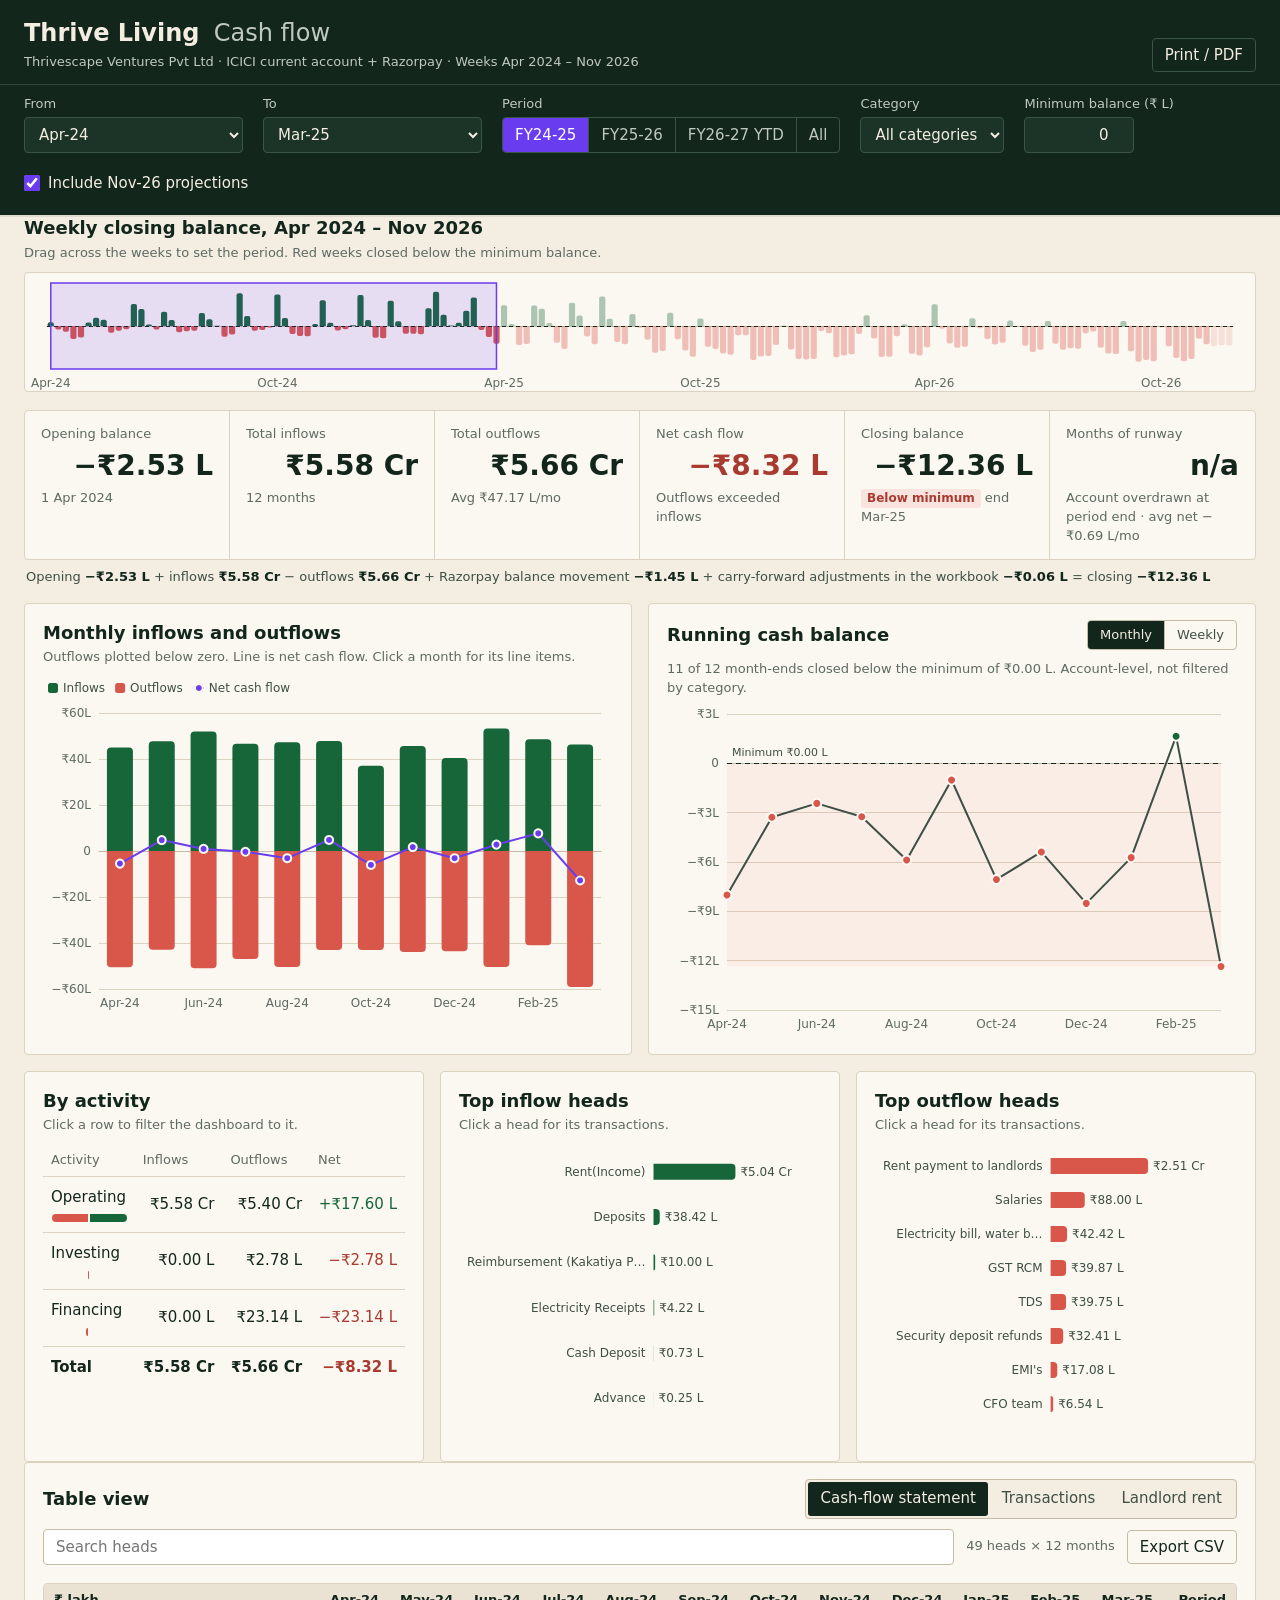
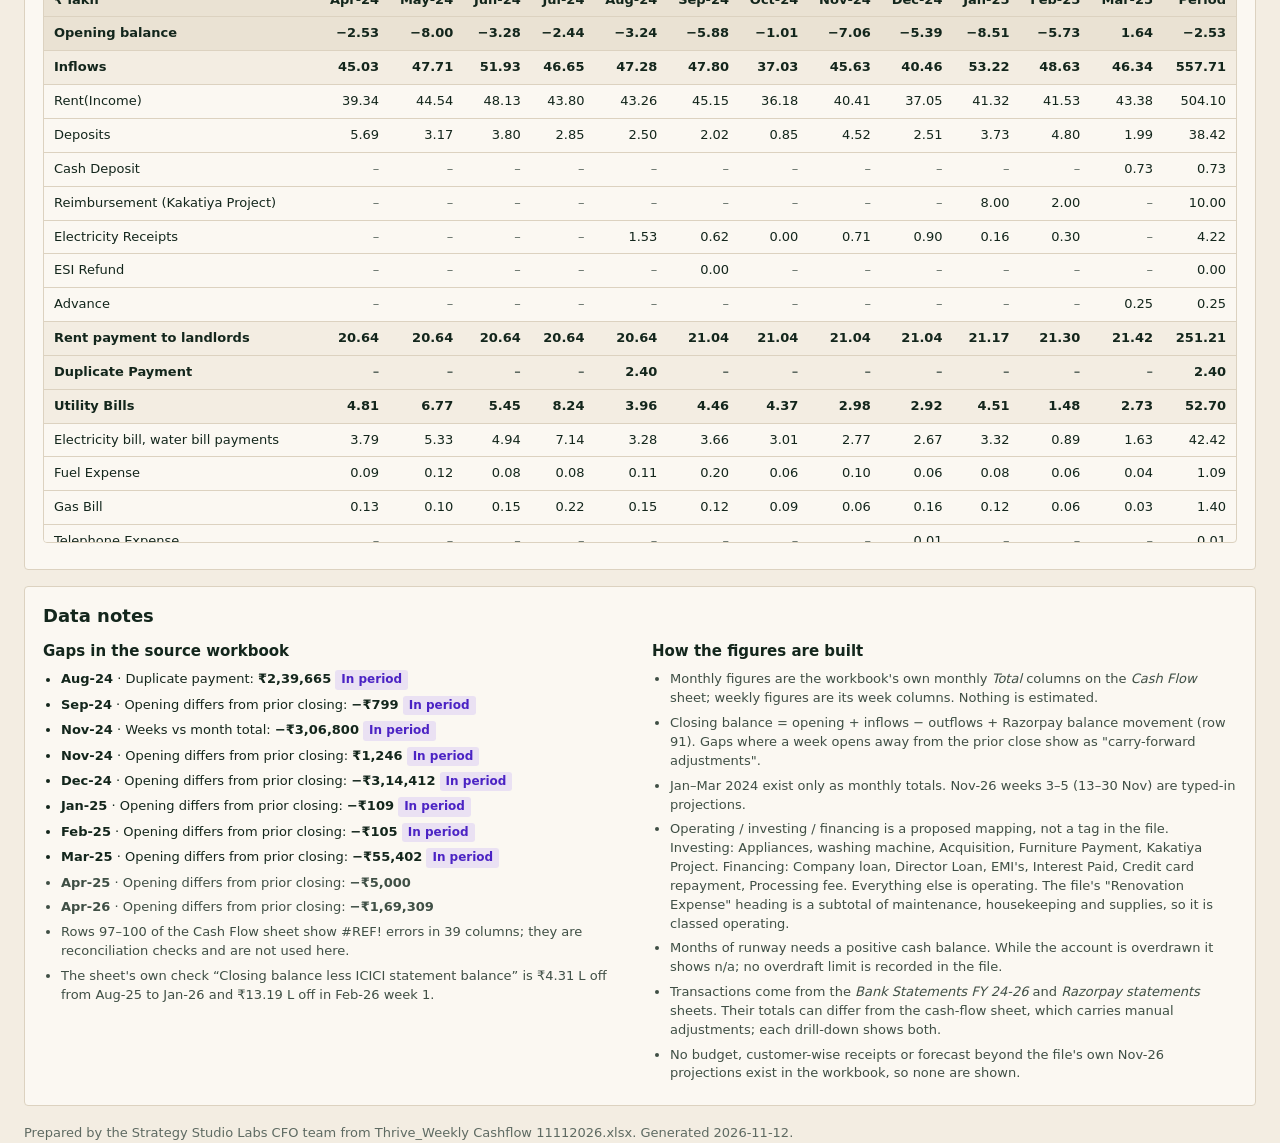
==== index.html @ 5f6825a1 "Thrive Living cash-flow dashboard Co-Authored-By: Claude Opus 5.5 <noreply@anthropic.com>" ====
<!doctype html>
<html lang="en-IN">
<head>
<meta charset="utf-8">
<meta name="viewport" content="width=device-width, initial-scale=1">
<title>Thrive Cash Flow</title>
<meta name="description" content="Weekly and monthly cash flow for Thrive Living (Thrivescape Ventures Pvt Ltd), from the CFO team's cash-flow workbook.">
<meta name="robots" content="noindex,nofollow">
<link rel="icon" href="data:image/svg+xml,%3Csvg xmlns='http://www.w3.org/2000/svg' viewBox='0 0 32 32'%3E%3Crect width='32' height='32' rx='6' fill='%2313261C'/%3E%3Cpath d='M7 22V14M12 22V9M17 22V16M22 22V11' stroke='%23F3EDE2' stroke-width='3' stroke-linecap='round'/%3E%3Cpath d='M6 25h20' stroke='%236A3CF0' stroke-width='2'/%3E%3C/svg%3E">
<link rel="preload" href="fonts/public-sans-latin-400-normal.woff2" as="font" type="font/woff2" crossorigin>
<link rel="stylesheet" href="styles.css">
</head>
<body>
<header class="shell">
  <div class="shell-top wrap">
    <div class="brand">
      <h1>Thrive Living <span>Cash flow</span></h1>
      <p class="sub">Thrivescape Ventures Pvt Ltd · ICICI current account + Razorpay · <span id="srcLine"></span></p>
    </div>
    <div class="shell-actions no-print">
      <button type="button" class="btn ghost-dark" id="printBtn">Print / PDF</button>
    </div>
  </div>
  <form class="filters wrap" id="filters" aria-label="Filters" onsubmit="return false">
    <div class="f">
      <label for="fFrom">From</label>
      <select id="fFrom"></select>
    </div>
    <div class="f">
      <label for="fTo">To</label>
      <select id="fTo"></select>
    </div>
    <div class="f presets" role="group" aria-label="Quick periods">
      <span class="lbl">Period</span>
      <div class="seg" id="presets">
        <button type="button" data-p="2024-04,2025-03">FY24-25</button>
        <button type="button" data-p="2025-04,2026-03">FY25-26</button>
        <button type="button" data-p="2026-04,2026-11">FY26-27 YTD</button>
        <button type="button" data-p="all">All</button>
      </div>
    </div>
    <div class="f">
      <label for="fCat">Category</label>
      <select id="fCat">
        <option value="All">All categories</option>
        <option value="Operating">Operating</option>
        <option value="Investing">Investing</option>
        <option value="Financing">Financing</option>
      </select>
    </div>
    <div class="f">
      <label for="fMin">Minimum balance (₹ L)</label>
      <input id="fMin" type="number" step="1" value="0" inputmode="decimal">
    </div>
    <div class="f check">
      <input id="fProj" type="checkbox" checked>
      <label for="fProj">Include Nov-26 projections</label>
    </div>
  </form>
</header>

<main class="wrap">
  <p class="print-only print-scope" id="printScope"></p>

  <section class="loom" aria-labelledby="loomH">
    <div class="sec-head">
      <h2 id="loomH">Weekly closing balance, Apr 2024 – Nov 2026</h2>
      <p class="hint no-print">Drag across the weeks to set the period. Red weeks closed below the minimum balance.</p>
    </div>
    <div id="loomChart" class="chart loom-chart" role="img" aria-label="Weekly closing balance bars; drag to select a period"></div>
  </section>

  <section class="kpis" aria-label="Key figures" id="kpis"></section>
  <p class="bridge" id="bridge"></p>
  <p class="scope-note" id="scopeNote" hidden></p>

  <div class="grid two">
    <section class="panel" aria-labelledby="flowH">
      <div class="sec-head">
        <h2 id="flowH">Monthly inflows and outflows</h2>
        <p class="hint">Outflows plotted below zero. Line is net cash flow. Click a month for its line items.</p>
      </div>
      <div id="flowChart" class="chart"></div>
    </section>
    <section class="panel" aria-labelledby="balH">
      <div class="sec-head row">
        <h2 id="balH">Running cash balance</h2>
        <div class="seg small no-print" id="balGrain" role="group" aria-label="Balance granularity">
          <button type="button" data-g="m" class="on" aria-pressed="true">Monthly</button>
          <button type="button" data-g="w" aria-pressed="false">Weekly</button>
        </div>
      </div>
      <p class="hint" id="balHint"></p>
      <div id="balChart" class="chart"></div>
    </section>
  </div>

  <div class="grid three">
    <section class="panel" aria-labelledby="actH">
      <div class="sec-head">
        <h2 id="actH">By activity</h2>
        <p class="hint">Click a row to filter the dashboard to it.</p>
      </div>
      <div id="actTable"></div>
    </section>
    <section class="panel" aria-labelledby="topInH">
      <div class="sec-head">
        <h2 id="topInH">Top inflow heads</h2>
        <p class="hint">Click a head for its transactions.</p>
      </div>
      <div id="topIn" class="chart short"></div>
    </section>
    <section class="panel" aria-labelledby="topOutH">
      <div class="sec-head">
        <h2 id="topOutH">Top outflow heads</h2>
        <p class="hint">Click a head for its transactions.</p>
      </div>
      <div id="topOut" class="chart short"></div>
    </section>
  </div>

  <section class="panel" aria-labelledby="tblH" id="tables">
    <div class="sec-head row">
      <h2 id="tblH">Table view</h2>
      <div class="tabs no-print" role="tablist" aria-label="Table">
        <button type="button" role="tab" id="tabStmt" aria-selected="true" aria-controls="paneStmt">Cash-flow statement</button>
        <button type="button" role="tab" id="tabTx" aria-selected="false" aria-controls="paneTx">Transactions</button>
        <button type="button" role="tab" id="tabLl" aria-selected="false" aria-controls="paneLl">Landlord rent</button>
      </div>
    </div>
    <div class="tbl-tools no-print">
      <input type="search" id="tblSearch" placeholder="Search heads, descriptions, vendors, amounts" aria-label="Search table">
      <span class="count" id="tblCount"></span>
      <button type="button" class="btn" id="csvBtn">Export CSV</button>
    </div>
    <div class="chips no-print" id="txChips"></div>
    <div id="paneStmt" role="tabpanel" aria-labelledby="tabStmt" class="tbl-wrap"></div>
    <div id="paneTx" role="tabpanel" aria-labelledby="tabTx" class="tbl-wrap" hidden></div>
    <div id="paneLl" role="tabpanel" aria-labelledby="tabLl" class="tbl-wrap" hidden></div>
    <div class="pager no-print" id="pager"></div>
  </section>

  <section class="panel notes" aria-labelledby="notesH">
    <h2 id="notesH">Data notes</h2>
    <div class="notes-grid">
      <div>
        <h3>Gaps in the source workbook</h3>
        <ul id="issues"></ul>
      </div>
      <div>
        <h3>How the figures are built</h3>
        <ul>
          <li>Monthly figures are the workbook's own monthly <em>Total</em> columns on the <em>Cash Flow</em> sheet; weekly figures are its week columns. Nothing is estimated.</li>
          <li>Closing balance = opening + inflows − outflows + Razorpay balance movement (row 91). Gaps where a week opens away from the prior close show as "carry-forward adjustments".</li>
          <li>Jan–Mar 2024 exist only as monthly totals. Nov-26 weeks 3–5 (13–30 Nov) are typed-in projections.</li>
          <li>Operating / investing / financing is a proposed mapping, not a tag in the file. Investing: <span id="mapInv"></span>. Financing: <span id="mapFin"></span>. Everything else is operating. The file's "Renovation Expense" heading is a subtotal of maintenance, housekeeping and supplies, so it is classed operating.</li>
          <li>Months of runway needs a positive cash balance. While the account is overdrawn it shows n/a; no overdraft limit is recorded in the file.</li>
          <li>Transactions come from the <em>Bank Statements FY 24-26</em> and <em>Razorpay statements</em> sheets. Their totals can differ from the cash-flow sheet, which carries manual adjustments; each drill-down shows both.</li>
          <li>No budget, customer-wise receipts or forecast beyond the file's own Nov-26 projections exist in the workbook, so none are shown.</li>
        </ul>
      </div>
    </div>
  </section>
  <footer class="foot">Prepared by the Strategy Studio Labs CFO team from <span id="srcFile"></span>. Generated <span id="genDate"></span>.</footer>
</main>

<aside class="drawer" id="drawer" aria-labelledby="drawerTitle" hidden>
  <div class="drawer-head">
    <h2 id="drawerTitle"></h2>
    <button type="button" class="btn icon" id="drawerClose" aria-label="Close details">
      <svg viewBox="0 0 20 20" width="18" height="18" aria-hidden="true"><path d="M5 5l10 10M15 5L5 15" stroke="currentColor" stroke-width="1.8" stroke-linecap="round"/></svg>
    </button>
  </div>
  <div class="drawer-body" id="drawerBody"></div>
</aside>

<div class="tip" id="htmlTip" role="tooltip" hidden></div>

<script src="vendor/echarts-5.5.1.min.js"></script>
<script src="data.js"></script>
<script src="app.js"></script>
</body>
</html>
---- styles.css ----
@font-face{font-family:"Public Sans";font-style:normal;font-weight:400;font-display:swap;src:url(fonts/public-sans-latin-400-normal.woff2) format("woff2")}
@font-face{font-family:"Public Sans";font-style:normal;font-weight:500;font-display:swap;src:url(fonts/public-sans-latin-500-normal.woff2) format("woff2")}
@font-face{font-family:"Public Sans";font-style:normal;font-weight:600;font-display:swap;src:url(fonts/public-sans-latin-600-normal.woff2) format("woff2")}
@font-face{font-family:"Public Sans";font-style:normal;font-weight:700;font-display:swap;src:url(fonts/public-sans-latin-700-normal.woff2) format("woff2")}
:root{
  --sand:#F3EDE2;          /* page ground */
  --sand-2:#EAE2D3;        /* second neutral layer */
  --paper:#FBF8F2;         /* panel / chart surface */
  --rule:#DCD2C0;
  --rule-strong:#C7BBA5;
  --ink:#13261C;           /* forest ink: shell + type */
  --ink-2:#3F4F45;
  --ink-3:#5E6A62;
  --on-ink:#F3EDE2;
  --on-ink-2:#BFC9BF;
  --accent:#6A3CF0;        /* electric purple: selection, net line, focus */
  --accent-soft:rgba(106,60,240,.12);
  --gain:#17663A;
  --loss:#D9574A;
  --loss-ink:#A93A2F;      /* loss as text (contrast on paper) */
  --gain-soft:#E1EEE4;
  --loss-soft:#F8E3DF;
  --radius:4px;
  --shadow:0 1px 2px rgba(19,38,28,.06),0 8px 24px rgba(19,38,28,.08);
  --fs-0:.8125rem; --fs-1:.9375rem; --fs-2:1.125rem; --fs-3:1.5rem; --fs-4:1.75rem; --fs-5:2.125rem;
  color-scheme:light;
}
*{box-sizing:border-box}
html{font-size:16px;-webkit-text-size-adjust:100%;scroll-padding-top:calc(var(--shell-h,0px) + 12px)}
body{margin:0;background:var(--sand);color:var(--ink);font-family:"Public Sans",system-ui,-apple-system,"Segoe UI",sans-serif;font-size:var(--fs-1);line-height:1.45;font-variant-numeric:tabular-nums lining-nums}
::selection{background:var(--accent);color:#fff}
:focus-visible{outline:2px solid var(--accent);outline-offset:2px}
.wrap{max-width:1440px;margin:0 auto;padding:0 24px}
h1,h2,h3{margin:0;font-weight:600;text-wrap:balance}
h2{font-size:var(--fs-2)}
h3{font-size:var(--fs-1);margin-bottom:8px}
button,input,select{font:inherit;color:inherit}
.num,td.num,th.num{text-align:right;font-variant-numeric:tabular-nums}

/* shell */
.shell{background:var(--ink);color:var(--on-ink);position:sticky;top:0;z-index:20;box-shadow:0 2px 0 rgba(0,0,0,.08)}
.shell-top{display:flex;justify-content:space-between;align-items:flex-end;gap:16px;padding-top:16px;padding-bottom:12px}
.brand h1{font-size:var(--fs-3);font-weight:700}
.brand h1 span{font-weight:400;color:var(--on-ink-2);margin-left:6px}
.sub{margin:2px 0 0;color:var(--on-ink-2);font-size:var(--fs-0)}
.filters{display:flex;flex-wrap:wrap;gap:12px 20px;align-items:flex-end;padding-top:10px;padding-bottom:14px;border-top:1px solid rgba(243,237,226,.14)}
.f{display:flex;flex-direction:column;gap:4px}
.f label,.f .lbl{font-size:var(--fs-0);color:var(--on-ink-2)}
.f select,.f input[type=number]{background:#1C3427;border:1px solid #3A5446;border-radius:var(--radius);padding:7px 10px;color:var(--on-ink);min-width:132px;height:36px}
.f input[type=number]{width:110px;min-width:0;text-align:right}
.f select:hover,.f input:hover{border-color:#5B7566}
.f.check{flex-direction:row;align-items:center;gap:8px;height:36px}
.f.check label{color:var(--on-ink);font-size:var(--fs-1)}
.f.check input{accent-color:var(--accent);width:16px;height:16px;margin:0}
.seg{display:inline-flex;border:1px solid #3A5446;border-radius:var(--radius);overflow:hidden;height:36px}
.seg button{background:transparent;border:0;border-right:1px solid #3A5446;padding:0 12px;cursor:pointer;color:var(--on-ink-2);white-space:nowrap}
.seg button:last-child{border-right:0}
.seg button:hover{background:#1C3427;color:var(--on-ink)}
.seg button.on{background:var(--accent);color:#fff}
.seg.small{height:30px;border-color:var(--rule-strong)}
.seg.small button{color:var(--ink-2);border-color:var(--rule-strong);font-size:var(--fs-0)}
.seg.small button:hover{background:var(--sand-2);color:var(--ink)}
.seg.small button.on{background:var(--ink);color:var(--on-ink)}
.btn{background:var(--paper);border:1px solid var(--rule-strong);border-radius:var(--radius);padding:6px 12px;cursor:pointer;height:34px;color:var(--ink)}
.btn:hover{background:var(--sand-2)}
.btn:active{transform:translateY(1px)}
.btn.ghost-dark{background:transparent;color:var(--on-ink);border-color:#3A5446}
.btn.ghost-dark:hover{background:#1C3427}
.btn.icon{width:34px;padding:0;display:grid;place-items:center}

/* sections */
main{padding-top:24px;padding-bottom:40px}
.sec-head{display:flex;flex-direction:column;gap:2px;margin-bottom:10px}
.sec-head.row{flex-direction:row;justify-content:space-between;align-items:center;gap:12px;flex-wrap:wrap}
.hint{margin:0;color:var(--ink-3);font-size:var(--fs-0)}
.panel{background:var(--paper);border:1px solid var(--rule);border-radius:var(--radius);padding:16px 18px;min-width:0}
.grid{display:grid;gap:16px;margin-top:16px}
.grid.two{grid-template-columns:1fr 1fr}
.grid.three{grid-template-columns:1fr 1fr 1fr}
.chart{width:100%;height:340px}
.chart.short{height:300px}
.loom{margin-bottom:18px}
.loom-chart{height:120px;background:var(--paper);border:1px solid var(--rule);border-radius:var(--radius)}

/* KPI row */
.kpis{display:grid;grid-template-columns:repeat(6,1fr);border:1px solid var(--rule);border-radius:var(--radius);background:var(--paper)}
.kpi{padding:14px 16px;border-right:1px solid var(--rule);min-width:0}
.kpi:last-child{border-right:0}
.kpi .k{font-size:var(--fs-0);color:var(--ink-3)}
.kpi .v{font-size:var(--fs-4);font-weight:600;margin-top:2px;white-space:nowrap}
.kpi .d{font-size:var(--fs-0);color:var(--ink-3);margin-top:2px}
.kpi .v.gain{color:var(--gain)} .kpi .v.loss{color:var(--loss-ink)}
.tag{display:inline-flex;align-items:center;gap:4px;font-size:.75rem;font-weight:600;padding:1px 6px;border-radius:3px;vertical-align:middle}
.tag.loss{background:var(--loss-soft);color:var(--loss-ink)}
.tag.gain{background:var(--gain-soft);color:var(--gain)}
.tag.proj{background:var(--accent-soft);color:#4B23C4}
.bridge{margin:8px 2px 0;color:var(--ink-2);font-size:var(--fs-0)}
.bridge b{font-weight:600;color:var(--ink)}
.scope-note{margin:6px 2px 0;font-size:var(--fs-0);color:#4B23C4}

/* activity table */
.act{width:100%;border-collapse:collapse}
.act th{font-size:var(--fs-0);font-weight:500;color:var(--ink-3);text-align:left;padding:6px 8px;border-bottom:1px solid var(--rule)}
.act td{padding:10px 8px;border-bottom:1px solid var(--rule)}
.act td.num,.act th.num{white-space:nowrap}
.btn{white-space:nowrap}
.act tbody tr{cursor:pointer}
.act tbody tr:hover{background:var(--sand)}
.act tbody tr.sel{background:var(--accent-soft)}
.act tbody tr.sel td:first-child{font-weight:600;color:#3B1BA8}
.act tfoot td{font-weight:600;border-bottom:0}
.act .bar{display:grid;grid-template-columns:1fr 1fr;gap:2px;height:8px;margin-top:6px}
.act .bar i{display:block;height:8px}
.act .bar .o{justify-self:end;background:var(--loss);border-radius:4px 0 0 4px}
.act .bar .n{background:var(--gain);border-radius:0 4px 4px 0}

/* tables */
.tabs{display:flex;gap:2px;border:1px solid var(--rule-strong);border-radius:var(--radius);padding:2px;background:var(--sand)}
.tabs button{border:0;background:transparent;padding:6px 12px;border-radius:3px;cursor:pointer;color:var(--ink-2)}
.tabs button:hover{background:var(--sand-2)}
.tabs button[aria-selected=true]{background:var(--ink);color:var(--on-ink)}
.tbl-tools{display:flex;gap:12px;align-items:center;margin:4px 0 10px;flex-wrap:wrap}
.tbl-tools input[type=search]{flex:1;min-width:220px;height:36px;border:1px solid var(--rule-strong);border-radius:var(--radius);padding:0 12px;background:#fff}
.tbl-tools .count{color:var(--ink-3);font-size:var(--fs-0)}
.chips{display:flex;gap:8px;flex-wrap:wrap;margin-bottom:8px}
.chip{display:inline-flex;align-items:center;gap:6px;background:var(--accent-soft);color:#3B1BA8;border:0;border-radius:999px;padding:3px 6px 3px 10px;font-size:var(--fs-0);cursor:pointer}
.chip:hover{background:rgba(106,60,240,.2)}
.chip svg{flex:none}
.tbl-wrap{overflow:auto;max-height:560px;border:1px solid var(--rule);border-radius:var(--radius)}
table.data{border-collapse:separate;border-spacing:0;width:100%;font-size:var(--fs-0)}
table.data th,table.data td{padding:7px 10px;border-bottom:1px solid var(--rule);white-space:nowrap}
table.data thead th{position:sticky;top:0;background:var(--sand-2);font-weight:600;text-align:left;z-index:1}
table.data thead th.num{text-align:right}
table.data thead th button{all:unset;cursor:pointer;display:inline-flex;gap:4px;align-items:center}
table.data thead th button:focus-visible{outline:2px solid var(--accent)}
table.data th.sticky,table.data td.sticky{position:sticky;left:0;background:var(--paper);z-index:1}
table.data thead th.sticky{z-index:2;background:var(--sand-2)}
table.data tbody tr:hover td{background:#F6F1E7}
table.data tr.grp td{background:var(--sand);font-weight:600}
table.data tr.tot td{font-weight:700;background:var(--sand-2)}
table.data td.desc{white-space:normal;min-width:260px;max-width:440px}
table.data td.neg{color:var(--loss-ink)}
table.data td.pos{color:var(--gain)}
table.data td.zero{color:var(--ink-3)}
table.data td.muted{color:var(--ink-3)}
table.data tbody tr.clk{cursor:pointer}
.pager{display:flex;gap:8px;align-items:center;justify-content:flex-end;margin-top:10px;font-size:var(--fs-0);color:var(--ink-3)}
.empty{padding:28px;text-align:center;color:var(--ink-3)}

/* notes */
.notes{margin-top:16px}
.notes h2{margin-bottom:12px}
.notes-grid{display:grid;grid-template-columns:1fr 1fr;gap:24px}
.notes ul{margin:0;padding-left:18px;color:var(--ink-2);font-size:var(--fs-0)}
.notes li{margin-bottom:6px;max-width:75ch}
.notes li .amt{font-weight:600}
.foot{margin-top:18px;color:var(--ink-3);font-size:var(--fs-0)}

/* drawer */
.drawer{position:fixed;top:0;right:0;bottom:0;width:min(560px,100vw);background:var(--paper);border-left:1px solid var(--rule-strong);box-shadow:-12px 0 32px rgba(19,38,28,.16);z-index:40;display:flex;flex-direction:column;transform:translateX(0);transition:transform .22s cubic-bezier(.16,1,.3,1)}
.drawer[hidden]{display:flex;transform:translateX(105%);visibility:hidden}
.drawer-head{display:flex;justify-content:space-between;align-items:center;gap:12px;padding:16px 18px;border-bottom:1px solid var(--rule);background:var(--sand)}
.drawer-head h2{font-size:var(--fs-3)}
.drawer-body{overflow:auto;padding:16px 18px 32px}
.drawer-body h3{margin:18px 0 8px}
.dl{display:grid;grid-template-columns:repeat(3,1fr);gap:1px;background:var(--rule);border:1px solid var(--rule);border-radius:var(--radius);overflow:hidden}
.dl div{background:var(--paper);padding:10px 12px}
.dl .k{font-size:.75rem;color:var(--ink-3)}
.dl .v{font-size:var(--fs-2);font-weight:600}
.recon{font-size:var(--fs-0);color:var(--ink-2);margin:8px 0 0}
.drawer .tbl-wrap{max-height:none}
.link{background:none;border:0;padding:0;color:#4B23C4;text-decoration:underline;text-underline-offset:3px;cursor:pointer;font-size:var(--fs-0)}

.tip{position:fixed;pointer-events:none;background:var(--ink);color:var(--on-ink);padding:8px 10px;border-radius:var(--radius);font-size:var(--fs-0);z-index:60;box-shadow:var(--shadow)}
.print-only{display:none}

@media (max-width:1180px){
  .kpis{grid-template-columns:repeat(3,1fr)}
  .kpi:nth-child(3){border-right:0}
  .kpi:nth-child(-n+3){border-bottom:1px solid var(--rule)}
  .grid.three{grid-template-columns:1fr 1fr}
  .grid.three>.panel:first-child{grid-column:1/-1}
}
@media (max-width:820px){
  .wrap{padding:0 16px}
  .shell{position:static}
  .grid.two,.grid.three,.notes-grid{grid-template-columns:1fr}
  .grid.three>.panel:first-child{grid-column:auto}
  .kpis{grid-template-columns:1fr 1fr}
  .kpi{border-right:1px solid var(--rule)!important;border-bottom:1px solid var(--rule)}
  .kpi:nth-child(2n){border-right:0!important}
  .kpi .v{font-size:var(--fs-3)}
  .act td,.act th{padding-left:4px;padding-right:4px;font-size:var(--fs-0)}
  .chart{height:300px}
  .f select{min-width:0;width:100%}
  .f{flex:1 1 140px}
  .presets{flex-basis:100%}
  .seg{overflow-x:auto;max-width:100%}
}

@media print{
  @page{size:A4 landscape;margin:10mm}
  body{background:#fff;font-size:11pt}
  .shell{position:static;background:#fff;color:var(--ink);box-shadow:none;border-bottom:2px solid var(--ink)}
  .brand h1 span,.sub{color:var(--ink-3)}
  .filters,.no-print,.drawer,.tip,.pager,.chips{display:none!important}
  .print-only{display:block}
  .print-scope{margin:0 0 8px;font-weight:600}
  .panel,.kpis,.loom-chart{break-inside:avoid;border-color:#bbb}
  .grid.two{grid-template-columns:1fr 1fr}
  .grid.three{grid-template-columns:1fr 1fr 1fr}
  .tbl-wrap{max-height:none;overflow:visible}
  #paneTx,#paneLl{display:none!important}
  #paneStmt{display:block!important}
  #tables{break-before:page}
  .notes{break-before:page}
  .kpis{grid-template-columns:repeat(6,1fr)}
  .kpi{border-right:1px solid #ccc!important;border-bottom:0!important;padding:8px 10px}
  .kpi:last-child{border-right:0!important}
  .kpi .v{font-size:15pt}
  .grid.three>.panel:first-child{grid-column:auto}
  .sec-head .hint{display:none}
  .chart{height:260px}
  .loom-chart{height:110px}
  table.data .hint{font-size:inherit}
  table.data{font-size:7pt}
  table.data th,table.data td{padding:3px 4px}
  table.data td.sticky,table.data th.sticky{position:static}
  table.data thead th{position:static}
}
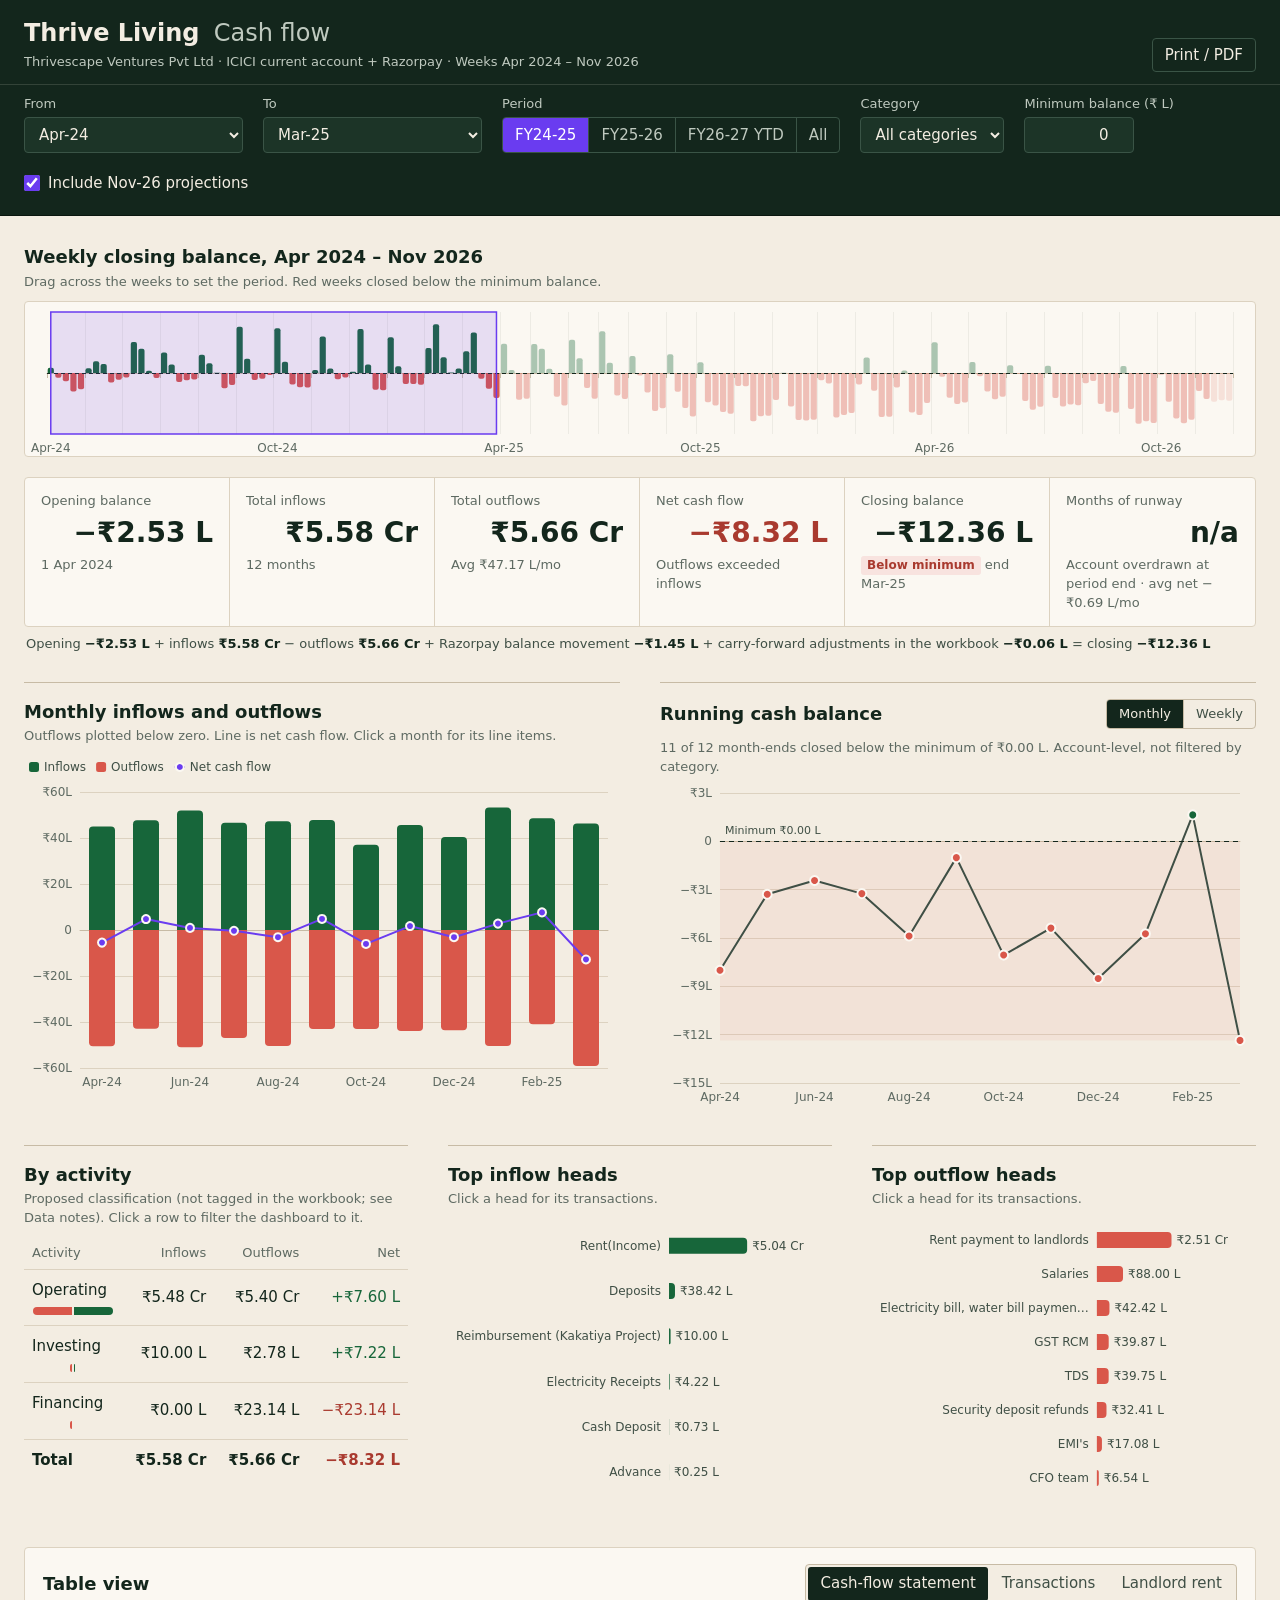
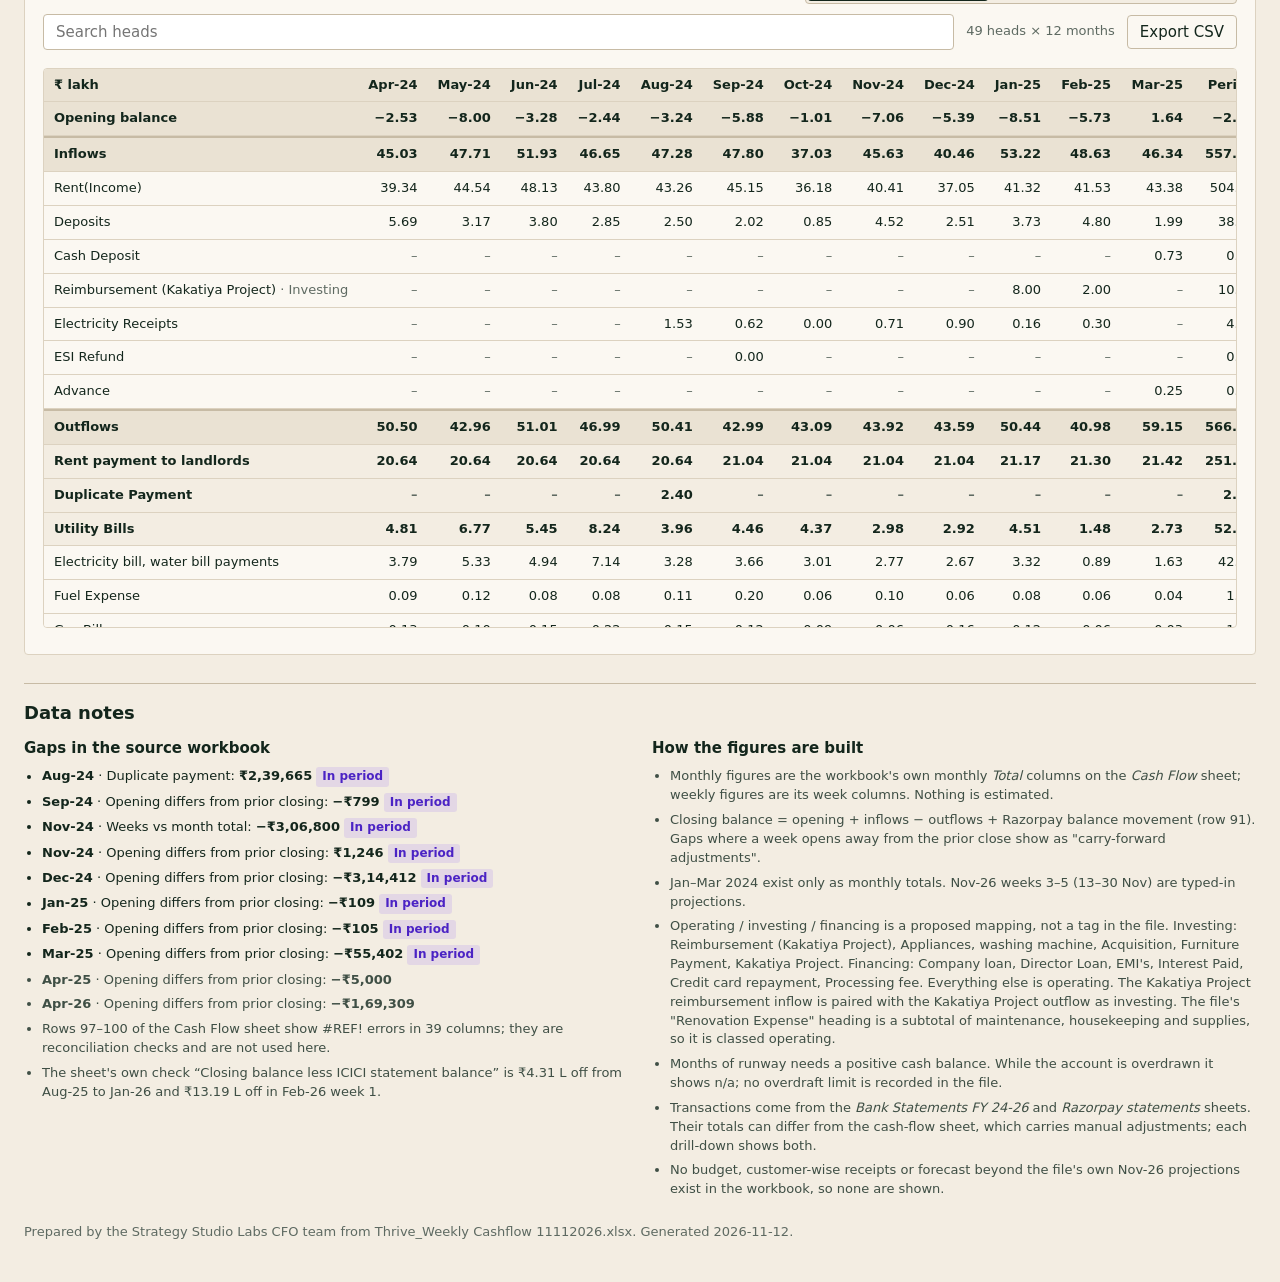
==== commit df3fc796: "Apply finish-review fixes: hairline sections, taller loom, outflow section, print sizing Co-Authored" ====
--- a/index.html
+++ b/index.html
@@ -99,7 +99,7 @@
     <section class="panel" aria-labelledby="actH">
       <div class="sec-head">
         <h2 id="actH">By activity</h2>
-        <p class="hint">Click a row to filter the dashboard to it.</p>
+        <p class="hint">Proposed classification (not tagged in the workbook; see Data notes). Click a row to filter the dashboard to it.</p>
       </div>
       <div id="actTable"></div>
     </section>
@@ -153,7 +153,7 @@
           <li>Monthly figures are the workbook's own monthly <em>Total</em> columns on the <em>Cash Flow</em> sheet; weekly figures are its week columns. Nothing is estimated.</li>
           <li>Closing balance = opening + inflows − outflows + Razorpay balance movement (row 91). Gaps where a week opens away from the prior close show as "carry-forward adjustments".</li>
           <li>Jan–Mar 2024 exist only as monthly totals. Nov-26 weeks 3–5 (13–30 Nov) are typed-in projections.</li>
-          <li>Operating / investing / financing is a proposed mapping, not a tag in the file. Investing: <span id="mapInv"></span>. Financing: <span id="mapFin"></span>. Everything else is operating. The file's "Renovation Expense" heading is a subtotal of maintenance, housekeeping and supplies, so it is classed operating.</li>
+          <li>Operating / investing / financing is a proposed mapping, not a tag in the file. Investing: <span id="mapInv"></span>. Financing: <span id="mapFin"></span>. Everything else is operating. The Kakatiya Project reimbursement inflow is paired with the Kakatiya Project outflow as investing. The file's "Renovation Expense" heading is a subtotal of maintenance, housekeeping and supplies, so it is classed operating.</li>
           <li>Months of runway needs a positive cash balance. While the account is overdrawn it shows n/a; no overdraft limit is recorded in the file.</li>
           <li>Transactions come from the <em>Bank Statements FY 24-26</em> and <em>Razorpay statements</em> sheets. Their totals can differ from the cash-flow sheet, which carries manual adjustments; each drill-down shows both.</li>
           <li>No budget, customer-wise receipts or forecast beyond the file's own Nov-26 projections exist in the workbook, so none are shown.</li>
--- a/styles.css
+++ b/styles.css
@@ -26,8 +26,8 @@
   color-scheme:light;
 }
 *{box-sizing:border-box}
-html{font-size:16px;-webkit-text-size-adjust:100%;scroll-padding-top:calc(var(--shell-h,0px) + 12px)}
-body{margin:0;background:var(--sand);color:var(--ink);font-family:"Public Sans",system-ui,-apple-system,"Segoe UI",sans-serif;font-size:var(--fs-1);line-height:1.45;font-variant-numeric:tabular-nums lining-nums}
+html{overflow-x:clip;font-size:16px;-webkit-text-size-adjust:100%;scroll-padding-top:calc(var(--shell-h,0px) + 12px)}
+body{margin:0;overflow-x:clip;scrollbar-color:#C7BBA5 transparent;background:var(--sand);color:var(--ink);font-family:"Public Sans",system-ui,-apple-system,"Segoe UI",sans-serif;font-size:var(--fs-1);line-height:1.45;font-variant-numeric:tabular-nums lining-nums}
 ::selection{background:var(--accent);color:#fff}
 :focus-visible{outline:2px solid var(--accent);outline-offset:2px}
 .wrap{max-width:1440px;margin:0 auto;padding:0 24px}
@@ -38,7 +38,7 @@
 .num,td.num,th.num{text-align:right;font-variant-numeric:tabular-nums}
 
 /* shell */
-.shell{background:var(--ink);color:var(--on-ink);position:sticky;top:0;z-index:20;box-shadow:0 2px 0 rgba(0,0,0,.08)}
+.shell{background:var(--ink);color:var(--on-ink);position:sticky;top:0;z-index:20;border-bottom:1px solid #0A160F}
 .shell-top{display:flex;justify-content:space-between;align-items:flex-end;gap:16px;padding-top:16px;padding-bottom:12px}
 .brand h1{font-size:var(--fs-3);font-weight:700}
 .brand h1 span{font-weight:400;color:var(--on-ink-2);margin-left:6px}
@@ -69,18 +69,19 @@
 .btn.icon{width:34px;padding:0;display:grid;place-items:center}
 
 /* sections */
-main{padding-top:24px;padding-bottom:40px}
+main.wrap{padding-top:28px;padding-bottom:40px}
 .sec-head{display:flex;flex-direction:column;gap:2px;margin-bottom:10px}
 .sec-head.row{flex-direction:row;justify-content:space-between;align-items:center;gap:12px;flex-wrap:wrap}
 .hint{margin:0;color:var(--ink-3);font-size:var(--fs-0)}
-.panel{background:var(--paper);border:1px solid var(--rule);border-radius:var(--radius);padding:16px 18px;min-width:0}
-.grid{display:grid;gap:16px;margin-top:16px}
+.panel{border-top:1px solid var(--rule-strong);padding:16px 0 0;min-width:0}
+#tables{background:var(--paper);border:1px solid var(--rule);border-radius:var(--radius);padding:16px 18px;margin-top:28px}
+.grid{display:grid;gap:20px 40px;margin-top:28px}
 .grid.two{grid-template-columns:1fr 1fr}
 .grid.three{grid-template-columns:1fr 1fr 1fr}
 .chart{width:100%;height:340px}
 .chart.short{height:300px}
-.loom{margin-bottom:18px}
-.loom-chart{height:120px;background:var(--paper);border:1px solid var(--rule);border-radius:var(--radius)}
+.loom{margin-bottom:20px}
+.loom-chart{height:156px;background:var(--paper);border:1px solid var(--rule);border-radius:var(--radius)}
 
 /* KPI row */
 .kpis{display:grid;grid-template-columns:repeat(6,1fr);border:1px solid var(--rule);border-radius:var(--radius);background:var(--paper)}
@@ -100,7 +101,9 @@
 
 /* activity table */
 .act{width:100%;border-collapse:collapse}
-.act th{font-size:var(--fs-0);font-weight:500;color:var(--ink-3);text-align:left;padding:6px 8px;border-bottom:1px solid var(--rule)}
+.act th{font-size:var(--fs-0);font-weight:500;color:var(--ink-3);text-align:left;}
+.act th.num{text-align:right}
+.act th{padding:6px 8px;border-bottom:1px solid var(--rule)}
 .act td{padding:10px 8px;border-bottom:1px solid var(--rule)}
 .act td.num,.act th.num{white-space:nowrap}
 .btn{white-space:nowrap}
@@ -126,7 +129,7 @@
 .chip{display:inline-flex;align-items:center;gap:6px;background:var(--accent-soft);color:#3B1BA8;border:0;border-radius:999px;padding:3px 6px 3px 10px;font-size:var(--fs-0);cursor:pointer}
 .chip:hover{background:rgba(106,60,240,.2)}
 .chip svg{flex:none}
-.tbl-wrap{overflow:auto;max-height:560px;border:1px solid var(--rule);border-radius:var(--radius)}
+.tbl-wrap{overflow:auto;scrollbar-color:#C7BBA5 var(--sand);max-height:560px;border:1px solid var(--rule);border-radius:var(--radius)}
 table.data{border-collapse:separate;border-spacing:0;width:100%;font-size:var(--fs-0)}
 table.data th,table.data td{padding:7px 10px;border-bottom:1px solid var(--rule);white-space:nowrap}
 table.data thead th{position:sticky;top:0;background:var(--sand-2);font-weight:600;text-align:left;z-index:1}
@@ -137,6 +140,7 @@
 table.data thead th.sticky{z-index:2;background:var(--sand-2)}
 table.data tbody tr:hover td{background:#F6F1E7}
 table.data tr.grp td{background:var(--sand);font-weight:600}
+table.data tr.sec td{background:var(--sand-2);font-weight:700;border-top:2px solid var(--rule-strong)}
 table.data tr.tot td{font-weight:700;background:var(--sand-2)}
 table.data td.desc{white-space:normal;min-width:260px;max-width:440px}
 table.data td.neg{color:var(--loss-ink)}
@@ -148,7 +152,7 @@
 .empty{padding:28px;text-align:center;color:var(--ink-3)}
 
 /* notes */
-.notes{margin-top:16px}
+.notes{margin-top:28px}
 .notes h2{margin-bottom:12px}
 .notes-grid{display:grid;grid-template-columns:1fr 1fr;gap:24px}
 .notes ul{margin:0;padding-left:18px;color:var(--ink-2);font-size:var(--fs-0)}
@@ -221,10 +225,12 @@
   .grid.three>.panel:first-child{grid-column:auto}
   .sec-head .hint{display:none}
   .chart{height:260px}
-  .loom-chart{height:110px}
+  .loom-chart{height:120px}
+  .panel{border-color:#bbb}
+  #tables{border:0;padding:0}
   table.data .hint{font-size:inherit}
-  table.data{font-size:7pt}
-  table.data th,table.data td{padding:3px 4px}
+  table.data{font-size:8.5pt}
+  table.data th,table.data td{padding:3px 5px}
   table.data td.sticky,table.data th.sticky{position:static}
   table.data thead th{position:static}
 }
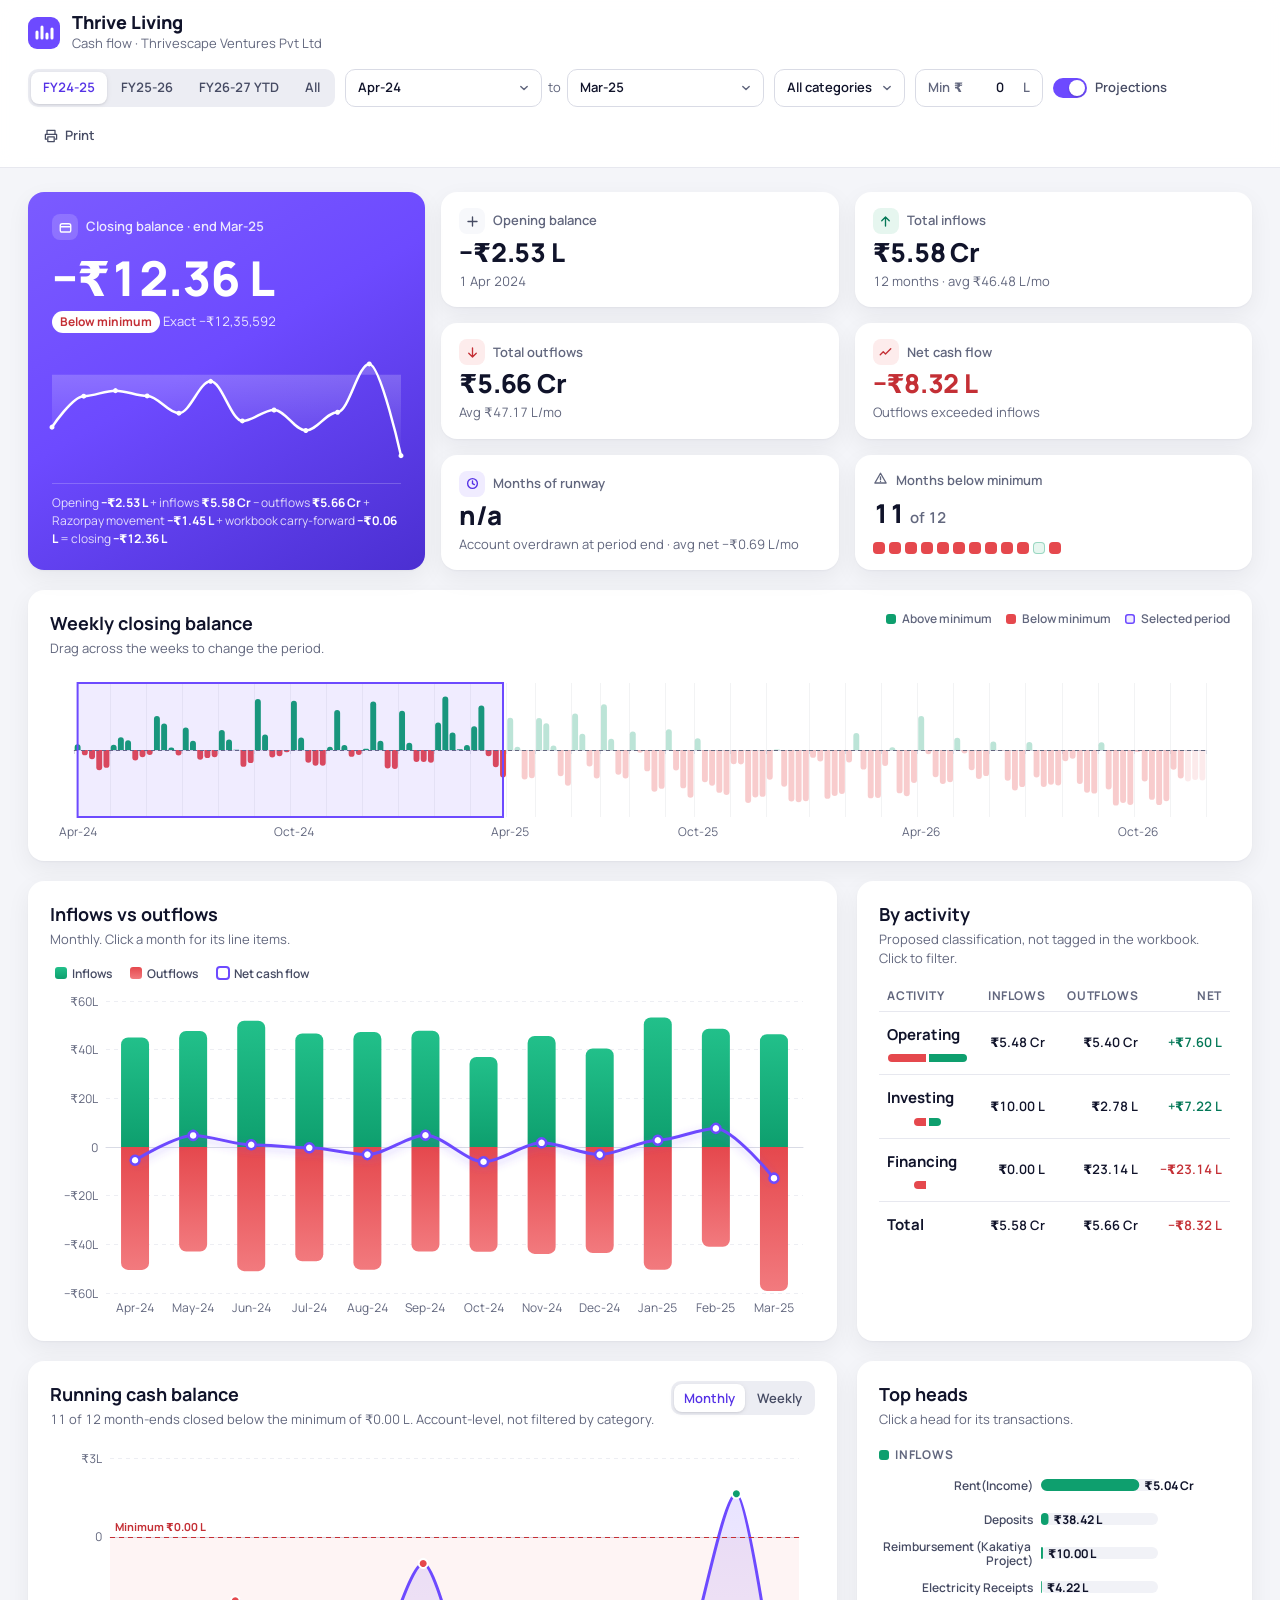
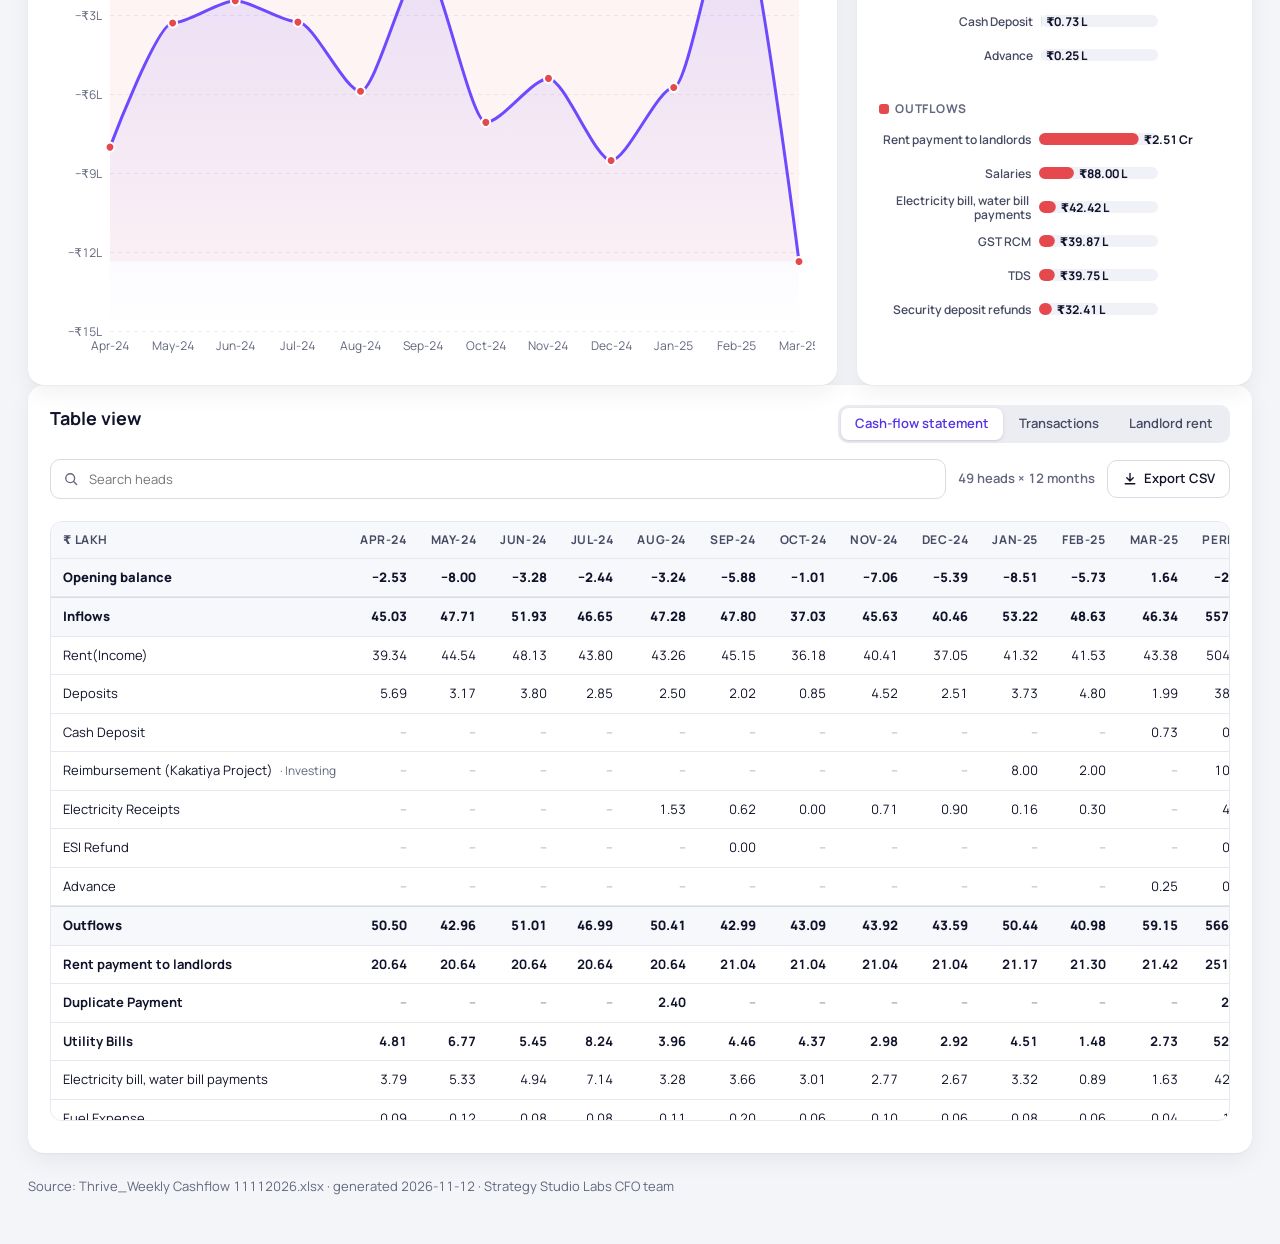
==== commit 017ad6dd: "Redesign: bright bento layout, upgraded charts, remove data notes - White canvas, sticky slim top ba" ====
--- a/index.html
+++ b/index.html
@@ -6,121 +6,119 @@
 <title>Thrive Cash Flow</title>
 <meta name="description" content="Weekly and monthly cash flow for Thrive Living (Thrivescape Ventures Pvt Ltd), from the CFO team's cash-flow workbook.">
 <meta name="robots" content="noindex,nofollow">
-<link rel="icon" href="data:image/svg+xml,%3Csvg xmlns='http://www.w3.org/2000/svg' viewBox='0 0 32 32'%3E%3Crect width='32' height='32' rx='6' fill='%2313261C'/%3E%3Cpath d='M7 22V14M12 22V9M17 22V16M22 22V11' stroke='%23F3EDE2' stroke-width='3' stroke-linecap='round'/%3E%3Cpath d='M6 25h20' stroke='%236A3CF0' stroke-width='2'/%3E%3C/svg%3E">
-<link rel="preload" href="fonts/public-sans-latin-400-normal.woff2" as="font" type="font/woff2" crossorigin>
+<link rel="icon" href="data:image/svg+xml,%3Csvg xmlns='http://www.w3.org/2000/svg' viewBox='0 0 32 32'%3E%3Crect width='32' height='32' rx='9' fill='%236D4AFF'/%3E%3Cpath d='M9 21V15M14 21V10M19 21V17M24 21V12' stroke='white' stroke-width='3' stroke-linecap='round'/%3E%3C/svg%3E">
+<link rel="preload" href="fonts/manrope-latin-600-normal.woff2" as="font" type="font/woff2" crossorigin>
 <link rel="stylesheet" href="styles.css">
 </head>
 <body>
-<header class="shell">
-  <div class="shell-top wrap">
+<header class="topbar">
+  <div class="wrap topbar-in">
     <div class="brand">
-      <h1>Thrive Living <span>Cash flow</span></h1>
-      <p class="sub">Thrivescape Ventures Pvt Ltd · ICICI current account + Razorpay · <span id="srcLine"></span></p>
+      <span class="mark" aria-hidden="true"><svg viewBox="0 0 32 32" width="32" height="32"><rect width="32" height="32" rx="9" fill="currentColor"/><path d="M9 21V15M14 21V10M19 21V17M24 21V12" stroke="#fff" stroke-width="3" stroke-linecap="round"/></svg></span>
+      <div>
+        <h1>Thrive Living</h1>
+        <p class="sub">Cash flow · Thrivescape Ventures Pvt Ltd</p>
+      </div>
     </div>
-    <div class="shell-actions no-print">
-      <button type="button" class="btn ghost-dark" id="printBtn">Print / PDF</button>
-    </div>
-  </div>
-  <form class="filters wrap" id="filters" aria-label="Filters" onsubmit="return false">
-    <div class="f">
-      <label for="fFrom">From</label>
-      <select id="fFrom"></select>
-    </div>
-    <div class="f">
-      <label for="fTo">To</label>
-      <select id="fTo"></select>
-    </div>
-    <div class="f presets" role="group" aria-label="Quick periods">
-      <span class="lbl">Period</span>
-      <div class="seg" id="presets">
+    <form class="filters" id="filters" aria-label="Filters" onsubmit="return false">
+      <div class="seg" id="presets" role="group" aria-label="Quick periods">
         <button type="button" data-p="2024-04,2025-03">FY24-25</button>
         <button type="button" data-p="2025-04,2026-03">FY25-26</button>
         <button type="button" data-p="2026-04,2026-11">FY26-27 YTD</button>
         <button type="button" data-p="all">All</button>
       </div>
-    </div>
-    <div class="f">
-      <label for="fCat">Category</label>
-      <select id="fCat">
+      <div class="range">
+        <label class="sr" for="fFrom">From month</label>
+        <select id="fFrom" class="ctl"></select>
+        <span class="to" aria-hidden="true">to</span>
+        <label class="sr" for="fTo">To month</label>
+        <select id="fTo" class="ctl"></select>
+      </div>
+      <label class="sr" for="fCat">Category</label>
+      <select id="fCat" class="ctl">
         <option value="All">All categories</option>
         <option value="Operating">Operating</option>
         <option value="Investing">Investing</option>
         <option value="Financing">Financing</option>
       </select>
-    </div>
-    <div class="f">
-      <label for="fMin">Minimum balance (₹ L)</label>
-      <input id="fMin" type="number" step="1" value="0" inputmode="decimal">
-    </div>
-    <div class="f check">
-      <input id="fProj" type="checkbox" checked>
-      <label for="fProj">Include Nov-26 projections</label>
-    </div>
-  </form>
+      <label class="minf ctl" for="fMin">Min <span>₹</span><input id="fMin" type="number" step="1" value="0" inputmode="decimal"><span>L</span></label>
+      <label class="switch" for="fProj"><input id="fProj" type="checkbox" checked><span class="track" aria-hidden="true"></span>Projections</label>
+      <button type="button" class="btn ghost no-print" id="printBtn" aria-label="Print or save as PDF">
+        <svg viewBox="0 0 20 20" width="16" height="16" aria-hidden="true"><path d="M5 8V3h10v5M5 14H3V8h14v6h-2M6 11h8v6H6z" fill="none" stroke="currentColor" stroke-width="1.6" stroke-linejoin="round"/></svg>
+        Print
+      </button>
+    </form>
+  </div>
 </header>
 
 <main class="wrap">
   <p class="print-only print-scope" id="printScope"></p>
 
-  <section class="loom" aria-labelledby="loomH">
-    <div class="sec-head">
-      <h2 id="loomH">Weekly closing balance, Apr 2024 – Nov 2026</h2>
-      <p class="hint no-print">Drag across the weeks to set the period. Red weeks closed below the minimum balance.</p>
+  <section class="bento" id="kpis" aria-label="Key figures"></section>
+  <p class="scope-note" id="scopeNote" hidden></p>
+
+  <section class="card loom" aria-labelledby="loomH">
+    <div class="card-head">
+      <div>
+        <h2 id="loomH">Weekly closing balance</h2>
+        <p class="hint no-print">Drag across the weeks to change the period.</p>
+      </div>
+      <div class="legend-inline" aria-hidden="true"><span><i class="lg gain"></i>Above minimum</span><span><i class="lg loss"></i>Below minimum</span><span><i class="lg sel"></i>Selected period</span></div>
     </div>
     <div id="loomChart" class="chart loom-chart" role="img" aria-label="Weekly closing balance bars; drag to select a period"></div>
   </section>
 
-  <section class="kpis" aria-label="Key figures" id="kpis"></section>
-  <p class="bridge" id="bridge"></p>
-  <p class="scope-note" id="scopeNote" hidden></p>
+  <div class="row">
+    <section class="card span-8" aria-labelledby="flowH">
+      <div class="card-head">
+        <div>
+          <h2 id="flowH">Inflows vs outflows</h2>
+          <p class="hint">Monthly. Click a month for its line items.</p>
+        </div>
+      </div>
+      <div id="flowChart" class="chart tall"></div>
+    </section>
+    <section class="card span-4" aria-labelledby="actH">
+      <div class="card-head">
+        <div>
+          <h2 id="actH">By activity</h2>
+          <p class="hint">Proposed classification, not tagged in the workbook. Click to filter.</p>
+        </div>
+      </div>
+      <div id="actTable"></div>
+    </section>
+  </div>
 
-  <div class="grid two">
-    <section class="panel" aria-labelledby="flowH">
-      <div class="sec-head">
-        <h2 id="flowH">Monthly inflows and outflows</h2>
-        <p class="hint">Outflows plotted below zero. Line is net cash flow. Click a month for its line items.</p>
-      </div>
-      <div id="flowChart" class="chart"></div>
-    </section>
-    <section class="panel" aria-labelledby="balH">
-      <div class="sec-head row">
-        <h2 id="balH">Running cash balance</h2>
+  <div class="row">
+    <section class="card span-8" aria-labelledby="balH">
+      <div class="card-head">
+        <div>
+          <h2 id="balH">Running cash balance</h2>
+          <p class="hint" id="balHint"></p>
+        </div>
         <div class="seg small no-print" id="balGrain" role="group" aria-label="Balance granularity">
           <button type="button" data-g="m" class="on" aria-pressed="true">Monthly</button>
           <button type="button" data-g="w" aria-pressed="false">Weekly</button>
         </div>
       </div>
-      <p class="hint" id="balHint"></p>
-      <div id="balChart" class="chart"></div>
+      <div id="balChart" class="chart tall"></div>
+    </section>
+    <section class="card span-4 heads" aria-labelledby="headsH">
+      <div class="card-head">
+        <div>
+          <h2 id="headsH">Top heads</h2>
+          <p class="hint">Click a head for its transactions.</p>
+        </div>
+      </div>
+      <h3 class="mini"><i class="lg gain"></i>Inflows</h3>
+      <div id="topIn" class="chart heads-chart"></div>
+      <h3 class="mini"><i class="lg loss"></i>Outflows</h3>
+      <div id="topOut" class="chart heads-chart"></div>
     </section>
   </div>
 
-  <div class="grid three">
-    <section class="panel" aria-labelledby="actH">
-      <div class="sec-head">
-        <h2 id="actH">By activity</h2>
-        <p class="hint">Proposed classification (not tagged in the workbook; see Data notes). Click a row to filter the dashboard to it.</p>
-      </div>
-      <div id="actTable"></div>
-    </section>
-    <section class="panel" aria-labelledby="topInH">
-      <div class="sec-head">
-        <h2 id="topInH">Top inflow heads</h2>
-        <p class="hint">Click a head for its transactions.</p>
-      </div>
-      <div id="topIn" class="chart short"></div>
-    </section>
-    <section class="panel" aria-labelledby="topOutH">
-      <div class="sec-head">
-        <h2 id="topOutH">Top outflow heads</h2>
-        <p class="hint">Click a head for its transactions.</p>
-      </div>
-      <div id="topOut" class="chart short"></div>
-    </section>
-  </div>
-
-  <section class="panel" aria-labelledby="tblH" id="tables">
-    <div class="sec-head row">
+  <section class="card" aria-labelledby="tblH" id="tables">
+    <div class="card-head">
       <h2 id="tblH">Table view</h2>
       <div class="tabs no-print" role="tablist" aria-label="Table">
         <button type="button" role="tab" id="tabStmt" aria-selected="true" aria-controls="paneStmt">Cash-flow statement</button>
@@ -129,9 +127,15 @@
       </div>
     </div>
     <div class="tbl-tools no-print">
-      <input type="search" id="tblSearch" placeholder="Search heads, descriptions, vendors, amounts" aria-label="Search table">
+      <div class="search">
+        <svg viewBox="0 0 20 20" width="16" height="16" aria-hidden="true"><circle cx="9" cy="9" r="5.5" fill="none" stroke="currentColor" stroke-width="1.7"/><path d="M13.2 13.2L17 17" stroke="currentColor" stroke-width="1.7" stroke-linecap="round"/></svg>
+        <input type="search" id="tblSearch" placeholder="Search heads" aria-label="Search table">
+      </div>
       <span class="count" id="tblCount"></span>
-      <button type="button" class="btn" id="csvBtn">Export CSV</button>
+      <button type="button" class="btn" id="csvBtn">
+        <svg viewBox="0 0 20 20" width="16" height="16" aria-hidden="true"><path d="M10 3v9M6 8.5l4 4 4-4M4 16h12" fill="none" stroke="currentColor" stroke-width="1.7" stroke-linecap="round" stroke-linejoin="round"/></svg>
+        Export CSV
+      </button>
     </div>
     <div class="chips no-print" id="txChips"></div>
     <div id="paneStmt" role="tabpanel" aria-labelledby="tabStmt" class="tbl-wrap"></div>
@@ -140,30 +144,10 @@
     <div class="pager no-print" id="pager"></div>
   </section>
 
-  <section class="panel notes" aria-labelledby="notesH">
-    <h2 id="notesH">Data notes</h2>
-    <div class="notes-grid">
-      <div>
-        <h3>Gaps in the source workbook</h3>
-        <ul id="issues"></ul>
-      </div>
-      <div>
-        <h3>How the figures are built</h3>
-        <ul>
-          <li>Monthly figures are the workbook's own monthly <em>Total</em> columns on the <em>Cash Flow</em> sheet; weekly figures are its week columns. Nothing is estimated.</li>
-          <li>Closing balance = opening + inflows − outflows + Razorpay balance movement (row 91). Gaps where a week opens away from the prior close show as "carry-forward adjustments".</li>
-          <li>Jan–Mar 2024 exist only as monthly totals. Nov-26 weeks 3–5 (13–30 Nov) are typed-in projections.</li>
-          <li>Operating / investing / financing is a proposed mapping, not a tag in the file. Investing: <span id="mapInv"></span>. Financing: <span id="mapFin"></span>. Everything else is operating. The Kakatiya Project reimbursement inflow is paired with the Kakatiya Project outflow as investing. The file's "Renovation Expense" heading is a subtotal of maintenance, housekeeping and supplies, so it is classed operating.</li>
-          <li>Months of runway needs a positive cash balance. While the account is overdrawn it shows n/a; no overdraft limit is recorded in the file.</li>
-          <li>Transactions come from the <em>Bank Statements FY 24-26</em> and <em>Razorpay statements</em> sheets. Their totals can differ from the cash-flow sheet, which carries manual adjustments; each drill-down shows both.</li>
-          <li>No budget, customer-wise receipts or forecast beyond the file's own Nov-26 projections exist in the workbook, so none are shown.</li>
-        </ul>
-      </div>
-    </div>
-  </section>
-  <footer class="foot">Prepared by the Strategy Studio Labs CFO team from <span id="srcFile"></span>. Generated <span id="genDate"></span>.</footer>
+  <footer class="foot">Source: <span id="srcFile"></span> · generated <span id="genDate"></span> · Strategy Studio Labs CFO team</footer>
 </main>
 
+<div class="scrim" id="scrim" hidden></div>
 <aside class="drawer" id="drawer" aria-labelledby="drawerTitle" hidden>
   <div class="drawer-head">
     <h2 id="drawerTitle"></h2>
@@ -174,8 +158,6 @@
   <div class="drawer-body" id="drawerBody"></div>
 </aside>
 
-<div class="tip" id="htmlTip" role="tooltip" hidden></div>
-
 <script src="vendor/echarts-5.5.1.min.js"></script>
 <script src="data.js"></script>
 <script src="app.js"></script>
--- a/styles.css
+++ b/styles.css
@@ -1,236 +1,263 @@
-@font-face{font-family:"Public Sans";font-style:normal;font-weight:400;font-display:swap;src:url(fonts/public-sans-latin-400-normal.woff2) format("woff2")}
-@font-face{font-family:"Public Sans";font-style:normal;font-weight:500;font-display:swap;src:url(fonts/public-sans-latin-500-normal.woff2) format("woff2")}
-@font-face{font-family:"Public Sans";font-style:normal;font-weight:600;font-display:swap;src:url(fonts/public-sans-latin-600-normal.woff2) format("woff2")}
-@font-face{font-family:"Public Sans";font-style:normal;font-weight:700;font-display:swap;src:url(fonts/public-sans-latin-700-normal.woff2) format("woff2")}
+@font-face{font-family:"Manrope";font-style:normal;font-weight:400;font-display:swap;src:url(fonts/manrope-latin-400-normal.woff2) format("woff2")}
+@font-face{font-family:"Manrope";font-style:normal;font-weight:500;font-display:swap;src:url(fonts/manrope-latin-500-normal.woff2) format("woff2")}
+@font-face{font-family:"Manrope";font-style:normal;font-weight:600;font-display:swap;src:url(fonts/manrope-latin-600-normal.woff2) format("woff2")}
+@font-face{font-family:"Manrope";font-style:normal;font-weight:700;font-display:swap;src:url(fonts/manrope-latin-700-normal.woff2) format("woff2")}
+@font-face{font-family:"Manrope";font-style:normal;font-weight:800;font-display:swap;src:url(fonts/manrope-latin-800-normal.woff2) format("woff2")}
+
 :root{
-  --sand:#F3EDE2;          /* page ground */
-  --sand-2:#EAE2D3;        /* second neutral layer */
-  --paper:#FBF8F2;         /* panel / chart surface */
-  --rule:#DCD2C0;
-  --rule-strong:#C7BBA5;
-  --ink:#13261C;           /* forest ink: shell + type */
-  --ink-2:#3F4F45;
-  --ink-3:#5E6A62;
-  --on-ink:#F3EDE2;
-  --on-ink-2:#BFC9BF;
-  --accent:#6A3CF0;        /* electric purple: selection, net line, focus */
-  --accent-soft:rgba(106,60,240,.12);
-  --gain:#17663A;
-  --loss:#D9574A;
-  --loss-ink:#A93A2F;      /* loss as text (contrast on paper) */
-  --gain-soft:#E1EEE4;
-  --loss-soft:#F8E3DF;
-  --radius:4px;
-  --shadow:0 1px 2px rgba(19,38,28,.06),0 8px 24px rgba(19,38,28,.08);
-  --fs-0:.8125rem; --fs-1:.9375rem; --fs-2:1.125rem; --fs-3:1.5rem; --fs-4:1.75rem; --fs-5:2.125rem;
+  --bg:#F4F5F9;
+  --card:#FFFFFF;
+  --sunk:#F7F8FB;
+  --line:#E7E8EF;
+  --line-2:#D9DBE5;
+  --ink:#10132A;
+  --ink-2:#464B63;
+  --ink-3:#62677E;
+  --accent:#6D4AFF;
+  --accent-deep:#4B2FD1;
+  --accent-ink:#5532E6;
+  --accent-soft:#F0ECFF;
+  --gain:#0E9F6E;
+  --gain-ink:#047857;
+  --gain-soft:#E6F6EF;
+  --loss:#E5484D;
+  --loss-ink:#C42F35;
+  --loss-soft:#FDECEC;
+  --r-card:16px;
+  --r-ctl:10px;
+  --shadow:0 1px 2px rgba(16,19,42,.04),0 8px 24px rgba(16,19,42,.06);
+  --shadow-lift:0 2px 4px rgba(16,19,42,.06),0 16px 40px rgba(16,19,42,.14);
+  --fs-xs:.75rem; --fs-s:.8125rem; --fs-m:.9375rem; --fs-l:1.125rem; --fs-xl:1.625rem; --fs-hero:3rem;
+  --ease:cubic-bezier(.16,1,.3,1);
   color-scheme:light;
 }
 *{box-sizing:border-box}
-html{overflow-x:clip;font-size:16px;-webkit-text-size-adjust:100%;scroll-padding-top:calc(var(--shell-h,0px) + 12px)}
-body{margin:0;overflow-x:clip;scrollbar-color:#C7BBA5 transparent;background:var(--sand);color:var(--ink);font-family:"Public Sans",system-ui,-apple-system,"Segoe UI",sans-serif;font-size:var(--fs-1);line-height:1.45;font-variant-numeric:tabular-nums lining-nums}
+html{overflow-x:clip;font-size:16px;-webkit-text-size-adjust:100%;scroll-padding-top:calc(var(--top-h,0px) + 16px)}
+body{margin:0;overflow-x:clip;background:var(--bg);color:var(--ink);font-family:"Manrope",system-ui,-apple-system,"Segoe UI",sans-serif;font-size:var(--fs-m);line-height:1.5;font-variant-numeric:tabular-nums lining-nums;font-feature-settings:"tnum" 1,"lnum" 1;scrollbar-color:var(--line-2) transparent}
 ::selection{background:var(--accent);color:#fff}
-:focus-visible{outline:2px solid var(--accent);outline-offset:2px}
-.wrap{max-width:1440px;margin:0 auto;padding:0 24px}
-h1,h2,h3{margin:0;font-weight:600;text-wrap:balance}
-h2{font-size:var(--fs-2)}
-h3{font-size:var(--fs-1);margin-bottom:8px}
+:focus-visible{outline:2px solid var(--accent);outline-offset:2px;border-radius:6px}
+.wrap{max-width:1440px;margin:0 auto;padding-left:28px;padding-right:28px}
+h1,h2,h3{margin:0;font-weight:700;text-wrap:balance}
+h2{font-size:var(--fs-l)}
 button,input,select{font:inherit;color:inherit}
-.num,td.num,th.num{text-align:right;font-variant-numeric:tabular-nums}
-
-/* shell */
-.shell{background:var(--ink);color:var(--on-ink);position:sticky;top:0;z-index:20;border-bottom:1px solid #0A160F}
-.shell-top{display:flex;justify-content:space-between;align-items:flex-end;gap:16px;padding-top:16px;padding-bottom:12px}
-.brand h1{font-size:var(--fs-3);font-weight:700}
-.brand h1 span{font-weight:400;color:var(--on-ink-2);margin-left:6px}
-.sub{margin:2px 0 0;color:var(--on-ink-2);font-size:var(--fs-0)}
-.filters{display:flex;flex-wrap:wrap;gap:12px 20px;align-items:flex-end;padding-top:10px;padding-bottom:14px;border-top:1px solid rgba(243,237,226,.14)}
-.f{display:flex;flex-direction:column;gap:4px}
-.f label,.f .lbl{font-size:var(--fs-0);color:var(--on-ink-2)}
-.f select,.f input[type=number]{background:#1C3427;border:1px solid #3A5446;border-radius:var(--radius);padding:7px 10px;color:var(--on-ink);min-width:132px;height:36px}
-.f input[type=number]{width:110px;min-width:0;text-align:right}
-.f select:hover,.f input:hover{border-color:#5B7566}
-.f.check{flex-direction:row;align-items:center;gap:8px;height:36px}
-.f.check label{color:var(--on-ink);font-size:var(--fs-1)}
-.f.check input{accent-color:var(--accent);width:16px;height:16px;margin:0}
-.seg{display:inline-flex;border:1px solid #3A5446;border-radius:var(--radius);overflow:hidden;height:36px}
-.seg button{background:transparent;border:0;border-right:1px solid #3A5446;padding:0 12px;cursor:pointer;color:var(--on-ink-2);white-space:nowrap}
-.seg button:last-child{border-right:0}
-.seg button:hover{background:#1C3427;color:var(--on-ink)}
-.seg button.on{background:var(--accent);color:#fff}
-.seg.small{height:30px;border-color:var(--rule-strong)}
-.seg.small button{color:var(--ink-2);border-color:var(--rule-strong);font-size:var(--fs-0)}
-.seg.small button:hover{background:var(--sand-2);color:var(--ink)}
-.seg.small button.on{background:var(--ink);color:var(--on-ink)}
-.btn{background:var(--paper);border:1px solid var(--rule-strong);border-radius:var(--radius);padding:6px 12px;cursor:pointer;height:34px;color:var(--ink)}
-.btn:hover{background:var(--sand-2)}
+.num{text-align:right;font-variant-numeric:tabular-nums}
+.sr{position:absolute;width:1px;height:1px;overflow:hidden;clip:rect(0 0 0 0);white-space:nowrap}
+
+/* top bar */
+.topbar{position:sticky;top:0;z-index:30;background:rgba(255,255,255,.92);backdrop-filter:saturate(1.4) blur(10px);border-bottom:1px solid var(--line)}
+.topbar-in{display:flex;align-items:center;justify-content:space-between;gap:16px 24px;padding-top:12px;padding-bottom:12px;flex-wrap:wrap}
+.brand{display:flex;align-items:center;gap:12px}
+.mark{color:var(--accent);display:grid}
+.brand h1{font-size:var(--fs-l);font-weight:800;line-height:1.2}
+.sub{margin:0;color:var(--ink-3);font-size:var(--fs-s)}
+.filters{display:flex;align-items:center;gap:10px;flex-wrap:wrap}
+.ctl{height:38px;border:1px solid var(--line-2);border-radius:var(--r-ctl);background:var(--card);padding:0 12px;font-size:var(--fs-s);font-weight:600;color:var(--ink)}
+select.ctl{appearance:none;padding-right:32px;background-image:url("data:image/svg+xml,%3Csvg xmlns='http://www.w3.org/2000/svg' viewBox='0 0 20 20'%3E%3Cpath d='M6 8l4 4 4-4' fill='none' stroke='%2362677E' stroke-width='1.8' stroke-linecap='round' stroke-linejoin='round'/%3E%3C/svg%3E");background-repeat:no-repeat;background-position:right 9px center;background-size:16px;cursor:pointer}
+.ctl:hover{border-color:#BFC2D2}
+.range{display:flex;align-items:center;gap:6px}
+.range .to{color:var(--ink-3);font-size:var(--fs-s)}
+.minf{display:inline-flex;align-items:center;gap:4px;color:var(--ink-3);cursor:text}
+.minf input{width:52px;border:0;outline:0;background:transparent;text-align:right;font-weight:600;color:var(--ink);padding:0}
+.minf:focus-within{outline:2px solid var(--accent);outline-offset:1px}
+.seg{display:inline-flex;background:#ECEDF3;border-radius:var(--r-ctl);padding:3px;gap:2px}
+.seg button{border:0;background:transparent;border-radius:8px;height:32px;padding:0 12px;cursor:pointer;font-size:var(--fs-s);font-weight:600;color:var(--ink-2);white-space:nowrap;transition:background .15s,color .15s,box-shadow .15s}
+.seg button:hover{color:var(--ink)}
+.seg button.on{background:var(--card);color:var(--accent-ink);box-shadow:0 1px 2px rgba(16,19,42,.1),0 1px 6px rgba(16,19,42,.06)}
+.seg.small button{height:28px;padding:0 10px}
+.switch{display:inline-flex;align-items:center;gap:8px;font-size:var(--fs-s);font-weight:600;color:var(--ink-2);cursor:pointer;user-select:none}
+.switch input{position:absolute;opacity:0;width:1px;height:1px}
+.switch .track{width:34px;height:20px;border-radius:999px;background:#D3D5E0;position:relative;transition:background .2s var(--ease)}
+.switch .track::after{content:"";position:absolute;top:2px;left:2px;width:16px;height:16px;border-radius:50%;background:#fff;box-shadow:0 1px 2px rgba(16,19,42,.25);transition:transform .2s var(--ease)}
+.switch input:checked+.track{background:var(--accent)}
+.switch input:checked+.track::after{transform:translateX(14px)}
+.switch input:focus-visible+.track{outline:2px solid var(--accent);outline-offset:2px}
+.btn{display:inline-flex;align-items:center;gap:6px;height:38px;padding:0 14px;border-radius:var(--r-ctl);border:1px solid var(--line-2);background:var(--card);font-size:var(--fs-s);font-weight:600;cursor:pointer;white-space:nowrap;color:var(--ink)}
+.btn:hover{background:var(--sunk);border-color:#BFC2D2}
 .btn:active{transform:translateY(1px)}
-.btn.ghost-dark{background:transparent;color:var(--on-ink);border-color:#3A5446}
-.btn.ghost-dark:hover{background:#1C3427}
-.btn.icon{width:34px;padding:0;display:grid;place-items:center}
-
-/* sections */
-main.wrap{padding-top:28px;padding-bottom:40px}
-.sec-head{display:flex;flex-direction:column;gap:2px;margin-bottom:10px}
-.sec-head.row{flex-direction:row;justify-content:space-between;align-items:center;gap:12px;flex-wrap:wrap}
-.hint{margin:0;color:var(--ink-3);font-size:var(--fs-0)}
-.panel{border-top:1px solid var(--rule-strong);padding:16px 0 0;min-width:0}
-#tables{background:var(--paper);border:1px solid var(--rule);border-radius:var(--radius);padding:16px 18px;margin-top:28px}
-.grid{display:grid;gap:20px 40px;margin-top:28px}
-.grid.two{grid-template-columns:1fr 1fr}
-.grid.three{grid-template-columns:1fr 1fr 1fr}
-.chart{width:100%;height:340px}
-.chart.short{height:300px}
-.loom{margin-bottom:20px}
-.loom-chart{height:156px;background:var(--paper);border:1px solid var(--rule);border-radius:var(--radius)}
-
-/* KPI row */
-.kpis{display:grid;grid-template-columns:repeat(6,1fr);border:1px solid var(--rule);border-radius:var(--radius);background:var(--paper)}
-.kpi{padding:14px 16px;border-right:1px solid var(--rule);min-width:0}
-.kpi:last-child{border-right:0}
-.kpi .k{font-size:var(--fs-0);color:var(--ink-3)}
-.kpi .v{font-size:var(--fs-4);font-weight:600;margin-top:2px;white-space:nowrap}
-.kpi .d{font-size:var(--fs-0);color:var(--ink-3);margin-top:2px}
-.kpi .v.gain{color:var(--gain)} .kpi .v.loss{color:var(--loss-ink)}
-.tag{display:inline-flex;align-items:center;gap:4px;font-size:.75rem;font-weight:600;padding:1px 6px;border-radius:3px;vertical-align:middle}
+.btn:disabled{opacity:.45;cursor:not-allowed}
+.btn.ghost{border-color:transparent;background:transparent;color:var(--ink-2)}
+.btn.ghost:hover{background:#ECEDF3}
+.btn.icon{width:38px;padding:0;justify-content:center}
+
+/* layout */
+main.wrap{padding-top:24px;padding-bottom:48px}
+.card{background:var(--card);border-radius:var(--r-card);box-shadow:var(--shadow);padding:20px 22px;min-width:0;display:flex;flex-direction:column}
+.row .card .chart.tall{flex:1;min-height:360px}
+.card-head{display:flex;justify-content:space-between;align-items:flex-start;gap:12px;flex-wrap:wrap;margin-bottom:12px}
+.hint{margin:2px 0 0;color:var(--ink-3);font-size:var(--fs-s)}
+.row{display:grid;grid-template-columns:repeat(12,1fr);gap:20px;margin-top:20px}
+.span-8{grid-column:span 8}.span-4{grid-column:span 4}
+.chart{width:100%;height:320px}
+.chart.tall{height:360px}
+.loom{margin-top:20px}
+.loom-chart{height:170px}
+.legend-inline{display:flex;gap:14px;font-size:var(--fs-xs);color:var(--ink-3);font-weight:600;flex-wrap:wrap}
+.legend-inline span{display:inline-flex;align-items:center;gap:6px}
+.lg{display:inline-block;width:10px;height:10px;border-radius:3px;vertical-align:-1px}
+.lg.gain{background:var(--gain)}.lg.loss{background:var(--loss)}.lg.sel{background:var(--accent-soft);box-shadow:inset 0 0 0 1.5px var(--accent)}
+.heads .mini{font-size:var(--fs-xs);font-weight:700;color:var(--ink-3);text-transform:uppercase;letter-spacing:.06em;display:flex;align-items:center;gap:6px;margin:4px 0 0}
+.heads-chart{height:232px}
+
+/* bento KPIs */
+.bento{display:grid;grid-template-columns:repeat(6,1fr);grid-template-rows:repeat(3,auto);gap:16px;
+  grid-template-areas:"close close open open in in" "close close out out net net" "close close run run below below"}
+.kpi,.tile{background:var(--card);border-radius:var(--r-card);box-shadow:var(--shadow);padding:16px 18px;min-width:0;display:flex;flex-direction:column;justify-content:space-between;gap:4px}
+.kpi .k,.tile .k{font-size:var(--fs-s);font-weight:600;color:var(--ink-3);display:flex;align-items:center;gap:8px}
+.kpi .k .ic{width:26px;height:26px;border-radius:8px;display:grid;place-items:center;background:var(--sunk);color:var(--ink-2);flex:none}
+.kpi .k .ic.in{background:var(--gain-soft);color:var(--gain-ink)}
+.kpi .k .ic.out{background:var(--loss-soft);color:var(--loss-ink)}
+.kpi .k .ic.acc{background:var(--accent-soft);color:var(--accent-ink)}
+.kpi .v{font-size:var(--fs-xl);font-weight:800;letter-spacing:-.01em;white-space:nowrap;line-height:1.15;text-align:left}
+.kpi .v.gain{color:var(--gain-ink)}.kpi .v.loss{color:var(--loss-ink)}
+.kpi .d{font-size:var(--fs-s);color:var(--ink-3)}
+.k-open{grid-area:open}.k-in{grid-area:in}.k-out{grid-area:out}.k-net{grid-area:net}.k-run{grid-area:run}.k-below{grid-area:below}
+.k-close{grid-area:close;background:linear-gradient(150deg,#7B5BFF 0%,var(--accent) 45%,var(--accent-deep) 100%);color:#fff;padding:22px 24px;position:relative;overflow:hidden;justify-content:flex-start;gap:6px}
+.k-close .k{color:rgba(255,255,255,.86)}
+.k-close .k .ic{background:rgba(255,255,255,.16);color:#fff}
+.k-close .v{font-size:var(--fs-hero);letter-spacing:-.02em;color:#fff;margin-top:4px}
+.k-close .d{color:rgba(255,255,255,.86)}
+.k-close .spark{height:120px;margin:8px -8px 0;flex:1;min-height:100px}
+.k-close .bridge{font-size:var(--fs-xs);color:rgba(255,255,255,.82);line-height:1.5;margin:0;border-top:1px solid rgba(255,255,255,.2);padding-top:10px}
+.k-close .bridge b{color:#fff;font-weight:700}
+.tag{display:inline-flex;align-items:center;gap:4px;font-size:var(--fs-xs);font-weight:700;padding:2px 8px;border-radius:999px;vertical-align:middle;white-space:nowrap}
 .tag.loss{background:var(--loss-soft);color:var(--loss-ink)}
-.tag.gain{background:var(--gain-soft);color:var(--gain)}
-.tag.proj{background:var(--accent-soft);color:#4B23C4}
-.bridge{margin:8px 2px 0;color:var(--ink-2);font-size:var(--fs-0)}
-.bridge b{font-weight:600;color:var(--ink)}
-.scope-note{margin:6px 2px 0;font-size:var(--fs-0);color:#4B23C4}
-
-/* activity table */
+.tag.gain{background:var(--gain-soft);color:var(--gain-ink)}
+.tag.proj{background:#ECEDF3;color:var(--ink-2)}
+.k-close .tag.loss{background:#fff;color:var(--loss-ink)}
+.k-close .tag.proj{background:rgba(255,255,255,.18);color:#fff}
+.dots{display:flex;flex-wrap:wrap;gap:4px;margin-top:6px}
+.dots i{width:12px;height:12px;border-radius:4px;background:var(--gain-soft);box-shadow:inset 0 0 0 1px rgba(14,159,110,.35)}
+.dots i.b{background:var(--loss);box-shadow:none}
+.below-v{font-size:var(--fs-xl);font-weight:800;line-height:1.15}
+.below-v small{font-size:var(--fs-m);font-weight:600;color:var(--ink-3)}
+.scope-note{margin:12px 2px 0;font-size:var(--fs-s);font-weight:600;color:var(--accent-ink)}
+
+/* activity */
 .act{width:100%;border-collapse:collapse}
-.act th{font-size:var(--fs-0);font-weight:500;color:var(--ink-3);text-align:left;}
+.act th{font-size:var(--fs-xs);font-weight:700;color:var(--ink-3);text-align:left;padding:6px 8px;border-bottom:1px solid var(--line);text-transform:uppercase;letter-spacing:.05em}
 .act th.num{text-align:right}
-.act th{padding:6px 8px;border-bottom:1px solid var(--rule)}
-.act td{padding:10px 8px;border-bottom:1px solid var(--rule)}
-.act td.num,.act th.num{white-space:nowrap}
-.btn{white-space:nowrap}
-.act tbody tr{cursor:pointer}
-.act tbody tr:hover{background:var(--sand)}
+.act td{padding:12px 8px;border-bottom:1px solid var(--line);font-size:var(--fs-s)}
+.act td.num{white-space:nowrap;font-weight:600}
+.act td:first-child{font-weight:700;font-size:var(--fs-m)}
+.act tbody tr{cursor:pointer;transition:background .15s}
+.act tbody tr:hover{background:var(--sunk)}
 .act tbody tr.sel{background:var(--accent-soft)}
-.act tbody tr.sel td:first-child{font-weight:600;color:#3B1BA8}
-.act tfoot td{font-weight:600;border-bottom:0}
-.act .bar{display:grid;grid-template-columns:1fr 1fr;gap:2px;height:8px;margin-top:6px}
+.act tbody tr.sel td:first-child{color:var(--accent-ink)}
+.act tfoot td{font-weight:800;border-bottom:0}
+.act .bar{display:grid;grid-template-columns:1fr 1fr;gap:3px;height:8px;margin-top:8px;max-width:180px}
 .act .bar i{display:block;height:8px}
 .act .bar .o{justify-self:end;background:var(--loss);border-radius:4px 0 0 4px}
 .act .bar .n{background:var(--gain);border-radius:0 4px 4px 0}
 
 /* tables */
-.tabs{display:flex;gap:2px;border:1px solid var(--rule-strong);border-radius:var(--radius);padding:2px;background:var(--sand)}
-.tabs button{border:0;background:transparent;padding:6px 12px;border-radius:3px;cursor:pointer;color:var(--ink-2)}
-.tabs button:hover{background:var(--sand-2)}
-.tabs button[aria-selected=true]{background:var(--ink);color:var(--on-ink)}
-.tbl-tools{display:flex;gap:12px;align-items:center;margin:4px 0 10px;flex-wrap:wrap}
-.tbl-tools input[type=search]{flex:1;min-width:220px;height:36px;border:1px solid var(--rule-strong);border-radius:var(--radius);padding:0 12px;background:#fff}
-.tbl-tools .count{color:var(--ink-3);font-size:var(--fs-0)}
-.chips{display:flex;gap:8px;flex-wrap:wrap;margin-bottom:8px}
-.chip{display:inline-flex;align-items:center;gap:6px;background:var(--accent-soft);color:#3B1BA8;border:0;border-radius:999px;padding:3px 6px 3px 10px;font-size:var(--fs-0);cursor:pointer}
-.chip:hover{background:rgba(106,60,240,.2)}
-.chip svg{flex:none}
-.tbl-wrap{overflow:auto;scrollbar-color:#C7BBA5 var(--sand);max-height:560px;border:1px solid var(--rule);border-radius:var(--radius)}
-table.data{border-collapse:separate;border-spacing:0;width:100%;font-size:var(--fs-0)}
-table.data th,table.data td{padding:7px 10px;border-bottom:1px solid var(--rule);white-space:nowrap}
-table.data thead th{position:sticky;top:0;background:var(--sand-2);font-weight:600;text-align:left;z-index:1}
+.tabs{display:inline-flex;background:#ECEDF3;border-radius:var(--r-ctl);padding:3px;gap:2px}
+.tabs button{border:0;background:transparent;height:32px;padding:0 14px;border-radius:8px;cursor:pointer;font-size:var(--fs-s);font-weight:600;color:var(--ink-2)}
+.tabs button:hover{color:var(--ink)}
+.tabs button[aria-selected=true]{background:var(--card);color:var(--accent-ink);box-shadow:0 1px 2px rgba(16,19,42,.1),0 1px 6px rgba(16,19,42,.06)}
+.tbl-tools{display:flex;gap:12px;align-items:center;margin:4px 0 12px;flex-wrap:wrap}
+.search{flex:1;min-width:220px;display:flex;align-items:center;gap:8px;height:40px;border:1px solid var(--line-2);border-radius:var(--r-ctl);padding:0 12px;color:var(--ink-3);background:var(--card)}
+.search:focus-within{outline:2px solid var(--accent);outline-offset:1px}
+.search input{flex:1;border:0;outline:0;background:transparent;font-size:var(--fs-s);color:var(--ink);height:100%}
+.tbl-tools .count{color:var(--ink-3);font-size:var(--fs-s);font-weight:600}
+.chips{display:flex;gap:8px;flex-wrap:wrap;margin-bottom:10px}
+.chip{display:inline-flex;align-items:center;gap:6px;background:var(--accent-soft);color:var(--accent-ink);border:0;border-radius:999px;padding:5px 8px 5px 12px;font-size:var(--fs-s);font-weight:600;cursor:pointer}
+.chip:hover{background:#E4DCFF}
+.tbl-wrap{overflow:auto;max-height:600px;border:1px solid var(--line);border-radius:12px;scrollbar-color:var(--line-2) var(--sunk)}
+table.data{border-collapse:separate;border-spacing:0;width:100%;font-size:var(--fs-s)}
+table.data th,table.data td{padding:9px 12px;border-bottom:1px solid var(--line);white-space:nowrap}
+table.data thead th{position:sticky;top:0;background:var(--sunk);font-weight:700;color:var(--ink-2);text-align:left;z-index:1;font-size:var(--fs-xs);text-transform:uppercase;letter-spacing:.05em}
 table.data thead th.num{text-align:right}
 table.data thead th button{all:unset;cursor:pointer;display:inline-flex;gap:4px;align-items:center}
+table.data thead th button:hover{color:var(--accent-ink)}
 table.data thead th button:focus-visible{outline:2px solid var(--accent)}
-table.data th.sticky,table.data td.sticky{position:sticky;left:0;background:var(--paper);z-index:1}
-table.data thead th.sticky{z-index:2;background:var(--sand-2)}
-table.data tbody tr:hover td{background:#F6F1E7}
-table.data tr.grp td{background:var(--sand);font-weight:600}
-table.data tr.sec td{background:var(--sand-2);font-weight:700;border-top:2px solid var(--rule-strong)}
-table.data tr.tot td{font-weight:700;background:var(--sand-2)}
+table.data th.sticky,table.data td.sticky{position:sticky;left:0;background:var(--card);z-index:1}
+table.data thead th.sticky{z-index:2;background:var(--sunk)}
+table.data tbody tr:hover td{background:#F8F7FF}
+table.data tr.sec td{background:var(--sunk);font-weight:800;border-top:1px solid var(--line-2)}
+table.data tr.grp td{font-weight:700}
+table.data tr.tot td{font-weight:800;background:var(--sunk)}
 table.data td.desc{white-space:normal;min-width:260px;max-width:440px}
 table.data td.neg{color:var(--loss-ink)}
-table.data td.pos{color:var(--gain)}
-table.data td.zero{color:var(--ink-3)}
+table.data td.pos{color:var(--gain-ink)}
+table.data td.zero{color:#A3A7B8}
 table.data td.muted{color:var(--ink-3)}
 table.data tbody tr.clk{cursor:pointer}
-.pager{display:flex;gap:8px;align-items:center;justify-content:flex-end;margin-top:10px;font-size:var(--fs-0);color:var(--ink-3)}
-.empty{padding:28px;text-align:center;color:var(--ink-3)}
-
-/* notes */
-.notes{margin-top:28px}
-.notes h2{margin-bottom:12px}
-.notes-grid{display:grid;grid-template-columns:1fr 1fr;gap:24px}
-.notes ul{margin:0;padding-left:18px;color:var(--ink-2);font-size:var(--fs-0)}
-.notes li{margin-bottom:6px;max-width:75ch}
-.notes li .amt{font-weight:600}
-.foot{margin-top:18px;color:var(--ink-3);font-size:var(--fs-0)}
+table.data div.hint{display:block;margin:2px 0 0;font-size:var(--fs-xs)}
+table.data span.hint{display:inline;margin-left:4px;font-size:var(--fs-xs)}
+.pager{display:flex;gap:10px;align-items:center;justify-content:flex-end;margin-top:12px;font-size:var(--fs-s);color:var(--ink-3);font-weight:600}
+.empty{padding:32px;text-align:center;color:var(--ink-3)}
+.foot{margin-top:24px;color:var(--ink-3);font-size:var(--fs-s)}
 
 /* drawer */
-.drawer{position:fixed;top:0;right:0;bottom:0;width:min(560px,100vw);background:var(--paper);border-left:1px solid var(--rule-strong);box-shadow:-12px 0 32px rgba(19,38,28,.16);z-index:40;display:flex;flex-direction:column;transform:translateX(0);transition:transform .22s cubic-bezier(.16,1,.3,1)}
-.drawer[hidden]{display:flex;transform:translateX(105%);visibility:hidden}
-.drawer-head{display:flex;justify-content:space-between;align-items:center;gap:12px;padding:16px 18px;border-bottom:1px solid var(--rule);background:var(--sand)}
-.drawer-head h2{font-size:var(--fs-3)}
-.drawer-body{overflow:auto;padding:16px 18px 32px}
-.drawer-body h3{margin:18px 0 8px}
-.dl{display:grid;grid-template-columns:repeat(3,1fr);gap:1px;background:var(--rule);border:1px solid var(--rule);border-radius:var(--radius);overflow:hidden}
-.dl div{background:var(--paper);padding:10px 12px}
-.dl .k{font-size:.75rem;color:var(--ink-3)}
-.dl .v{font-size:var(--fs-2);font-weight:600}
-.recon{font-size:var(--fs-0);color:var(--ink-2);margin:8px 0 0}
+.scrim{position:fixed;inset:0;background:rgba(16,19,42,.28);z-index:40;opacity:1;transition:opacity .2s var(--ease)}
+.scrim[hidden]{display:block;opacity:0;pointer-events:none}
+.drawer{position:fixed;top:12px;right:12px;bottom:12px;width:min(580px,calc(100vw - 24px));background:var(--card);border-radius:20px;box-shadow:var(--shadow-lift);z-index:50;display:flex;flex-direction:column;transform:translateX(0);transition:transform .28s var(--ease),visibility 0s}
+.drawer[hidden]{display:flex;transform:translateX(calc(100% + 24px));visibility:hidden;transition:transform .28s var(--ease),visibility 0s .28s}
+.drawer-head{display:flex;justify-content:space-between;align-items:center;gap:12px;padding:18px 20px;border-bottom:1px solid var(--line)}
+.drawer-head h2{font-size:var(--fs-xl);font-weight:800}
+.drawer-body{overflow:auto;padding:18px 20px 32px}
+.drawer-body h3{margin:22px 0 10px;font-size:var(--fs-m)}
+.dl{display:grid;grid-template-columns:repeat(3,1fr);gap:10px}
+.dl div{background:var(--sunk);border-radius:12px;padding:10px 12px}
+.dl .k{font-size:var(--fs-xs);color:var(--ink-3);font-weight:600}
+.dl .v{font-size:var(--fs-l);font-weight:800;text-align:left}
+.recon{font-size:var(--fs-s);color:var(--ink-2);margin:10px 0 0}
 .drawer .tbl-wrap{max-height:none}
-.link{background:none;border:0;padding:0;color:#4B23C4;text-decoration:underline;text-underline-offset:3px;cursor:pointer;font-size:var(--fs-0)}
-
-.tip{position:fixed;pointer-events:none;background:var(--ink);color:var(--on-ink);padding:8px 10px;border-radius:var(--radius);font-size:var(--fs-0);z-index:60;box-shadow:var(--shadow)}
+.link{background:none;border:0;padding:0;color:var(--accent-ink);font-weight:700;text-decoration:underline;text-underline-offset:3px;cursor:pointer;font-size:var(--fs-s)}
 .print-only{display:none}
 
 @media (max-width:1180px){
-  .kpis{grid-template-columns:repeat(3,1fr)}
-  .kpi:nth-child(3){border-right:0}
-  .kpi:nth-child(-n+3){border-bottom:1px solid var(--rule)}
-  .grid.three{grid-template-columns:1fr 1fr}
-  .grid.three>.panel:first-child{grid-column:1/-1}
-}
-@media (max-width:820px){
-  .wrap{padding:0 16px}
-  .shell{position:static}
-  .grid.two,.grid.three,.notes-grid{grid-template-columns:1fr}
-  .grid.three>.panel:first-child{grid-column:auto}
-  .kpis{grid-template-columns:1fr 1fr}
-  .kpi{border-right:1px solid var(--rule)!important;border-bottom:1px solid var(--rule)}
-  .kpi:nth-child(2n){border-right:0!important}
-  .kpi .v{font-size:var(--fs-3)}
-  .act td,.act th{padding-left:4px;padding-right:4px;font-size:var(--fs-0)}
-  .chart{height:300px}
-  .f select{min-width:0;width:100%}
-  .f{flex:1 1 140px}
-  .presets{flex-basis:100%}
-  .seg{overflow-x:auto;max-width:100%}
-}
+  .bento{grid-template-columns:repeat(4,1fr);grid-template-areas:"close close close close" "open open in in" "out out net net" "run run below below"}
+  .span-8,.span-4{grid-column:1/-1}
+}
+@media (max-width:760px){
+  .wrap{padding-left:16px;padding-right:16px}
+  .topbar{position:static}
+  .filters{width:100%}
+  .seg{max-width:100%;overflow-x:auto}
+  .range{flex:1 1 100%;min-width:0}
+  .filters>*{min-width:0}
+  .range .ctl{flex:1;min-width:0}
+  #fCat{flex:1 1 150px}
+  .bento{grid-template-columns:1fr 1fr;grid-template-areas:"close close" "open in" "out net" "run run" "below below";gap:12px}
+  .k-close .v{font-size:2.25rem}
+  .kpi .v{font-size:1.25rem}
+  .kpi{padding:14px}
+  .card{padding:16px}
+  .chart.tall{height:300px}
+  .legend-inline{display:none}
+  .dl{grid-template-columns:1fr 1fr}
+  .act td,.act th{padding-left:4px;padding-right:4px}
+}
+@media (prefers-reduced-motion:reduce){*{transition:none!important}}
 
 @media print{
   @page{size:A4 landscape;margin:10mm}
-  body{background:#fff;font-size:11pt}
-  .shell{position:static;background:#fff;color:var(--ink);box-shadow:none;border-bottom:2px solid var(--ink)}
-  .brand h1 span,.sub{color:var(--ink-3)}
-  .filters,.no-print,.drawer,.tip,.pager,.chips{display:none!important}
+  body{background:#fff;font-size:10pt}
+  .topbar{position:static;background:#fff;backdrop-filter:none;border-bottom:2px solid var(--ink)}
+  .filters,.no-print,.drawer,.scrim,.pager,.chips{display:none!important}
   .print-only{display:block}
-  .print-scope{margin:0 0 8px;font-weight:600}
-  .panel,.kpis,.loom-chart{break-inside:avoid;border-color:#bbb}
-  .grid.two{grid-template-columns:1fr 1fr}
-  .grid.three{grid-template-columns:1fr 1fr 1fr}
-  .tbl-wrap{max-height:none;overflow:visible}
+  .print-scope{margin:0 0 10px;font-weight:700}
+  .card,.kpi,.tile{box-shadow:none;border:1px solid #D0D2DC;break-inside:avoid}
+  .k-close{background:#fff;color:var(--ink);border:2px solid var(--accent)}
+  .k-close .k,.k-close .d,.k-close .bridge,.k-close .v,.k-close .bridge b{color:var(--ink)}
+  .k-close .k .ic{background:var(--accent-soft);color:var(--accent-ink)}
+  .k-close .bridge{border-top-color:#D0D2DC}
+  .k-close .tag.loss{background:var(--loss-soft)}
+  .k-close .tag.proj{background:#ECEDF3;color:var(--ink-2)}
+  .bento{grid-template-columns:repeat(6,1fr);grid-template-areas:"close close open open in in" "close close out out net net" "close close run run below below"}
+  .span-8{grid-column:span 8}.span-4{grid-column:span 4}
+  .chart.tall{height:270px}
+  .loom-chart{height:130px}
+  .heads-chart{height:190px}
+  .card-head .hint{display:none}
+  .act td,.act th{padding-left:4px;padding-right:4px;font-size:8.5pt}
+  .card{padding:14px 16px}
+  .tbl-wrap{max-height:none;overflow:visible;border:0}
   #paneTx,#paneLl{display:none!important}
   #paneStmt{display:block!important}
   #tables{break-before:page}
-  .notes{break-before:page}
-  .kpis{grid-template-columns:repeat(6,1fr)}
-  .kpi{border-right:1px solid #ccc!important;border-bottom:0!important;padding:8px 10px}
-  .kpi:last-child{border-right:0!important}
-  .kpi .v{font-size:15pt}
-  .grid.three>.panel:first-child{grid-column:auto}
-  .sec-head .hint{display:none}
-  .chart{height:260px}
-  .loom-chart{height:120px}
-  .panel{border-color:#bbb}
-  #tables{border:0;padding:0}
-  table.data .hint{font-size:inherit}
   table.data{font-size:8.5pt}
   table.data th,table.data td{padding:3px 5px}
-  table.data td.sticky,table.data th.sticky{position:static}
-  table.data thead th{position:static}
-}
+  table.data td.sticky,table.data th.sticky,table.data thead th{position:static}
+}
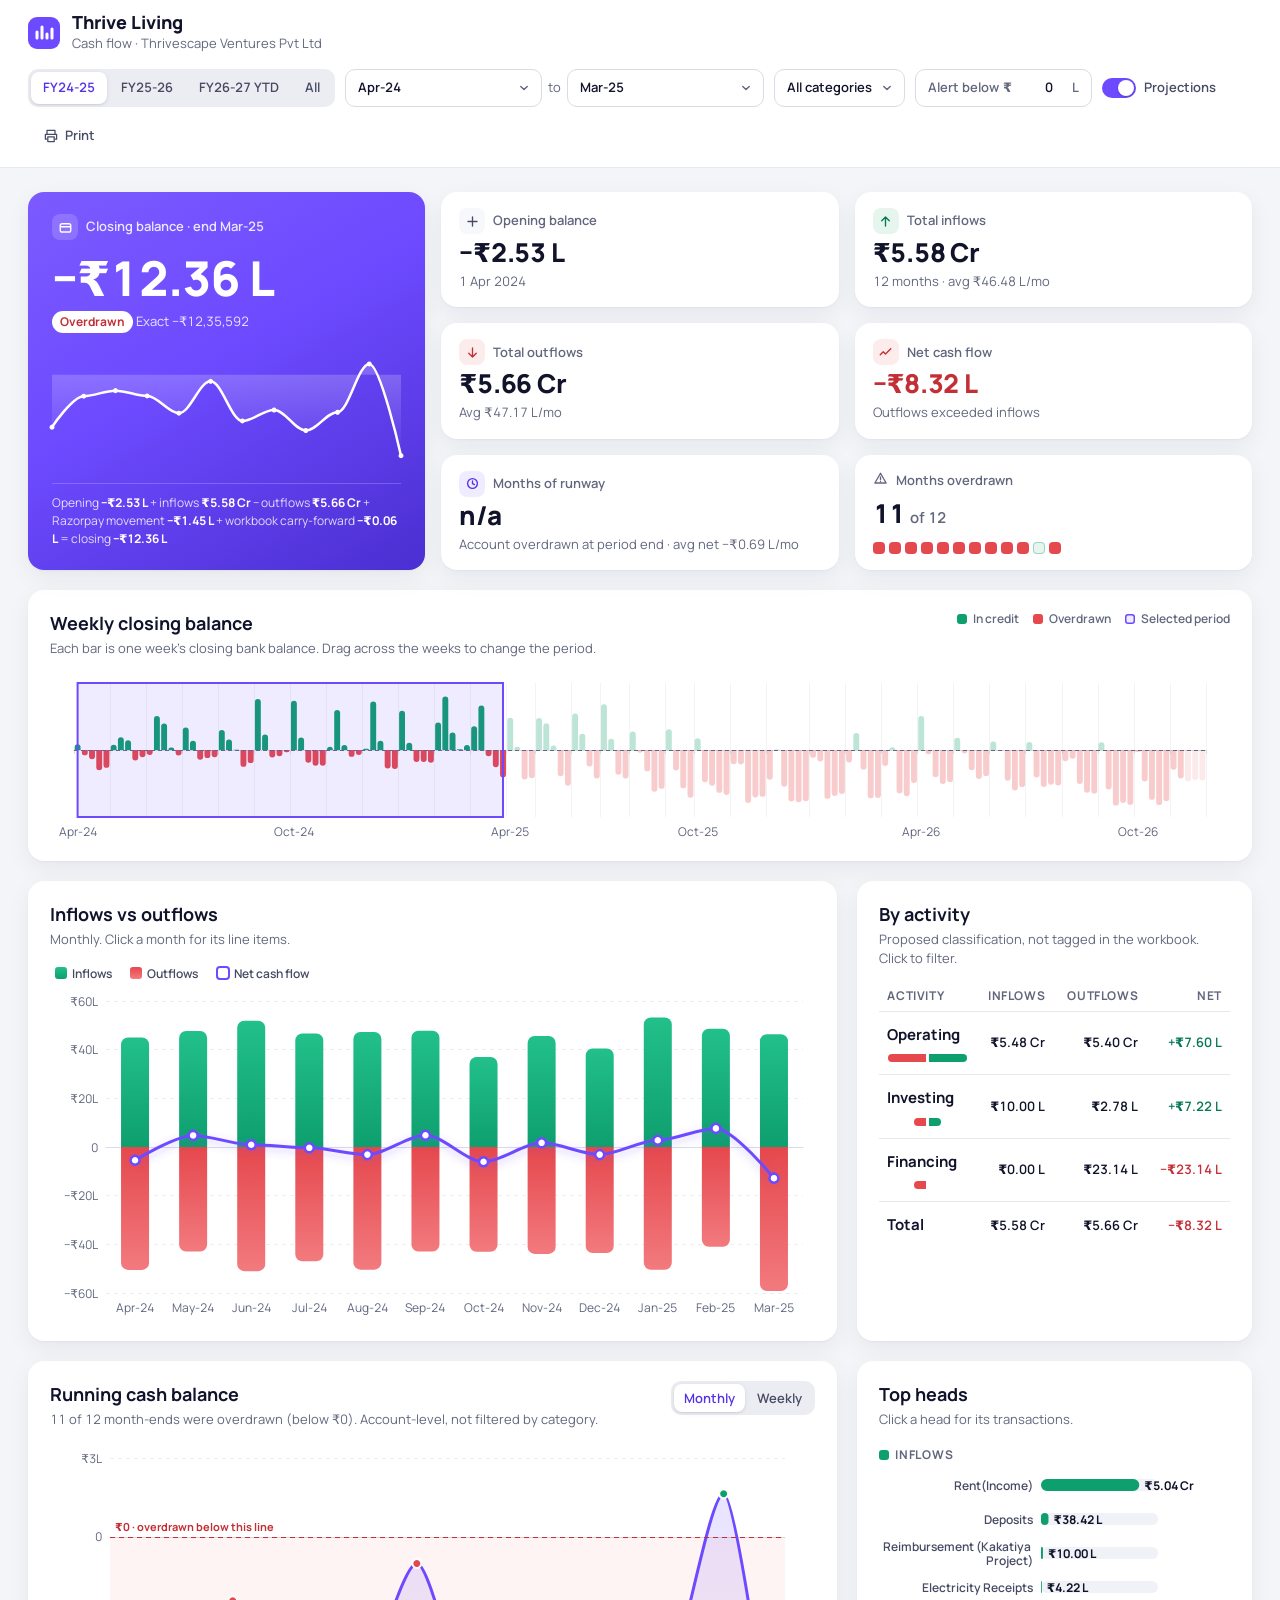
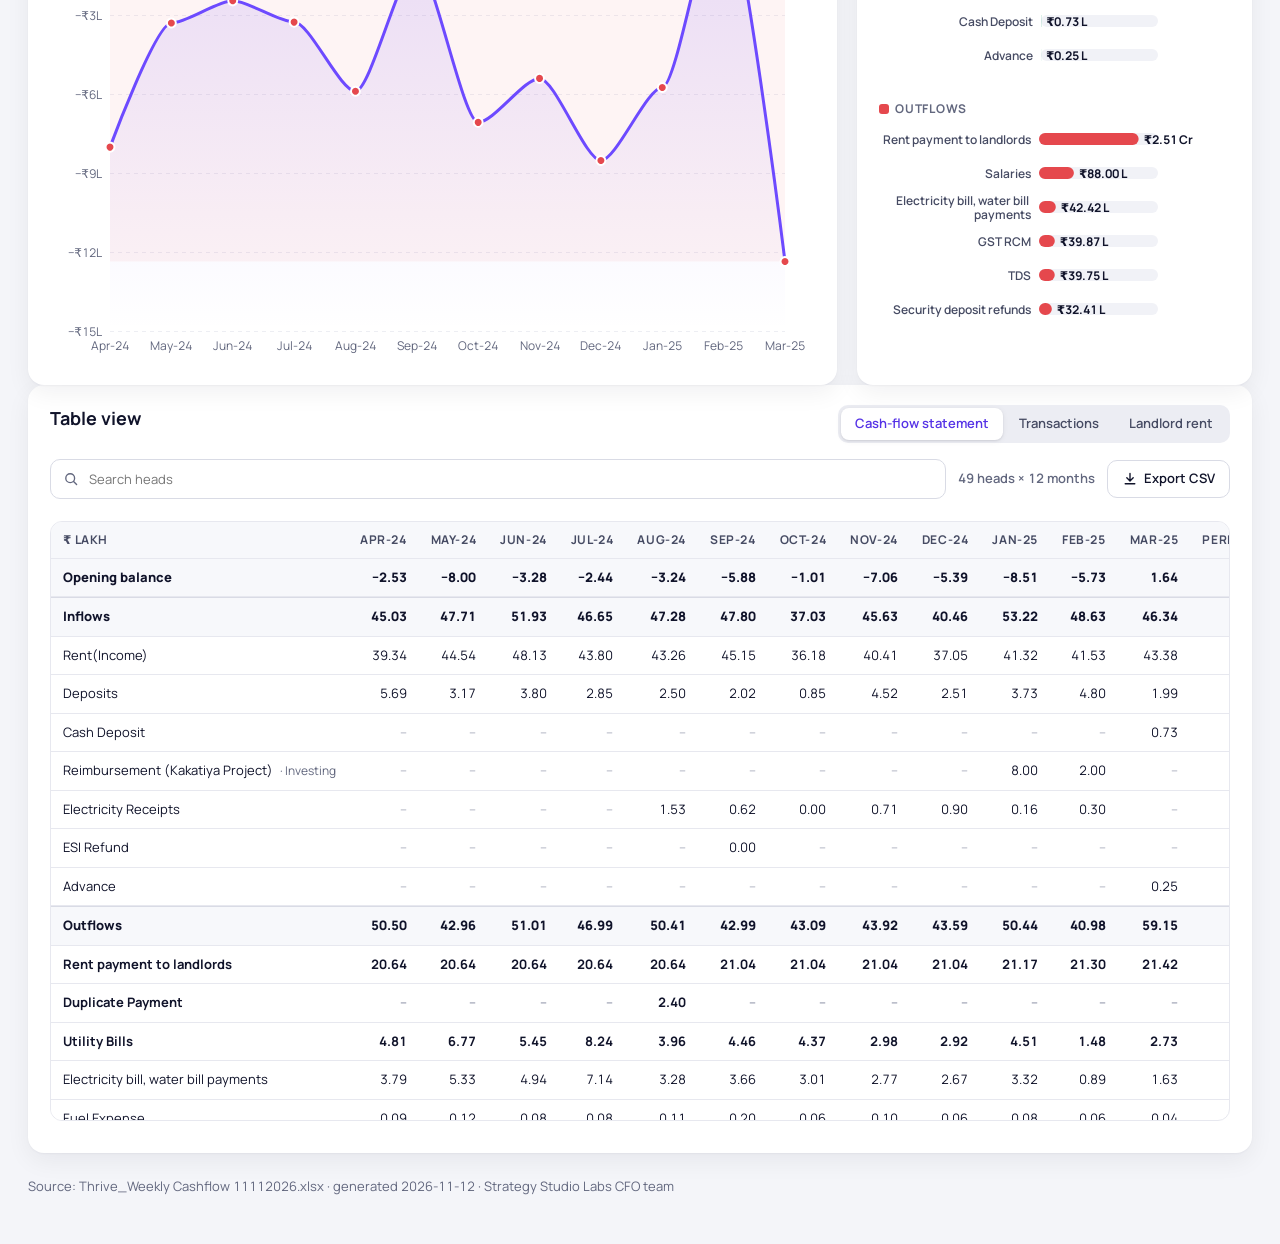
==== commit 55820ecc: "Clarify labels: Period total column; overdrawn/alert-level wording instead of minimum Co-Authored-By" ====
--- a/index.html
+++ b/index.html
@@ -41,7 +41,7 @@
         <option value="Investing">Investing</option>
         <option value="Financing">Financing</option>
       </select>
-      <label class="minf ctl" for="fMin">Min <span>₹</span><input id="fMin" type="number" step="1" value="0" inputmode="decimal"><span>L</span></label>
+      <label class="minf ctl" for="fMin" title="Flag months whose closing balance falls below this amount. At ₹0 it marks months the bank account was overdrawn.">Alert below <span>₹</span><input id="fMin" type="number" step="1" value="0" inputmode="decimal" aria-describedby="minHelp"><span>L</span></label><span id="minHelp" class="sr">Flags months whose closing balance falls below this amount, in lakh. Zero means overdrawn.</span>
       <label class="switch" for="fProj"><input id="fProj" type="checkbox" checked><span class="track" aria-hidden="true"></span>Projections</label>
       <button type="button" class="btn ghost no-print" id="printBtn" aria-label="Print or save as PDF">
         <svg viewBox="0 0 20 20" width="16" height="16" aria-hidden="true"><path d="M5 8V3h10v5M5 14H3V8h14v6h-2M6 11h8v6H6z" fill="none" stroke="currentColor" stroke-width="1.6" stroke-linejoin="round"/></svg>
@@ -61,9 +61,9 @@
     <div class="card-head">
       <div>
         <h2 id="loomH">Weekly closing balance</h2>
-        <p class="hint no-print">Drag across the weeks to change the period.</p>
+        <p class="hint no-print">Each bar is one week's closing bank balance. Drag across the weeks to change the period.</p>
       </div>
-      <div class="legend-inline" aria-hidden="true"><span><i class="lg gain"></i>Above minimum</span><span><i class="lg loss"></i>Below minimum</span><span><i class="lg sel"></i>Selected period</span></div>
+      <div class="legend-inline" id="loomLegend" aria-hidden="true"></div>
     </div>
     <div id="loomChart" class="chart loom-chart" role="img" aria-label="Weekly closing balance bars; drag to select a period"></div>
   </section>
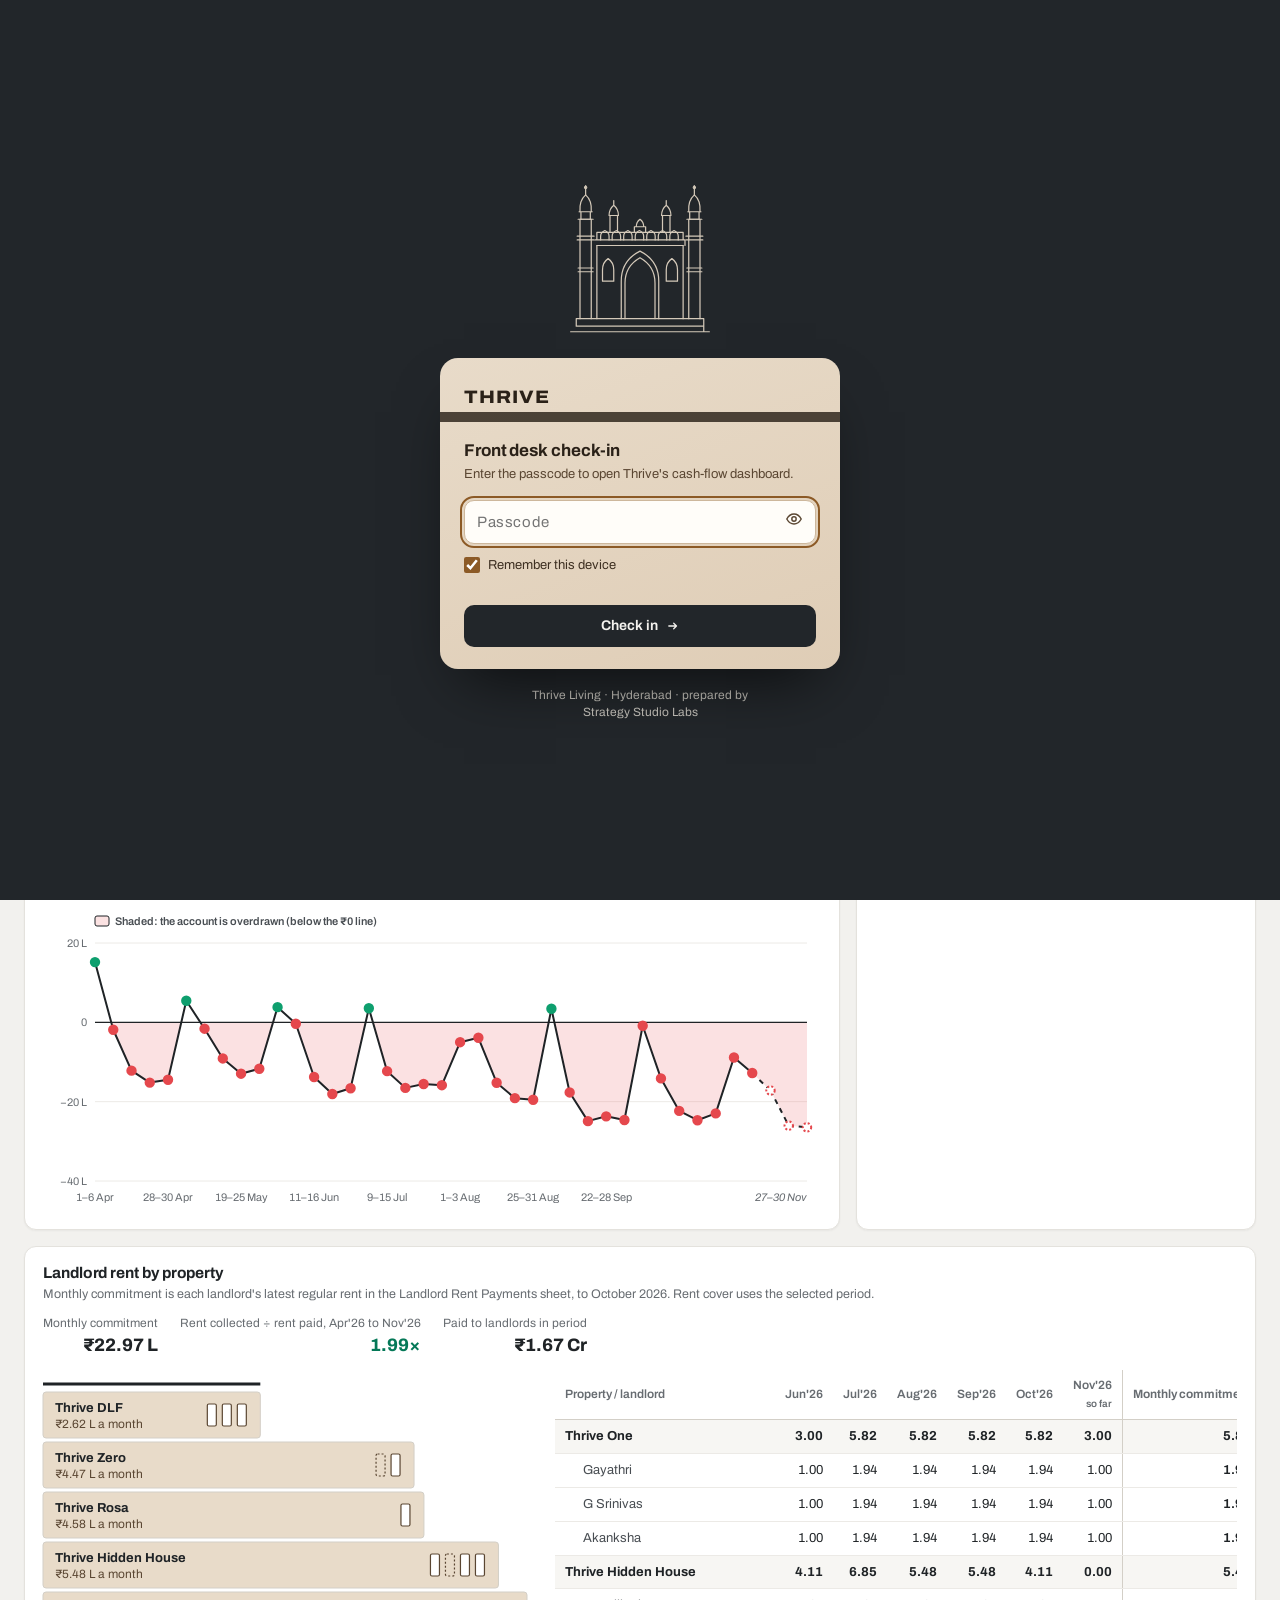
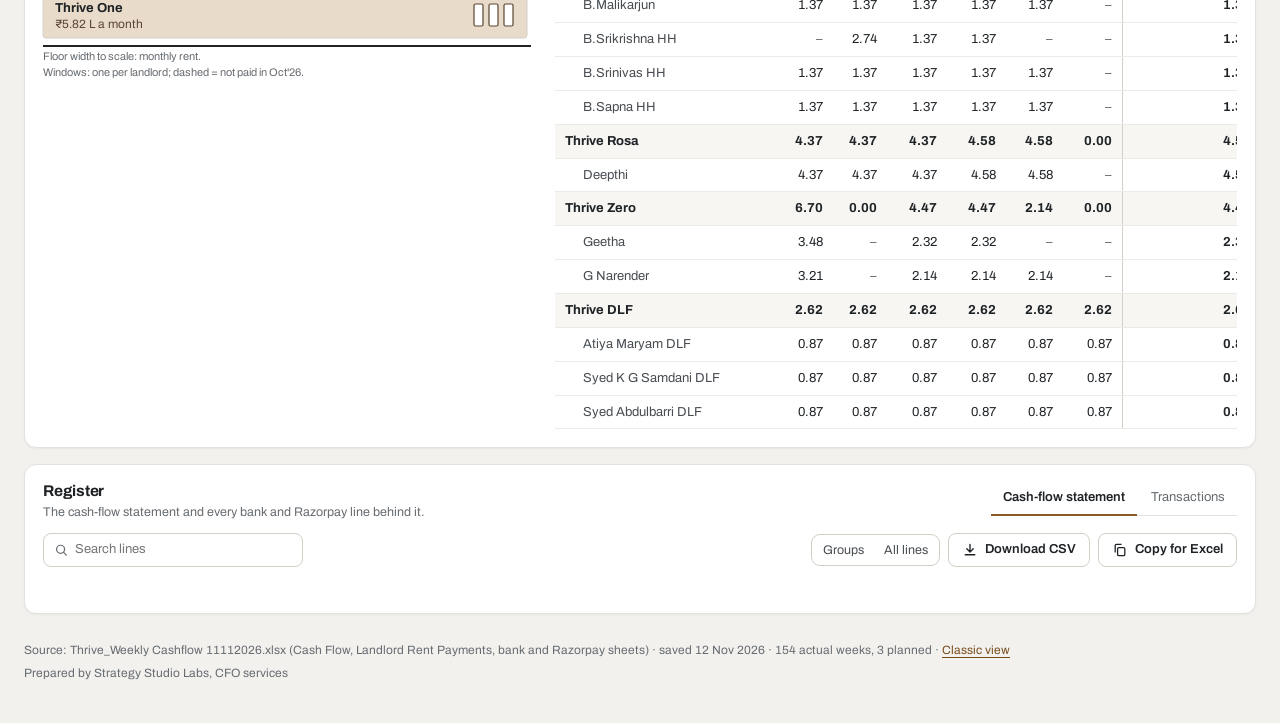
==== commit 990473dd: "Front Desk redesign: new dashboard, Ask AI, What-if, passcode, weekly refresh - New index.html (Fron" ====
--- a/index.html
+++ b/index.html
@@ -3,163 +3,188 @@
 <head>
 <meta charset="utf-8">
 <meta name="viewport" content="width=device-width, initial-scale=1">
-<title>Thrive Cash Flow</title>
-<meta name="description" content="Weekly and monthly cash flow for Thrive Living (Thrivescape Ventures Pvt Ltd), from the CFO team's cash-flow workbook.">
+<title>Thrive Front Desk</title>
+<meta name="description" content="Weekly cash flow for Thrive Living (Thrivescape Ventures Pvt Ltd), Hyderabad, from the CFO team's weekly cash-flow workbook.">
 <meta name="robots" content="noindex,nofollow">
-<link rel="icon" href="data:image/svg+xml,%3Csvg xmlns='http://www.w3.org/2000/svg' viewBox='0 0 32 32'%3E%3Crect width='32' height='32' rx='9' fill='%236D4AFF'/%3E%3Cpath d='M9 21V15M14 21V10M19 21V17M24 21V12' stroke='white' stroke-width='3' stroke-linecap='round'/%3E%3C/svg%3E">
-<link rel="preload" href="fonts/manrope-latin-600-normal.woff2" as="font" type="font/woff2" crossorigin>
-<link rel="stylesheet" href="styles.css">
+<meta name="color-scheme" content="light dark">
+<link rel="icon" href="data:image/svg+xml,%3Csvg xmlns='http://www.w3.org/2000/svg' viewBox='0 0 32 32'%3E%3Crect width='32' height='32' rx='7' fill='%2322262A'/%3E%3Ccircle cx='11' cy='16' r='3.2' fill='none' stroke='%23E7D9C6' stroke-width='2'/%3E%3Cpath d='M14 16h11M21 16v4M24 16v3' stroke='%23E7D9C6' stroke-width='2' stroke-linecap='round'/%3E%3C/svg%3E">
+<link rel="preconnect" href="https://fonts.googleapis.com">
+<link rel="preconnect" href="https://fonts.gstatic.com" crossorigin>
+<link href="https://fonts.googleapis.com/css2?family=Archivo:wdth,wght@62..125,400..800&display=swap" rel="stylesheet">
+<link rel="stylesheet" href="assets/app.css">
+<script>try{var t=localStorage.getItem("thrive.theme");if(t)document.documentElement.dataset.theme=t;}catch(e){}</script>
 </head>
 <body>
-<header class="topbar">
-  <div class="wrap topbar-in">
-    <div class="brand">
-      <span class="mark" aria-hidden="true"><svg viewBox="0 0 32 32" width="32" height="32"><rect width="32" height="32" rx="9" fill="currentColor"/><path d="M9 21V15M14 21V10M19 21V17M24 21V12" stroke="#fff" stroke-width="3" stroke-linecap="round"/></svg></span>
-      <div>
-        <h1>Thrive Living</h1>
-        <p class="sub">Cash flow · Thrivescape Ventures Pvt Ltd</p>
-      </div>
+<div id="gate" class="gate" hidden></div>
+
+<header class="top">
+  <div class="wrap top-in">
+    <a class="brand" href="#" aria-label="Thrive Living cash flow, front desk">
+      <span class="word">THRIVE</span>
+      <span class="who">Cash flow · Thrivescape Ventures, Hyderabad</span>
+    </a>
+    <nav class="views" aria-label="Views">
+      <button type="button" data-view="desk" aria-current="page">Front desk</button>
+      <button type="button" data-view="whatif">What if</button>
+      <button type="button" data-view="ask">Ask AI</button>
+    </nav>
+    <div class="top-act">
+      <button type="button" class="ibtn" id="printBtn" aria-label="Print this page" title="Print"><svg viewBox="0 0 20 20" width="18" height="18" aria-hidden="true"><path d="M6 8V3h8v5M6 14H4a1 1 0 0 1-1-1V9a1 1 0 0 1 1-1h12a1 1 0 0 1 1 1v4a1 1 0 0 1-1 1h-2M6 11h8v6H6z" fill="none" stroke="currentColor" stroke-width="1.6" stroke-linejoin="round"/></svg></button>
+      <button type="button" class="ibtn" id="themeBtn" aria-label="Switch to dark theme"><svg viewBox="0 0 20 20" width="18" height="18" aria-hidden="true"><path d="M16.5 12.5A7 7 0 0 1 7.5 3.5a7 7 0 1 0 9 9z" fill="none" stroke="currentColor" stroke-width="1.7" stroke-linejoin="round"/></svg></button>
+      <button type="button" class="ibtn" id="lockBtn" aria-label="Lock the dashboard on this device"><svg viewBox="0 0 20 20" width="18" height="18" aria-hidden="true"><rect x="4" y="9" width="12" height="8" rx="2" fill="none" stroke="currentColor" stroke-width="1.7"/><path d="M7 9V6.5a3 3 0 0 1 6 0V9" fill="none" stroke="currentColor" stroke-width="1.7"/></svg></button>
     </div>
-    <form class="filters" id="filters" aria-label="Filters" onsubmit="return false">
-      <div class="seg" id="presets" role="group" aria-label="Quick periods">
-        <button type="button" data-p="2024-04,2025-03">FY24-25</button>
-        <button type="button" data-p="2025-04,2026-03">FY25-26</button>
-        <button type="button" data-p="2026-04,2026-11">FY26-27 YTD</button>
-        <button type="button" data-p="all">All</button>
-      </div>
-      <div class="range">
-        <label class="sr" for="fFrom">From month</label>
-        <select id="fFrom" class="ctl"></select>
-        <span class="to" aria-hidden="true">to</span>
-        <label class="sr" for="fTo">To month</label>
-        <select id="fTo" class="ctl"></select>
-      </div>
-      <label class="sr" for="fCat">Category</label>
-      <select id="fCat" class="ctl">
-        <option value="All">All categories</option>
-        <option value="Operating">Operating</option>
-        <option value="Investing">Investing</option>
-        <option value="Financing">Financing</option>
-      </select>
-      <label class="minf ctl" for="fMin" title="Flag months whose closing balance falls below this amount. At ₹0 it marks months the bank account was overdrawn.">Alert below <span>₹</span><input id="fMin" type="number" step="1" value="0" inputmode="decimal" aria-describedby="minHelp"><span>L</span></label><span id="minHelp" class="sr">Flags months whose closing balance falls below this amount, in lakh. Zero means overdrawn.</span>
-      <label class="switch" for="fProj"><input id="fProj" type="checkbox" checked><span class="track" aria-hidden="true"></span>Projections</label>
-      <button type="button" class="btn ghost no-print" id="printBtn" aria-label="Print or save as PDF">
-        <svg viewBox="0 0 20 20" width="16" height="16" aria-hidden="true"><path d="M5 8V3h10v5M5 14H3V8h14v6h-2M6 11h8v6H6z" fill="none" stroke="currentColor" stroke-width="1.6" stroke-linejoin="round"/></svg>
-        Print
-      </button>
-    </form>
   </div>
 </header>
 
-<main class="wrap">
+<form class="filters no-print" id="filters" aria-label="Period and filters" onsubmit="return false">
+  <div class="wrap filters-in">
+    <div class="seg" id="presets" role="group" aria-label="Quick periods"></div>
+    <div class="range">
+      <label class="sr" for="fFrom">From month</label><select id="fFrom" class="ctl"></select>
+      <span aria-hidden="true">to</span>
+      <label class="sr" for="fTo">To month</label><select id="fTo" class="ctl"></select>
+    </div>
+    <label class="sr" for="fCat">Category</label>
+    <select id="fCat" class="ctl"></select>
+    <label class="ctl alert" for="fMin" title="Flag weeks whose closing balance falls below this amount. At ₹0 it flags weeks the bank account was overdrawn.">Alert below ₹<input id="fMin" type="number" step="1" inputmode="decimal" aria-describedby="minHelp">L</label>
+    <span id="minHelp" class="sr">Flags weeks whose closing balance falls below this amount, in lakh. Zero means overdrawn.</span>
+    <label class="switch" for="fProj"><input id="fProj" type="checkbox" checked><span class="track" aria-hidden="true"></span>Planned weeks</label>
+  </div>
+</form>
+
+<main class="wrap" id="main">
   <p class="print-only print-scope" id="printScope"></p>
 
-  <section class="bento" id="kpis" aria-label="Key figures"></section>
-  <p class="scope-note" id="scopeNote" hidden></p>
+  <!-- ============ FRONT DESK ============ -->
+  <section id="v-desk" class="view" aria-labelledby="deskH">
+    <section class="desk">
+      <div class="desk-meta"><span id="greet"></span><span id="asOf"></span></div>
+      <h1 id="deskH" class="verdict" aria-live="polite"><span id="verdict"></span> <button type="button" class="link no-print" id="goWhatif">Try a what-if</button></h1>
+      <div class="tags" id="tags" aria-label="Key figures for the selected period"></div>
+      <div class="balances" id="balances" aria-label="Balances at the last actual week"></div>
+    </section>
 
-  <section class="card loom" aria-labelledby="loomH">
-    <div class="card-head">
-      <div>
-        <h2 id="loomH">Weekly closing balance</h2>
-        <p class="hint no-print">Each bar is one week's closing bank balance. Drag across the weeks to change the period.</p>
-      </div>
-      <div class="legend-inline" id="loomLegend" aria-hidden="true"></div>
+    <div class="grid">
+      <section class="card c7" aria-labelledby="rackH">
+        <div class="card-h"><div><h2 id="rackH">Key rack</h2><p class="hint">Latest weeks, each tag is a week's closing bank balance. Click a tag for its line items.</p></div><div class="legend" id="rackLegend"></div></div>
+        <div class="rack" id="rack"></div>
+        <div class="wkpair" id="rackWeeks"></div>
+      </section>
+      <section class="card c5" aria-labelledby="watchH">
+        <div class="card-h"><div><h2 id="watchH">Needs attention</h2><p class="hint">From the latest position, not the selected period.</p></div></div>
+        <ul class="watch" id="watch"></ul>
+      </section>
+
+      <section class="card c8" aria-labelledby="cfH" id="s-cashflow">
+        <div class="card-h">
+          <div><h2 id="cfH">Cash flow</h2><p class="hint" id="cfHint">Money in above the line, money out below, net as the line. Click a bar for its line items.</p></div>
+          <div class="seg small" id="grain" role="group" aria-label="Weekly or monthly">
+            <button type="button" data-g="w">Weekly</button><button type="button" data-g="m">Monthly</button>
+          </div>
+        </div>
+        <div class="legend"><span><i class="sw in"></i>Money in</span><span><i class="sw out"></i>Money out</span><span><i class="sw net"></i>Net</span><span><i class="sw hatch"></i>Planned</span></div>
+        <div class="chart fill" id="cfChart"></div>
+      </section>
+      <section class="card c4" aria-labelledby="payH" id="s-payments">
+        <div class="card-h"><div><h2 id="payH">Upcoming payments</h2><p class="hint" id="paySub"></p></div></div>
+        <table class="data pay" id="pay"></table>
+        <button type="button" class="link" id="payMore" hidden></button>
+      </section>
+
+      <section class="card c8" aria-labelledby="balH" id="s-balance">
+        <div class="card-h"><div><h2 id="balH">Closing bank balance</h2><p class="hint" id="balHint"></p></div>
+          <div class="seg small" id="balGrain" role="group" aria-label="Weekly or monthly balance">
+            <button type="button" data-g="w">Weekly</button><button type="button" data-g="m">Monthly</button>
+          </div></div>
+        <div class="chart fill" id="balChart"></div>
+      </section>
+      <section class="card c4" aria-labelledby="spendH" id="s-spend">
+        <div class="card-h"><div><h2 id="spendH">Spend by category</h2><p class="hint" id="spendSub"></p></div></div>
+        <div id="spend" class="spend"></div>
+      </section>
+
+      <section class="card c12" aria-labelledby="llH" id="s-landlords">
+        <div class="card-h"><div><h2 id="llH">Landlord rent by property</h2><p class="hint" id="llSub"></p></div>
+          <div class="figs" id="llFigs"></div></div>
+        <div class="ll">
+          <div class="chart" id="building"></div>
+          <div class="tbl-wrap"><table class="data" id="llTable"></table></div>
+        </div>
+      </section>
+
+      <section class="card c12" aria-labelledby="regH" id="s-register">
+        <div class="card-h">
+          <div><h2 id="regH">Register</h2><p class="hint" id="regSub">The cash-flow statement and every bank and Razorpay line behind it.</p></div>
+          <div class="tabs no-print" role="tablist" aria-label="Register">
+            <button type="button" role="tab" id="tabStmt" aria-selected="true" aria-controls="paneStmt">Cash-flow statement</button>
+            <button type="button" role="tab" id="tabTx" aria-selected="false" aria-controls="paneTx">Transactions</button>
+          </div>
+        </div>
+        <div class="tools no-print">
+          <div class="search"><svg viewBox="0 0 20 20" width="16" height="16" aria-hidden="true"><circle cx="9" cy="9" r="5.5" fill="none" stroke="currentColor" stroke-width="1.7"/><path d="M13.2 13.2L17 17" stroke="currentColor" stroke-width="1.7" stroke-linecap="round"/></svg>
+            <input type="search" id="regSearch" placeholder="Search lines" aria-label="Search the register"></div>
+          <span class="count" id="regCount"></span>
+          <div class="seg small" id="expand" role="group" aria-label="Statement rows"><button type="button" data-e="0">Groups</button><button type="button" data-e="1">All lines</button></div>
+          <button type="button" class="btn" id="csvBtn"><svg viewBox="0 0 20 20" width="16" height="16" aria-hidden="true"><path d="M10 3v9M6 8.5l4 4 4-4M4 16h12" fill="none" stroke="currentColor" stroke-width="1.7" stroke-linecap="round" stroke-linejoin="round"/></svg>Download CSV</button>
+          <button type="button" class="btn" id="copyBtn"><svg viewBox="0 0 20 20" width="16" height="16" aria-hidden="true"><rect x="7" y="7" width="9" height="10" rx="1.5" fill="none" stroke="currentColor" stroke-width="1.6"/><path d="M4 13V4.5A1.5 1.5 0 0 1 5.5 3H12" fill="none" stroke="currentColor" stroke-width="1.6"/></svg>Copy for Excel</button>
+        </div>
+        <div class="chips" id="txChips"></div>
+        <div id="paneStmt" role="tabpanel" aria-labelledby="tabStmt" class="tbl-wrap"></div>
+        <div id="paneTx" role="tabpanel" aria-labelledby="tabTx" class="tbl-wrap" hidden></div>
+        <div class="pager no-print" id="pager"></div>
+      </section>
     </div>
-    <div id="loomChart" class="chart loom-chart" role="img" aria-label="Weekly closing balance bars; drag to select a period"></div>
   </section>
 
-  <div class="row">
-    <section class="card span-8" aria-labelledby="flowH">
-      <div class="card-head">
-        <div>
-          <h2 id="flowH">Inflows vs outflows</h2>
-          <p class="hint">Monthly. Click a month for its line items.</p>
-        </div>
-      </div>
-      <div id="flowChart" class="chart tall"></div>
-    </section>
-    <section class="card span-4" aria-labelledby="actH">
-      <div class="card-head">
-        <div>
-          <h2 id="actH">By activity</h2>
-          <p class="hint">Proposed classification, not tagged in the workbook. Click to filter.</p>
-        </div>
-      </div>
-      <div id="actTable"></div>
-    </section>
-  </div>
-
-  <div class="row">
-    <section class="card span-8" aria-labelledby="balH">
-      <div class="card-head">
-        <div>
-          <h2 id="balH">Running cash balance</h2>
-          <p class="hint" id="balHint"></p>
-        </div>
-        <div class="seg small no-print" id="balGrain" role="group" aria-label="Balance granularity">
-          <button type="button" data-g="m" class="on" aria-pressed="true">Monthly</button>
-          <button type="button" data-g="w" aria-pressed="false">Weekly</button>
-        </div>
-      </div>
-      <div id="balChart" class="chart tall"></div>
-    </section>
-    <section class="card span-4 heads" aria-labelledby="headsH">
-      <div class="card-head">
-        <div>
-          <h2 id="headsH">Top heads</h2>
-          <p class="hint">Click a head for its transactions.</p>
-        </div>
-      </div>
-      <h3 class="mini"><i class="lg gain"></i>Inflows</h3>
-      <div id="topIn" class="chart heads-chart"></div>
-      <h3 class="mini"><i class="lg loss"></i>Outflows</h3>
-      <div id="topOut" class="chart heads-chart"></div>
-    </section>
-  </div>
-
-  <section class="card" aria-labelledby="tblH" id="tables">
-    <div class="card-head">
-      <h2 id="tblH">Table view</h2>
-      <div class="tabs no-print" role="tablist" aria-label="Table">
-        <button type="button" role="tab" id="tabStmt" aria-selected="true" aria-controls="paneStmt">Cash-flow statement</button>
-        <button type="button" role="tab" id="tabTx" aria-selected="false" aria-controls="paneTx">Transactions</button>
-        <button type="button" role="tab" id="tabLl" aria-selected="false" aria-controls="paneLl">Landlord rent</button>
-      </div>
+  <!-- ============ WHAT IF ============ -->
+  <section id="v-whatif" class="view" hidden aria-labelledby="wiH">
+    <div class="wi-head">
+      <h1 id="wiH" class="verdict" aria-live="polite"><span id="wiVerdict"></span></h1>
+      <p class="hint" id="wiSub"></p>
     </div>
-    <div class="tbl-tools no-print">
-      <div class="search">
-        <svg viewBox="0 0 20 20" width="16" height="16" aria-hidden="true"><circle cx="9" cy="9" r="5.5" fill="none" stroke="currentColor" stroke-width="1.7"/><path d="M13.2 13.2L17 17" stroke="currentColor" stroke-width="1.7" stroke-linecap="round"/></svg>
-        <input type="search" id="tblSearch" placeholder="Search heads" aria-label="Search table">
-      </div>
-      <span class="count" id="tblCount"></span>
-      <button type="button" class="btn" id="csvBtn">
-        <svg viewBox="0 0 20 20" width="16" height="16" aria-hidden="true"><path d="M10 3v9M6 8.5l4 4 4-4M4 16h12" fill="none" stroke="currentColor" stroke-width="1.7" stroke-linecap="round" stroke-linejoin="round"/></svg>
-        Export CSV
-      </button>
+    <div class="grid">
+      <form class="card c4 wi-ctl" id="wiForm" aria-label="What-if changes" onsubmit="return false"></form>
+      <section class="card c8" aria-labelledby="wiChartH">
+        <div class="card-h"><div><h2 id="wiChartH">Closing balance, plan vs what-if</h2><p class="hint">Planned weeks only. The thin dashed line is the plan; the solid line is your what-if.</p></div><span id="wiBadge"></span></div>
+        <div class="chart" id="wiChart"></div>
+        <div class="tbl-wrap"><table class="data" id="wiTable"></table></div>
+      </section>
     </div>
-    <div class="chips no-print" id="txChips"></div>
-    <div id="paneStmt" role="tabpanel" aria-labelledby="tabStmt" class="tbl-wrap"></div>
-    <div id="paneTx" role="tabpanel" aria-labelledby="tabTx" class="tbl-wrap" hidden></div>
-    <div id="paneLl" role="tabpanel" aria-labelledby="tabLl" class="tbl-wrap" hidden></div>
-    <div class="pager no-print" id="pager"></div>
   </section>
 
-  <footer class="foot">Source: <span id="srcFile"></span> · generated <span id="genDate"></span> · Strategy Studio Labs CFO team</footer>
+  <!-- ============ ASK AI ============ -->
+  <section id="v-ask" class="view" hidden aria-labelledby="askH">
+    <div class="ask">
+      <div class="ask-head">
+        <h1 id="askH" class="verdict">Ask AI</h1>
+        <p class="hint">Answers come straight from this week's cash-flow file, worked out in your browser. Nothing is sent anywhere. For open-ended questions, use Ask Claude (needs a Claude account).</p>
+        <a class="btn" id="askClaude" target="_blank" rel="noopener" hidden>Ask Claude<svg viewBox="0 0 20 20" width="14" height="14" aria-hidden="true"><path d="M7 13l6-6M8 6h5v5" fill="none" stroke="currentColor" stroke-width="1.8" stroke-linecap="round"/></svg></a>
+      </div>
+      <div class="ask-log" id="askLog" aria-live="polite"></div>
+      <div class="ask-sugg" id="askSugg"></div>
+      <form class="ask-form" id="askForm" onsubmit="return false">
+        <label class="sr" for="askIn">Your question</label>
+        <input id="askIn" type="text" autocomplete="off" placeholder="e.g. What was the closing balance in October?">
+        <button type="submit" class="btn primary">Ask</button>
+      </form>
+    </div>
+  </section>
+
+  <footer class="foot" id="foot"></footer>
 </main>
 
 <div class="scrim" id="scrim" hidden></div>
-<aside class="drawer" id="drawer" aria-labelledby="drawerTitle" hidden>
-  <div class="drawer-head">
-    <h2 id="drawerTitle"></h2>
-    <button type="button" class="btn icon" id="drawerClose" aria-label="Close details">
-      <svg viewBox="0 0 20 20" width="18" height="18" aria-hidden="true"><path d="M5 5l10 10M15 5L5 15" stroke="currentColor" stroke-width="1.8" stroke-linecap="round"/></svg>
-    </button>
-  </div>
-  <div class="drawer-body" id="drawerBody"></div>
+<aside class="drawer" id="drawer" role="dialog" aria-modal="true" aria-labelledby="drawerTitle" hidden>
+  <div class="drawer-h"><div><h2 id="drawerTitle"></h2><p class="hint" id="drawerSub"></p></div>
+    <button type="button" class="ibtn" id="drawerClose" aria-label="Close details"><svg viewBox="0 0 20 20" width="18" height="18" aria-hidden="true"><path d="M5 5l10 10M15 5L5 15" stroke="currentColor" stroke-width="1.8" stroke-linecap="round"/></svg></button></div>
+  <div class="drawer-b" id="drawerBody"></div>
 </aside>
+<div class="toast" id="toast" role="status" hidden></div>
 
-<script src="vendor/echarts-5.5.1.min.js"></script>
 <script src="data.js"></script>
-<script src="app.js"></script>
+<script src="assets/model.js"></script>
+<script src="assets/charts.js"></script>
+<script src="assets/ask.js"></script>
+<script src="assets/app.js"></script>
 </body>
 </html>
--- a/assets/app.css
+++ b/assets/app.css
@@ -0,0 +1,364 @@
+/* Thrive Front Desk — cash-flow dashboard. World: a co-living reception desk (key tags, the key rack,
+   the register). Charcoal from Thrive's own wordmark, an oak desk band, brass for live states.
+   Green and red only ever mean money in / gain and money out / loss / overdrawn. */
+:root {
+  --ground: #F2F1EE; --card: #FFFFFF; --sunk: #F7F6F3; --line: #E4E2DD; --line-2: #D3CFC7; --rule: #ECEAE6;
+  --ink: #1F2326; --ink-2: #484D52; --ink-3: #676C71;
+  --desk: #E8DBC9; --desk-2: #DFCDB6; --desk-ink: #5A4632; --desk-line: #CDB79C;
+  --accent: #8C5A26; --accent-soft: #F4E9DB; --accent-ink: #7A4C1C;
+  --gain: #0E9F6E; --gain-ink: #047857; --gain-soft: #E3F4EC;
+  --loss: #E5484D; --loss-ink: #C42F35; --loss-soft: #FCE9E9;
+  --warn-ink: #9A5B0B; --warn-soft: #FBEEDB;
+  --head: #22262A; --head-ink: #F4F2EE; --head-ink-2: #C3C0B9;
+  --tag-shadow: 0 1px 0 rgba(60, 44, 28, .10), 0 8px 18px -10px rgba(60, 44, 28, .45);
+  --card-shadow: 0 1px 2px rgba(31, 35, 38, .05);
+  --r: 12px; --font: "Archivo", ui-sans-serif, system-ui, "Segoe UI", sans-serif;
+  color-scheme: light;
+}
+@media (prefers-color-scheme: dark) { :root:not([data-theme="light"]) {
+  --ground: #131517; --card: #1C1F22; --sunk: #181B1D; --line: #2C3034; --line-2: #3A3F44; --rule: #262A2D;
+  --ink: #ECEDEE; --ink-2: #BFC3C7; --ink-3: #969BA0;
+  --desk: #2A241E; --desk-2: #332B23; --desk-ink: #E2CCAE; --desk-line: #4A3D30;
+  --accent: #D9A367; --accent-soft: #33281C; --accent-ink: #E6B47C;
+  --gain: #2AAE7B; --gain-ink: #5BD3A2; --gain-soft: #17322A;
+  --loss: #DC3F46; --loss-ink: #FF8A8F; --loss-soft: #3A1E20;
+  --warn-ink: #F0B65F; --warn-soft: #382A16;
+  --head: #0D0F10; --head-ink: #F4F2EE; --head-ink-2: #A9A6A0;
+  --tag-shadow: 0 1px 0 rgba(0, 0, 0, .4), 0 10px 20px -12px rgba(0, 0, 0, .9);
+  --card-shadow: none; color-scheme: dark;
+} }
+:root[data-theme="dark"] {
+  --ground: #131517; --card: #1C1F22; --sunk: #181B1D; --line: #2C3034; --line-2: #3A3F44; --rule: #262A2D;
+  --ink: #ECEDEE; --ink-2: #BFC3C7; --ink-3: #969BA0;
+  --desk: #2A241E; --desk-2: #332B23; --desk-ink: #E2CCAE; --desk-line: #4A3D30;
+  --accent: #D9A367; --accent-soft: #33281C; --accent-ink: #E6B47C;
+  --gain: #2AAE7B; --gain-ink: #5BD3A2; --gain-soft: #17322A;
+  --loss: #DC3F46; --loss-ink: #FF8A8F; --loss-soft: #3A1E20;
+  --warn-ink: #F0B65F; --warn-soft: #382A16;
+  --head: #0D0F10; --head-ink: #F4F2EE; --head-ink-2: #A9A6A0;
+  --tag-shadow: 0 1px 0 rgba(0, 0, 0, .4), 0 10px 20px -12px rgba(0, 0, 0, .9);
+  --card-shadow: none; color-scheme: dark;
+}
+
+* { box-sizing: border-box; margin: 0; padding: 0; }
+[hidden] { display: none !important; }
+html { background: var(--ground); scroll-padding-top: var(--top-h, 120px); -webkit-text-size-adjust: 100%; }
+body { font-family: var(--font); font-size: 14px; line-height: 1.45; color: var(--ink); background: var(--ground); font-variant-numeric: tabular-nums; -webkit-font-smoothing: antialiased; overflow-x: clip; }
+::selection { background: var(--accent-soft); color: var(--ink); }
+:focus-visible { outline: 2px solid var(--accent); outline-offset: 2px; border-radius: 6px; }
+button, select, input { font: inherit; color: inherit; }
+button { cursor: pointer; background: none; border: 0; }
+a { color: var(--accent-ink); text-underline-offset: 3px; }
+* { scrollbar-width: thin; scrollbar-color: var(--line-2) transparent; }
+.sr { position: absolute; width: 1px; height: 1px; overflow: hidden; clip: rect(0 0 0 0); white-space: nowrap; }
+.wrap { max-width: 1320px; margin: 0 auto; padding: 0 24px; }
+.print-only { display: none; }
+h1, h2, h3 { font-weight: 700; letter-spacing: -.005em; line-height: 1.25; }
+h2 { font-size: 15.5px; }
+.hint { color: var(--ink-3); font-size: 12.5px; margin-top: 2px; }
+.n { font-variant-numeric: tabular-nums; }
+.pos { color: var(--gain-ink); } .neg { color: var(--loss-ink); }
+
+/* ---------- header ---------- */
+.top { background: var(--head); color: var(--head-ink); position: sticky; top: 0; z-index: 30; }
+.top-in { display: flex; align-items: center; gap: 28px; min-height: 56px; }
+.brand { display: flex; align-items: baseline; gap: 12px; color: inherit; text-decoration: none; }
+.word { font-weight: 800; font-stretch: 112%; font-size: 21px; letter-spacing: .06em; }
+.who { font-size: 12.5px; color: var(--head-ink-2); }
+.views { display: flex; gap: 2px; margin-left: 8px; }
+.views button { padding: 8px 12px; border-radius: 8px; color: var(--head-ink-2); font-weight: 500; font-size: 13.5px; }
+.views button:hover { color: var(--head-ink); background: rgba(255, 255, 255, .06); }
+.views button[aria-current="page"] { color: var(--head-ink); box-shadow: inset 0 -2px 0 var(--accent); border-radius: 8px 8px 0 0; }
+.top-act { margin-left: auto; display: flex; gap: 4px; }
+.ibtn { width: 36px; height: 36px; display: grid; place-items: center; border-radius: 8px; color: inherit; }
+.top .ibtn { color: var(--head-ink-2); } .top .ibtn:hover { color: var(--head-ink); background: rgba(255, 255, 255, .08); }
+
+/* ---------- filters ---------- */
+.filters { position: sticky; top: 56px; z-index: 25; background: color-mix(in srgb, var(--ground) 92%, transparent); backdrop-filter: blur(8px); border-bottom: 1px solid var(--line); }
+.filters-in { display: flex; flex-wrap: wrap; align-items: center; gap: 8px 10px; padding-top: 10px; padding-bottom: 10px; }
+.ctl { height: 34px; border: 1px solid var(--line-2); background: var(--card); border-radius: 8px; padding: 0 10px; font-size: 13px; }
+#fCat { max-width: 230px; }
+select.ctl { padding-right: 6px; }
+.range { display: flex; align-items: center; gap: 6px; color: var(--ink-3); font-size: 13px; }
+.alert { display: inline-flex; align-items: center; gap: 4px; color: var(--ink-2); }
+.alert input { width: 44px; border: 0; background: transparent; text-align: right; font-size: 13px; padding: 0 2px; }
+.alert input:focus { outline: none; } .alert:focus-within { outline: 2px solid var(--accent); outline-offset: 1px; }
+.seg { display: inline-flex; background: var(--card); border: 1px solid var(--line-2); border-radius: 9px; padding: 2px; gap: 2px; }
+.seg button { height: 28px; padding: 0 11px; border-radius: 7px; font-size: 13px; color: var(--ink-2); white-space: nowrap; }
+.seg button:hover { color: var(--ink); background: var(--sunk); }
+.seg button.on, .seg button[aria-pressed="true"] { background: var(--ink); color: var(--card); font-weight: 600; }
+.seg.small button { height: 26px; padding: 0 9px; font-size: 12.5px; }
+.switch { display: inline-flex; align-items: center; gap: 8px; font-size: 13px; color: var(--ink-2); cursor: pointer; user-select: none; }
+.switch input { position: absolute; opacity: 0; width: 1px; height: 1px; }
+.track { width: 32px; height: 18px; border-radius: 9px; background: var(--line-2); position: relative; transition: background .2s; }
+.track::after { content: ""; position: absolute; left: 2px; top: 2px; width: 14px; height: 14px; border-radius: 50%; background: var(--card); transition: transform .2s cubic-bezier(.2, .8, .2, 1); box-shadow: 0 1px 2px rgba(0, 0, 0, .25); }
+.switch input:checked + .track { background: var(--ink); } .switch input:checked + .track::after { transform: translateX(14px); }
+.switch input:focus-visible + .track { outline: 2px solid var(--accent); outline-offset: 2px; }
+.btn { display: inline-flex; align-items: center; gap: 7px; height: 34px; padding: 0 13px; border-radius: 8px; border: 1px solid var(--line-2); background: var(--card); font-size: 13px; font-weight: 600; color: var(--ink); text-decoration: none; white-space: nowrap; }
+.btn:hover { border-color: var(--ink-3); }
+.btn.primary { background: var(--ink); color: var(--card); border-color: var(--ink); }
+.btn.ghost { margin-left: auto; }
+.link { color: var(--accent-ink); font-weight: 600; text-decoration: underline; text-decoration-thickness: 1px; text-underline-offset: 3px; font-size: inherit; }
+.link:hover { text-decoration-thickness: 2px; }
+
+/* ---------- the desk band ---------- */
+.desk { margin: 18px -24px 0; padding: 20px 24px 22px; background: linear-gradient(180deg, var(--desk), var(--desk-2)); border-radius: 16px; color: var(--ink); }
+.desk-meta { display: flex; flex-wrap: wrap; gap: 4px 16px; font-size: 12.5px; color: var(--desk-ink); }
+.verdict { font-size: 18px; font-weight: 700; margin: 6px 0 16px; max-width: 70ch; text-wrap: balance; }
+.verdict .link { font-size: 14px; white-space: nowrap; margin-left: 6px; }
+.tags { display: grid; grid-template-columns: repeat(5, minmax(0, 1fr)); gap: 14px; }
+.tag { position: relative; background: var(--card); border-radius: 10px 10px 10px 30px; padding: 13px 14px 12px 38px; box-shadow: var(--tag-shadow); min-width: 0; }
+.tag::before { content: ""; position: absolute; left: 13px; top: 50%; width: 12px; height: 12px; margin-top: -6px; border-radius: 50%; background: var(--desk-2); box-shadow: inset 0 1px 2px rgba(0, 0, 0, .28); }
+.tag .lb { display: block; font-stretch: 78%; font-weight: 700; font-size: 11.5px; letter-spacing: .08em; text-transform: uppercase; color: var(--ink-3); white-space: nowrap; overflow: hidden; text-overflow: ellipsis; }
+.tag .v { display: block; font-size: 24px; font-weight: 750; letter-spacing: -.01em; margin: 3px 0 4px; white-space: nowrap; }
+.tag .s { display: block; font-size: 12px; color: var(--ink-3); margin-top: 6px; line-height: 1.35; }
+.stamp { display: inline-block; font-stretch: 75%; font-weight: 700; font-size: 10.5px; letter-spacing: .1em; text-transform: uppercase; border: 1.5px solid currentColor; border-radius: 3px; padding: 0 5px; line-height: 16px; transform: rotate(-2deg); white-space: nowrap; vertical-align: 1px; }
+.stamp.ac { color: var(--ink-2); } .stamp.od { color: var(--loss-ink); } .stamp.pl { color: var(--ink-3); border-style: dashed; } .stamp.mx { color: var(--warn-ink); }
+.balances { display: flex; flex-wrap: wrap; gap: 6px 22px; margin-top: 16px; font-size: 13px; color: var(--desk-ink); align-items: baseline; }
+.balances b { color: var(--ink); font-weight: 700; }
+
+/* ---------- grid & cards ---------- */
+.grid { display: grid; grid-template-columns: repeat(12, minmax(0, 1fr)); gap: 16px; margin: 16px 0 0; }
+.card { background: var(--card); border: 1px solid var(--line); border-radius: var(--r); padding: 16px 18px 18px; box-shadow: var(--card-shadow); min-width: 0; }
+.c4 { grid-column: span 4; } .c5 { grid-column: span 5; } .c7 { grid-column: span 7; } .c8 { grid-column: span 8; } .c12 { grid-column: span 12; }
+.card-h { display: flex; justify-content: space-between; align-items: flex-start; gap: 12px; margin-bottom: 12px; flex-wrap: wrap; }
+.legend { display: flex; flex-wrap: wrap; gap: 4px 14px; font-size: 12px; color: var(--ink-2); }
+.legend span { display: inline-flex; align-items: center; gap: 6px; }
+.sw { display: inline-block; width: 10px; height: 10px; border-radius: 3px; flex: none; }
+.sw.in { background: var(--gain); } .sw.out { background: var(--loss); }
+.sw.plan { background: transparent; border: 1.5px dashed var(--ink-3); }
+.sw.net { height: 2px; width: 14px; border-radius: 1px; background: var(--ink); }
+.sw.hatch { background: repeating-linear-gradient(45deg, var(--ink-3) 0 2px, transparent 2px 5px); border: 1px solid var(--ink-3); }
+.sw.ok { background: var(--card); border: 2px solid var(--gain); border-radius: 50%; } .sw.bad { background: var(--loss); border-radius: 50%; }
+.chart { width: 100%; min-height: 200px; }
+.card:has(> .chart.fill) { display: flex; flex-direction: column; }
+.chart.fill { flex: 1 1 auto; position: relative; min-height: 300px; }
+.chart.fill > svg { position: absolute; left: 0; top: 0; }
+@media (max-width: 760px) { .chart.fill { min-height: 0; } .chart.fill > svg { position: static; } }
+.chart svg { display: block; overflow: visible; font-family: var(--font); }
+.chart .ax { font-size: 11px; fill: var(--ink-3); } .chart .ax.pl { font-style: italic; } .chart .ax.strong { fill: var(--ink-2); font-weight: 600; }
+.chart .halo { paint-order: stroke; stroke: var(--card); stroke-width: 4px; stroke-linejoin: round; }
+.chart .hit { cursor: pointer; outline: none; }
+.chart .hit .band { transition: fill .15s; }
+.chart .hit:hover .band, .chart .hit:focus-visible .band { fill: var(--accent-soft); fill-opacity: .7; }
+.chart .hit:focus-visible { outline: none; }
+.chart .hit.sel .band { fill: var(--accent-soft); }
+.chart .fl-n { font-size: 13px; font-weight: 700; fill: var(--ink); } .chart .fl-v { font-size: 12px; fill: var(--desk-ink); }
+.chart .floor:hover rect:first-child, .chart .floor:focus-visible rect:first-child { stroke: var(--accent); stroke-width: 2; }
+
+/* key rack */
+.rack { display: flex; gap: 12px; overflow-x: auto; padding: 0 6px 6px; border-top: 5px solid var(--desk-line); scroll-snap-type: x proximity; }
+.peg { display: flex; flex-direction: column; align-items: center; flex: 1 0 74px; max-width: 96px; scroll-snap-align: start; }
+.peg::before { content: ""; width: 3px; height: 14px; background: var(--desk-line); }
+.kt { width: 100%; border-radius: 6px 6px 16px 16px; padding: 9px 6px 11px; text-align: center; font-size: 11.5px; position: relative; transition: transform .2s cubic-bezier(.2, .8, .2, 1); transform-origin: 50% -14px; }
+.kt::before { content: ""; display: block; width: 8px; height: 8px; border-radius: 50%; margin: 0 auto 6px; background: var(--ground); box-shadow: inset 0 1px 2px rgba(0, 0, 0, .3); }
+.kt b { display: block; font-size: 14px; font-weight: 750; margin-top: 2px; }
+.kt small { display: block; font-size: 10.5px; margin-top: 2px; opacity: .85; }
+.kt.ok { background: var(--gain-soft); color: var(--gain-ink); border: 1.5px solid var(--gain); }
+.kt.bad { background: var(--loss); color: #fff; }
+.kt.pl { background: var(--card); border: 1.5px dashed var(--ink-3); color: var(--ink-2); }
+.kt.pl.badp { border-color: var(--loss); color: var(--loss-ink); }
+.kt:hover, .kt:focus-visible { transform: rotate(-4deg); }
+.kt.here { box-shadow: 0 0 0 2px var(--card), 0 0 0 4px var(--accent); }
+
+.wkpair { display: grid; grid-template-columns: 1fr 1fr; gap: 12px; margin-top: 16px; }
+.rw { text-align: left; border: 1px solid var(--line); border-radius: 10px; padding: 12px 14px; background: var(--ground); display: grid; gap: 4px; align-content: start; }
+.rw:hover, .rw:focus-visible { border-color: var(--accent); }
+.rw-h { font-weight: 700; font-size: 13px; display: flex; gap: 6px; align-items: center; flex-wrap: wrap; }
+.rw-d { font-size: 12px; color: var(--ink-3); }
+.rw-f { display: flex; gap: 14px; flex-wrap: wrap; font-size: 12px; color: var(--ink-2); margin-top: 4px; }
+.rw-f b { color: var(--ink); font-weight: 700; } .rw-f b.neg { color: var(--loss-ink); }
+.rw ul { list-style: none; margin-top: 6px; border-top: 1px solid var(--rule); padding-top: 6px; display: grid; gap: 3px; font-size: 12px; color: var(--ink-2); }
+.rw li { display: flex; justify-content: space-between; gap: 10px; } .rw li b { font-weight: 600; color: var(--ink); white-space: nowrap; }
+@media (max-width: 760px) { .wkpair { grid-template-columns: 1fr; } }
+
+/* watch list */
+.watch { list-style: none; display: grid; gap: 2px; }
+.watch li { display: grid; grid-template-columns: 18px 1fr auto; gap: 10px; padding: 9px 0; border-bottom: 1px solid var(--rule); align-items: start; }
+.watch li:last-child { border-bottom: 0; }
+.watch .dot { width: 10px; height: 10px; border-radius: 50%; margin-top: 5px; }
+.watch .critical .dot { background: var(--loss); } .watch .warning .dot { background: var(--ink-2); } .watch .info .dot { border: 2px solid var(--ink-3); }
+.watch b { font-weight: 650; display: block; } .watch p { color: var(--ink-3); font-size: 12.5px; }
+.watch .link { font-size: 12.5px; white-space: nowrap; }
+
+/* tables */
+.tbl-wrap { overflow: auto; max-width: 100%; }
+@media (max-width: 760px) {
+  table.data th.sticky, table.data td.sticky { min-width: 128px !important; max-width: 150px !important; white-space: normal; }
+  /* a shadow at the right edge while more columns are off-screen */
+  .tbl-wrap { background: linear-gradient(to right, transparent, var(--card) 70%) right / 28px 100% no-repeat local, linear-gradient(to left, color-mix(in srgb, var(--ink) 14%, transparent), transparent) right / 12px 100% no-repeat scroll; }
+}
+table.data { border-collapse: collapse; width: 100%; font-size: 13px; }
+table.data th { font-weight: 600; font-size: 12px; color: var(--ink-3); text-align: left; padding: 7px 10px; border-bottom: 1px solid var(--line-2); white-space: nowrap; position: sticky; top: 0; background: var(--card); z-index: 1; }
+table.data td { padding: 7px 10px; border-bottom: 1px solid var(--rule); vertical-align: top; }
+table.data .num, table.data th.num { text-align: right; white-space: nowrap; }
+table.data tr.tot td { font-weight: 700; border-top: 1px solid var(--line-2); background: var(--sunk); }
+table.data tr.grp td:first-child { font-weight: 600; cursor: pointer; }
+table.data tr.grp td:first-child::before { content: ""; display: inline-block; width: 6px; height: 6px; border-right: 1.5px solid var(--ink-3); border-bottom: 1.5px solid var(--ink-3); transform: rotate(-45deg); margin-right: 9px; transition: transform .15s; vertical-align: 2px; }
+table.data tr.grp.open td:first-child::before { transform: rotate(45deg); }
+table.data tr.leaf td:first-child { padding-left: 28px; color: var(--ink-2); }
+table.data tr.hl td { background: var(--accent-soft); }
+table.data td.dim { color: var(--ink-3); }
+table.data th.sticky, table.data td.sticky { position: sticky; left: 0; background: var(--card); z-index: 2; min-width: 220px; max-width: 280px; }
+table.data tr.tot td.sticky { background: var(--sunk); } table.data tr.hl td.sticky { background: var(--accent-soft); }
+table.data th.pt, table.data td.pt { border-left: 1px solid var(--line-2); font-weight: 650; }
+table.data tbody tr:hover td { background: var(--sunk); }
+.pay td { padding: 8px 6px; } .pay td:first-child { padding-left: 0; } .pay td:last-child { padding-right: 0; }
+.pay b { font-weight: 600; display: block; } .pay small { color: var(--ink-3); font-size: 12px; }
+.pay tr.wk td { padding-top: 12px; font-size: 11.5px; font-stretch: 80%; font-weight: 700; letter-spacing: .08em; text-transform: uppercase; color: var(--ink-3); border-bottom-color: var(--line-2); }
+
+/* spend */
+.spend { display: grid; gap: 4px; }
+.sp { display: grid; grid-template-columns: 1fr auto; gap: 2px 10px; padding: 7px 8px; border-radius: 8px; text-align: left; width: 100%; }
+.sp:hover { background: var(--sunk); } .sp.on { background: var(--accent-soft); }
+.sp .nm { font-size: 13px; } .sp .am { font-weight: 650; text-align: right; }
+.sp .bar { grid-column: 1 / -1; height: 6px; border-radius: 3px; background: var(--rule); overflow: hidden; }
+.sp .bar i { display: block; height: 100%; background: var(--ink-2); border-radius: 3px; }
+.sp.on .bar i { background: var(--accent); }
+.sp .pc { grid-column: 1 / -1; font-size: 11.5px; color: var(--ink-3); }
+
+/* landlords */
+.ll { display: grid; grid-template-columns: minmax(280px, 5fr) 7fr; gap: 24px; align-items: start; }
+.figs { display: flex; gap: 22px; flex-wrap: wrap; }
+.fig { text-align: right; } .fig span { display: block; font-size: 12px; color: var(--ink-3); } .fig b { font-size: 18px; font-weight: 750; }
+
+/* register */
+.tabs { display: inline-flex; gap: 2px; border-bottom: 1px solid var(--line); }
+.tabs button { padding: 7px 12px; font-size: 13px; color: var(--ink-3); border-bottom: 2px solid transparent; margin-bottom: -1px; }
+.tabs button[aria-selected="true"] { color: var(--ink); border-bottom-color: var(--accent); font-weight: 600; }
+.tools { display: flex; flex-wrap: wrap; gap: 8px; align-items: center; margin-bottom: 10px; }
+.search { display: flex; align-items: center; gap: 6px; height: 34px; border: 1px solid var(--line-2); border-radius: 8px; padding: 0 10px; background: var(--card); color: var(--ink-3); flex: 0 1 260px; }
+.search input { border: 0; outline: 0; background: transparent; width: 100%; font-size: 13px; color: var(--ink); }
+.search:focus-within { outline: 2px solid var(--accent); outline-offset: 1px; }
+.count { font-size: 12.5px; color: var(--ink-3); margin-right: auto; }
+.chips { display: flex; gap: 6px; flex-wrap: wrap; margin-bottom: 8px; }
+.chip { display: inline-flex; align-items: center; gap: 6px; height: 26px; padding: 0 6px 0 10px; border-radius: 13px; background: var(--accent-soft); color: var(--accent-ink); font-size: 12.5px; font-weight: 600; }
+.chip button { width: 18px; height: 18px; border-radius: 50%; display: grid; place-items: center; }
+.chip button:hover { background: rgba(0, 0, 0, .08); }
+#paneStmt, #paneTx { max-height: 640px; }
+.pager { display: flex; gap: 8px; justify-content: flex-end; align-items: center; margin-top: 10px; font-size: 12.5px; color: var(--ink-3); }
+.src { font-stretch: 80%; font-weight: 700; font-size: 11px; letter-spacing: .06em; padding: 1px 5px; border-radius: 4px; background: var(--sunk); color: var(--ink-2); border: 1px solid var(--line); }
+
+/* tooltip */
+.tip { position: fixed; z-index: 80; pointer-events: none; background: var(--card); color: var(--ink); border: 1px solid var(--line-2); border-radius: 10px; padding: 10px 12px; font-size: 12.5px; box-shadow: 0 10px 28px -10px rgba(0, 0, 0, .35); max-width: 300px; }
+.tip table { border-collapse: collapse; margin-top: 6px; width: 100%; }
+.tip td { padding: 2px 0; } .tip td:last-child { text-align: right; padding-left: 14px; font-weight: 650; white-space: nowrap; }
+.tip td .sw { margin-right: 6px; } .tip small { display: block; margin-top: 6px; color: var(--ink-3); }
+
+/* drawer */
+.scrim { position: fixed; inset: 0; background: rgba(15, 17, 18, .38); z-index: 60; }
+.drawer { position: fixed; top: 12px; right: 12px; bottom: 12px; width: min(560px, calc(100vw - 24px)); background: var(--card); border-radius: 16px; z-index: 70; display: flex; flex-direction: column; box-shadow: 0 24px 60px -20px rgba(0, 0, 0, .5); animation: slide .28s cubic-bezier(.2, .8, .2, 1); }
+@keyframes slide { from { transform: translateX(24px); opacity: 0; } }
+.drawer-h { display: flex; justify-content: space-between; gap: 12px; padding: 18px 20px 12px; border-bottom: 1px solid var(--line); }
+.drawer-h h2 { font-size: 17px; }
+.drawer-b { overflow: auto; padding: 14px 20px 24px; }
+.drawer-b h3 { font-size: 13px; margin: 16px 0 6px; }
+.drawer-b .sumrow { display: flex; gap: 22px; flex-wrap: wrap; margin-bottom: 6px; }
+
+/* what if */
+.wi-head { margin: 22px 0 0; }
+.wi-ctl { display: grid; gap: 18px; align-content: start; }
+.wi-ctl fieldset { border: 0; display: grid; gap: 6px; }
+.wi-ctl legend, .wi-ctl label.t { font-weight: 650; font-size: 13.5px; }
+.wi-ctl .row { display: flex; align-items: center; gap: 10px; }
+.wi-ctl input[type="range"] { flex: 1; accent-color: var(--accent); }
+.wi-ctl output { min-width: 64px; text-align: right; font-weight: 650; }
+.wi-ctl .ctl { width: 100%; }
+.wi-ctl .pair { display: grid; grid-template-columns: 1fr 1fr; gap: 8px; }
+.wi-ctl small { color: var(--ink-3); font-size: 12px; }
+.badge { display: inline-flex; align-items: center; gap: 6px; font-size: 12.5px; font-weight: 650; padding: 4px 10px; border-radius: 14px; }
+.badge.same { background: var(--sunk); color: var(--ink); border: 1px solid var(--line-2); } .badge.diff { background: var(--accent-soft); color: var(--accent-ink); }
+
+/* ask */
+.ask { max-width: 860px; margin: 22px auto 0; display: grid; gap: 14px; }
+.ask-head { display: grid; gap: 6px; justify-items: start; } .ask-head .verdict { margin: 0; }
+.ask-log { display: grid; gap: 14px; }
+.msg { max-width: 92%; } .msg.me { justify-self: end; background: var(--ink); color: var(--card); padding: 9px 14px; border-radius: 14px 14px 4px 14px; }
+.msg.bot { background: var(--card); border: 1px solid var(--line); border-radius: 14px 14px 14px 4px; padding: 14px 16px; }
+.msg.bot p + p { margin-top: 8px; } .msg.bot .meta { font-size: 12px; color: var(--ink-3); margin-top: 10px; }
+.msg.bot table { margin-top: 10px; } .msg.bot .chart { min-height: 0; margin-top: 10px; }
+.ask-sugg { display: flex; flex-wrap: wrap; gap: 8px; }
+.ask-sugg button { border: 1px solid var(--line-2); background: var(--card); border-radius: 16px; padding: 6px 12px; font-size: 13px; color: var(--ink-2); text-align: left; }
+.ask-sugg button:hover { border-color: var(--accent); color: var(--ink); }
+.ask-form { display: flex; gap: 8px; position: sticky; bottom: 12px; background: var(--ground); padding: 6px 0; }
+.ask-form input { flex: 1; height: 42px; border: 1px solid var(--line-2); border-radius: 10px; padding: 0 14px; background: var(--card); font-size: 14px; }
+.ask-form .btn { height: 42px; }
+.minibars { display: grid; gap: 4px; margin-top: 10px; }
+.minibars div { display: grid; grid-template-columns: minmax(110px, 200px) 1fr auto; gap: 10px; align-items: center; font-size: 12.5px; }
+.minibars i { display: block; height: 8px; border-radius: 4px; background: var(--ink-2); }
+.minibars i.in { background: var(--gain); } .minibars i.out { background: var(--loss); }
+
+/* toast & footer */
+.toast { position: fixed; bottom: 20px; left: 50%; transform: translateX(-50%); background: var(--ink); color: var(--card); padding: 10px 16px; border-radius: 10px; font-size: 13px; z-index: 90; }
+.foot { margin: 28px 0 40px; font-size: 12px; color: var(--ink-3); display: flex; flex-wrap: wrap; gap: 6px 18px; justify-content: space-between; }
+.foot .charm { width: 34px; height: 34px; color: var(--ink-3); }
+
+/* ---------- passcode gate: the front-desk check-in ---------- */
+.gate { position: fixed; inset: 0; z-index: 100; background: var(--head); color: var(--head-ink); display: grid; place-items: center; padding: 24px; overflow: auto; }
+.gate-in { display: grid; justify-items: center; gap: 18px; width: min(400px, 100%); }
+.gate .charm { width: 150px; height: auto; color: var(--desk); opacity: .9; }
+.keycard { width: 100%; background: linear-gradient(160deg, var(--desk), var(--desk-2)); color: #2A2118; border-radius: 18px; padding: 26px 24px 22px; box-shadow: 0 30px 60px -24px rgba(0, 0, 0, .7); position: relative; }
+.keycard .stripe { position: absolute; left: 0; right: 0; top: 54px; height: 10px; background: rgba(42, 33, 24, .82); }
+.keycard .word { font-size: 18px; color: #2A2118; }
+.keycard h1 { font-size: 17px; margin-top: 30px; }
+.keycard p { font-size: 13px; color: #5A4632; margin-top: 4px; }
+.keycard .pc { display: flex; margin-top: 16px; background: #FFFDF9; border: 1px solid #CDB79C; border-radius: 10px; }
+.keycard .pc input { flex: 1; height: 42px; border: 0; background: transparent; padding: 0 12px; font-size: 15px; color: #1F2326; letter-spacing: .04em; min-width: 0; }
+.keycard .pc input:focus { outline: none; } .keycard .pc:focus-within { outline: 2px solid #8C5A26; outline-offset: 2px; }
+.keycard .pc button { width: 42px; color: #5A4632; }
+.keycard .rem { display: flex; align-items: center; gap: 8px; margin-top: 12px; font-size: 13px; color: #3E3022; }
+.keycard .rem input { accent-color: #8C5A26; width: 16px; height: 16px; }
+.keycard .err { color: #B42318; font-size: 13px; min-height: 18px; margin-top: 6px; }
+.keycard .go { margin-top: 6px; width: 100%; height: 42px; justify-content: center; background: #22262A; color: #F4F2EE; border: 0; border-radius: 10px; font-weight: 650; display: inline-flex; align-items: center; gap: 8px; }
+.gate .note { font-size: 12px; color: var(--head-ink-2); text-align: center; max-width: 34ch; }
+.gate.shake .keycard { animation: shake .32s; }
+@keyframes shake { 25% { transform: translateX(-6px); } 50% { transform: translateX(5px); } 75% { transform: translateX(-3px); } }
+
+/* ---------- responsive ---------- */
+@media (max-width: 1180px) {
+  .tags { grid-template-columns: repeat(3, minmax(0, 1fr)); }
+  .c7, .c5, .c8, .c4 { grid-column: span 12; }
+  .ll { grid-template-columns: 1fr; }
+}
+@media (max-width: 760px) {
+  .wrap { padding: 0 16px; }
+  .top-in { flex-wrap: wrap; gap: 4px 12px; padding-top: 8px; }
+  .who { display: none; }
+  .views { order: 3; width: 100%; margin: 0 -8px; overflow-x: auto; }
+  .filters { position: static; }
+  .filters-in > * { flex: 1 1 auto; }
+  .range { flex: 1 1 100%; } .range select { flex: 1; }
+  #fCat { flex: 1 1 160px; }
+  .btn.ghost { margin-left: 0; }
+  .seg { overflow-x: auto; max-width: 100%; }
+  .desk { margin: 12px -16px 0; border-radius: 0; padding: 16px; }
+  .verdict { font-size: 16.5px; }
+  .tags { grid-template-columns: repeat(2, minmax(0, 1fr)); gap: 10px; }
+  .tag { padding: 11px 10px 10px 30px; border-radius: 10px 10px 10px 24px; }
+  .tag::before { left: 10px; width: 10px; height: 10px; margin-top: -5px; }
+  .tag .v { font-size: 19px; }
+  .tag:last-child:nth-child(odd) { grid-column: span 2; }
+  .card { padding: 14px 14px 16px; }
+  .grid { gap: 12px; }
+  .figs { gap: 14px; } .fig { text-align: left; }
+  .drawer { top: auto; left: 0; right: 0; bottom: 0; width: 100%; max-height: 88vh; border-radius: 16px 16px 0 0; }
+}
+@media (prefers-reduced-motion: reduce) { *, *::before, *::after { animation: none !important; transition: none !important; } }
+
+/* ---------- print ---------- */
+@media print {
+  @page { size: A4 landscape; margin: 10mm; }
+  :root { --ground: #fff; --card: #fff; }
+  body { font-size: 11px; background: #fff; }
+  .top, .filters, .no-print, #v-whatif, #v-ask, .drawer, .scrim, .toast, .gate, .verdict .link { display: none !important; }
+  .print-only { display: block; } .print-scope { font-size: 12px; margin: 0 0 8px; font-weight: 600; }
+  .wrap { max-width: none; padding: 0; }
+  .desk { margin: 0; border-radius: 8px; background: #fff; border: 1.5px solid #CDB79C; -webkit-print-color-adjust: exact; print-color-adjust: exact; }
+  .tag { box-shadow: none; border: 1px solid #CDB79C; }
+  .card { break-inside: avoid; box-shadow: none; }
+  .c7, .c5, .c8, .c4 { grid-column: span 6; }
+  #paneStmt, #paneTx { max-height: none; overflow: visible; }
+  table.data { font-size: 8.5px; } table.data th { position: static; }
+  table.data th.sticky, table.data td.sticky { position: static; min-width: 0; }
+  * { -webkit-print-color-adjust: exact; print-color-adjust: exact; }
+}
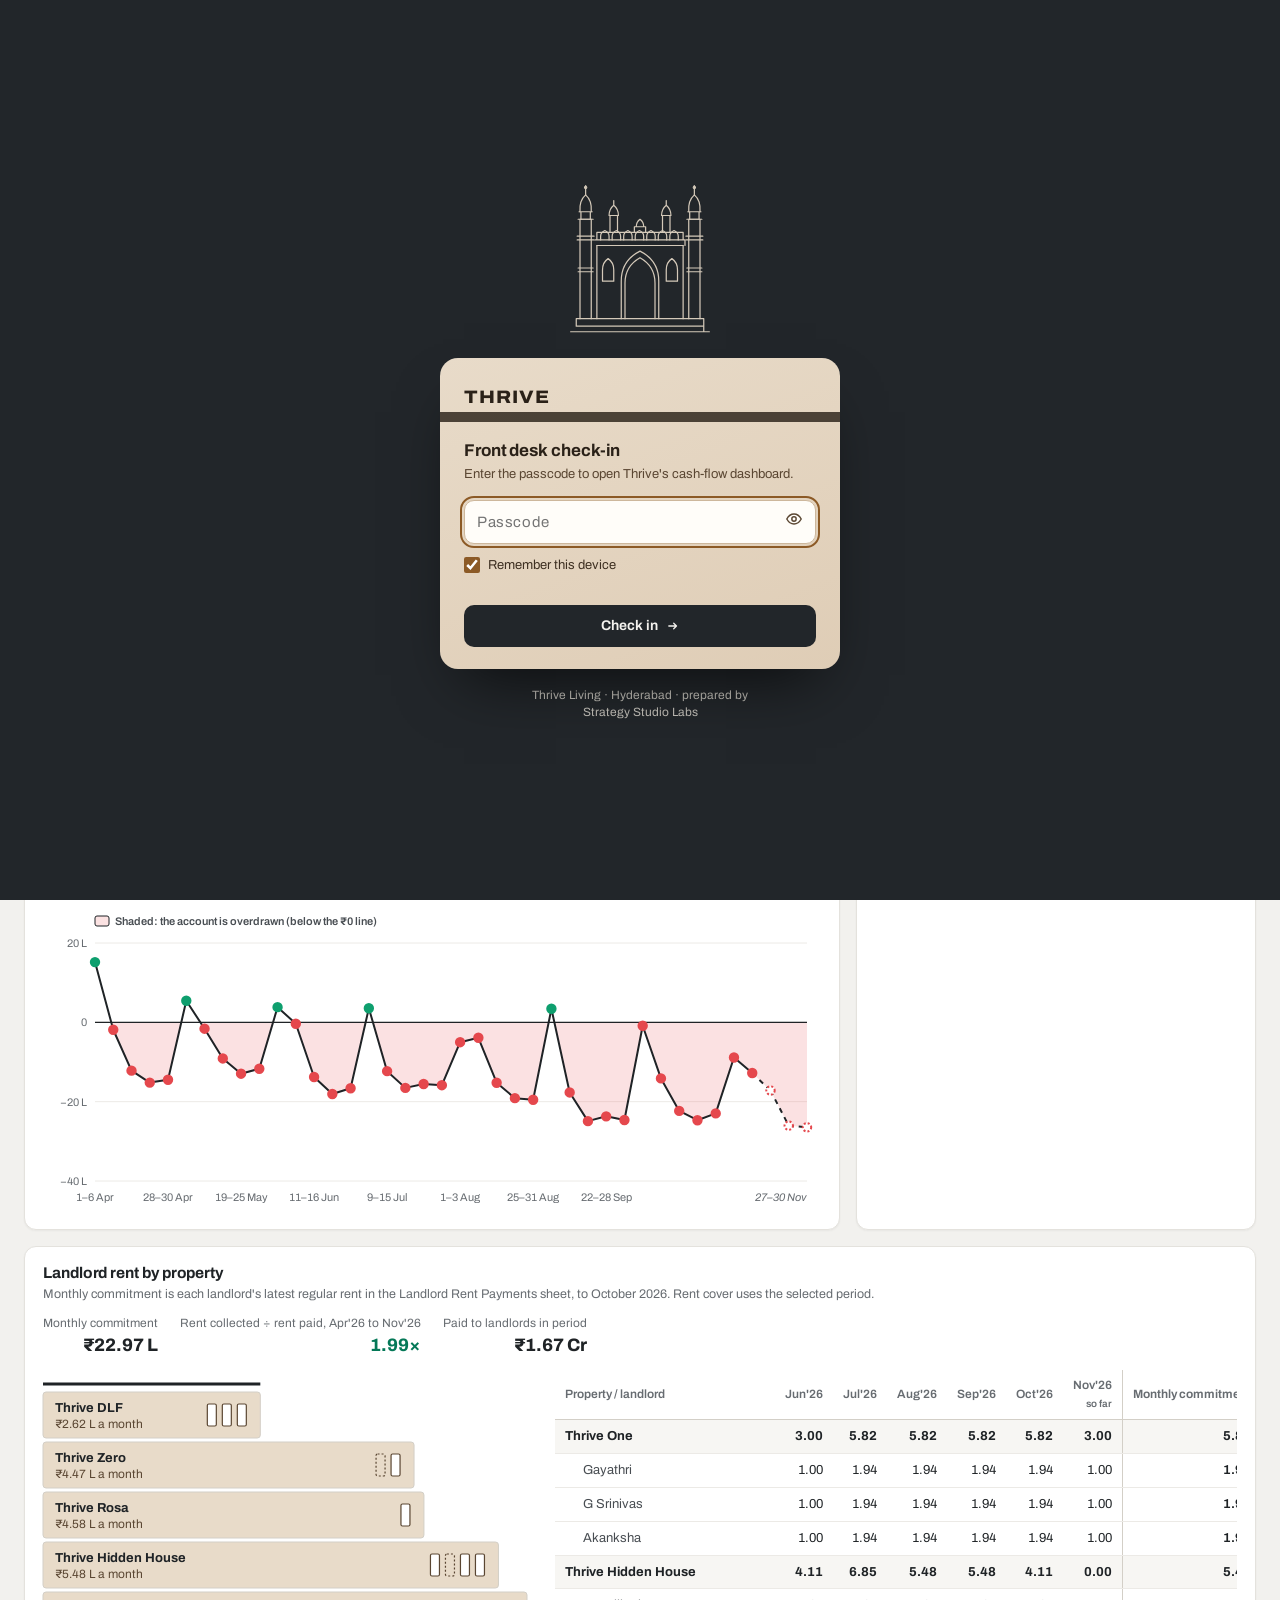
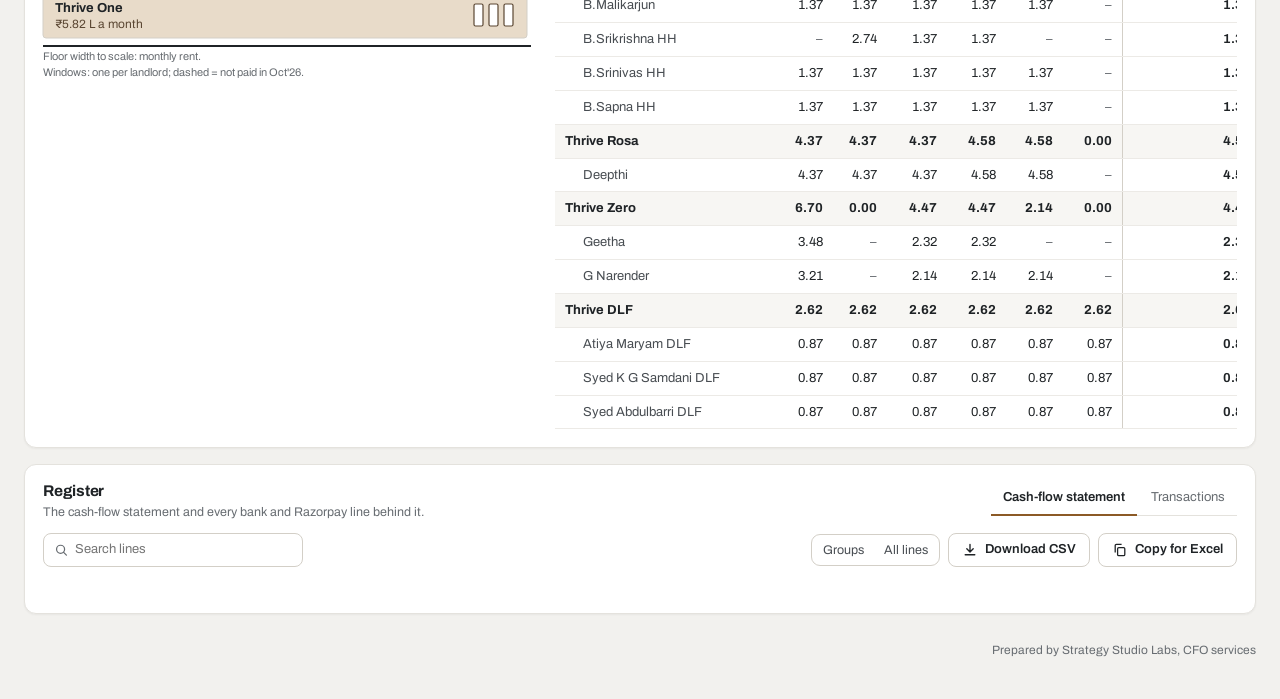
==== commit 582b48d5: "Add New property feasibility page Client enters rooms, rent, residents, deposits, landlord terms and" ====
--- a/index.html
+++ b/index.html
@@ -26,6 +26,7 @@
     <nav class="views" aria-label="Views">
       <button type="button" data-view="desk" aria-current="page">Front desk</button>
       <button type="button" data-view="whatif">What if</button>
+      <button type="button" data-view="newprop">New property</button>
       <button type="button" data-view="ask">Ask AI</button>
     </nav>
     <div class="top-act">
@@ -148,6 +149,65 @@
         <div class="card-h"><div><h2 id="wiChartH">Closing balance, plan vs what-if</h2><p class="hint">Planned weeks only. The thin dashed line is the plan; the solid line is your what-if.</p></div><span id="wiBadge"></span></div>
         <div class="chart" id="wiChart"></div>
         <div class="tbl-wrap"><table class="data" id="wiTable"></table></div>
+      </section>
+    </div>
+  </section>
+
+  <!-- ============ NEW PROPERTY ============ -->
+  <section id="v-newprop" class="view" hidden aria-labelledby="npH">
+    <div class="wi-head">
+      <h1 id="npH" class="verdict">Would a new property work? <span id="npBadge"></span></h1>
+      <p class="hint" id="npVerdict" aria-live="polite"></p>
+      <p class="hint">Fill in the property's numbers on the left; every result updates as you type. Example values are filled in to start: replace them with the real ones.</p>
+    </div>
+    <div class="grid np">
+      <form class="card c6 np-form" id="npForm" aria-label="New property inputs" onsubmit="return false"></form>
+      <div class="c6 np-res">
+        <section class="card" aria-labelledby="npChecksH">
+          <h2 id="npChecksH">The checks</h2>
+          <ul class="np-checks" id="npChecks"></ul>
+          <div class="np-figs" id="npFigs"></div>
+        </section>
+        <section class="card" aria-labelledby="npMonthH">
+          <h2 id="npMonthH">A full month, first year</h2>
+          <p class="hint">Once every expected resident has moved in, at this year's prices.</p>
+          <table class="data np-month" id="npMonth"></table>
+        </section>
+        <section class="card" aria-labelledby="npThriveH">
+          <h2 id="npThriveH">What it means for Thrive</h2>
+          <ul class="np-list" id="npThrive"></ul>
+        </section>
+      </div>
+      <section class="card c12" aria-labelledby="npFlowH">
+        <div class="card-h"><div><h2 id="npFlowH">Month by month: income and running costs</h2><p class="hint">Rent and other income against landlord rent, GST and running costs. Setup costs and deposits are left out here.</p></div><div class="legend"><span><i class="sw in"></i>Income</span><span><i class="sw out"></i>Landlord rent, GST and running costs</span><span><i class="sw net"></i>Profit</span></div></div>
+        <div class="chart" id="npFlow"></div>
+      </section>
+      <section class="card c12" aria-labelledby="npCumH">
+        <div class="card-h"><div><h2 id="npCumH">Getting the money back</h2><p class="hint">Thrive's running total: profits minus setup costs and the landlord deposit. Where the line crosses ₹0, the money is back.</p></div></div>
+        <div class="chart" id="npCum"></div>
+      </section>
+      <section class="card c12" aria-labelledby="npTableH">
+        <h2 id="npTableH">Every month</h2>
+        <div class="tbl-wrap"><table class="data np-table" id="npTable"></table></div>
+        <p class="hint" id="npEnd"></p>
+      </section>
+      <section class="card c6" aria-labelledby="npGridH">
+        <h2 id="npGridH">If fewer beds fill, or rent changes</h2>
+        <p class="hint">Profit in a full month, first year. Your expected residents are highlighted when they match a row.</p>
+        <div class="tbl-wrap"><table class="data np-grid" id="npGrid"></table></div>
+      </section>
+      <section class="card c6" aria-labelledby="npHowH">
+        <h2 id="npHowH">How this is worked out</h2>
+        <ul class="np-list">
+          <li>Rents are entered per bed, per month, without GST. Average rent assumes residents spread across room types in the same mix as the beds.</li>
+          <li>Residents move in evenly over the fill-up months once the work is finished. Each month, residents ÷ average stay leave, and are replaced in the same month.</li>
+          <li>Setup costs and the landlord deposit are paid in month 1. Landlord rent starts after the rent-free months; running costs start when residents can move in.</li>
+          <li>GST RCM is added on landlord rent. Rent, running cost and landlord increases apply every 12 months from the lease start.</li>
+          <li>Residents' deposits are collected on move-in and refunded on move-out. They are owed back, so they never count as profit or as money back.</li>
+          <li>"Money back" is the first month the running total (profits minus setup and landlord deposit) reaches ₹0. The landlord deposit counts as spent until the lease ends.</li>
+          <li>Break-even is the number of residents at which a full month neither makes nor loses money. Figures are before income tax and loan interest.</li>
+          <li>The checks: a full month makes money; occupancy can fall at least 10 points before a month loses money; money back within your target and within the period. All four pass = Feasible; a full-month loss or no money back in the period = Not feasible; anything else = Marginal.</li>
+        </ul>
       </section>
     </div>
   </section>
@@ -185,6 +245,8 @@
 <script src="assets/model.js"></script>
 <script src="assets/charts.js"></script>
 <script src="assets/ask.js"></script>
+<script src="assets/property.js"></script>
+<script src="assets/property-ui.js"></script>
 <script src="assets/app.js"></script>
 </body>
 </html>
--- a/assets/app.css
+++ b/assets/app.css
@@ -156,6 +156,8 @@
 .kt small { display: block; font-size: 10.5px; margin-top: 2px; opacity: .85; }
 .kt.ok { background: var(--gain-soft); color: var(--gain-ink); border: 1.5px solid var(--gain); }
 .kt.bad { background: var(--loss); color: #fff; }
+.kt.odw { background: var(--loss-soft); color: var(--loss-ink); border: 1.5px solid var(--loss); }
+.sw.odw { background: var(--loss-soft); border: 1.5px solid var(--loss); }
 .kt.pl { background: var(--card); border: 1.5px dashed var(--ink-3); color: var(--ink-2); }
 .kt.pl.badp { border-color: var(--loss); color: var(--loss-ink); }
 .kt:hover, .kt:focus-visible { transform: rotate(-4deg); }
@@ -296,14 +298,16 @@
 /* ---------- passcode gate: the front-desk check-in ---------- */
 .gate { position: fixed; inset: 0; z-index: 100; background: var(--head); color: var(--head-ink); display: grid; place-items: center; padding: 24px; overflow: auto; }
 .gate-in { display: grid; justify-items: center; gap: 18px; width: min(400px, 100%); }
-.gate .charm { width: 150px; height: auto; color: var(--desk); opacity: .9; }
-.keycard { width: 100%; background: linear-gradient(160deg, var(--desk), var(--desk-2)); color: #2A2118; border-radius: 18px; padding: 26px 24px 22px; box-shadow: 0 30px 60px -24px rgba(0, 0, 0, .7); position: relative; }
+.gate .charm { width: 150px; height: auto; color: #E8DBC9; opacity: .9; }
+/* the key card is a physical object: the same light oak in light and dark themes, so its dark ink always reads */
+.keycard { width: 100%; background: linear-gradient(160deg, #E8DBC9, #DFCDB6); color: #2A2118; border-radius: 18px; padding: 26px 24px 22px; box-shadow: 0 30px 60px -24px rgba(0, 0, 0, .7); position: relative; }
 .keycard .stripe { position: absolute; left: 0; right: 0; top: 54px; height: 10px; background: rgba(42, 33, 24, .82); }
 .keycard .word { font-size: 18px; color: #2A2118; }
 .keycard h1 { font-size: 17px; margin-top: 30px; }
 .keycard p { font-size: 13px; color: #5A4632; margin-top: 4px; }
 .keycard .pc { display: flex; margin-top: 16px; background: #FFFDF9; border: 1px solid #CDB79C; border-radius: 10px; }
 .keycard .pc input { flex: 1; height: 42px; border: 0; background: transparent; padding: 0 12px; font-size: 15px; color: #1F2326; letter-spacing: .04em; min-width: 0; }
+.keycard .pc input:-webkit-autofill { -webkit-box-shadow: 0 0 0 40px #FFFDF9 inset; -webkit-text-fill-color: #1F2326; }
 .keycard .pc input:focus { outline: none; } .keycard .pc:focus-within { outline: 2px solid #8C5A26; outline-offset: 2px; }
 .keycard .pc button { width: 42px; color: #5A4632; }
 .keycard .rem { display: flex; align-items: center; gap: 8px; margin-top: 12px; font-size: 13px; color: #3E3022; }
@@ -343,6 +347,31 @@
   .figs { gap: 14px; } .fig { text-align: left; }
   .drawer { top: auto; left: 0; right: 0; bottom: 0; width: 100%; max-height: 88vh; border-radius: 16px 16px 0 0; }
 }
+/* ---------- motion (only with IntersectionObserver and no reduced-motion preference; never in print) ----------
+   Cards rise into place once, key tags swing on their hooks, bars grow from the zero line, lines draw left to right.
+   Figures themselves never animate. */
+@media screen {
+  .motion .grid > .card { opacity: 0; transform: translateY(10px); transition: opacity .5s ease, transform .6s cubic-bezier(.2, .8, .2, 1); }
+  .motion .grid > .card.in { opacity: 1; transform: none; }
+  .motion #tags.in:not(.done) .tag { animation: tagSwing 1.1s cubic-bezier(.3, .6, .3, 1) both; transform-origin: 19px 50%; }
+  .motion #tags.in:not(.done) .tag:nth-child(2) { animation-delay: .06s; } .motion #tags.in:not(.done) .tag:nth-child(3) { animation-delay: .12s; }
+  .motion #tags.in:not(.done) .tag:nth-child(4) { animation-delay: .18s; } .motion #tags.in:not(.done) .tag:nth-child(5) { animation-delay: .24s; }
+  .motion #rack.in:not(.done) .kt { animation: keySway 1.4s cubic-bezier(.3, .6, .3, 1) both; }
+  .motion #rack.in:not(.done) .peg:nth-child(even) .kt { animation-delay: .08s; animation-direction: normal; }
+  .motion .chart:not(.in) svg .bi, .motion .chart:not(.in) svg .bo, .motion .chart:not(.in) svg .dt, .motion .chart:not(.in) svg .floor { opacity: 0; }
+  .motion .chart.in:not(.done) .bi { animation: growUp .7s cubic-bezier(.2, .8, .2, 1) both; animation-delay: calc(var(--i, 0) * 18ms); transform-box: fill-box; transform-origin: 50% 100%; }
+  .motion .chart.in:not(.done) .bo { animation: growDown .7s cubic-bezier(.2, .8, .2, 1) both; animation-delay: calc(var(--i, 0) * 18ms); transform-box: fill-box; transform-origin: 50% 0; }
+  .motion .chart.in:not(.done) .ln { stroke-dasharray: 1; animation: drawLine 1.2s ease-out both .15s; }
+  .motion .chart.in:not(.done) .dt { animation: fadeIn .4s ease both; animation-delay: calc(.2s + var(--i, 0) * 20ms); }
+  .motion .chart.in:not(.done) .floor { animation: floorIn .6s cubic-bezier(.2, .8, .2, 1) both; animation-delay: calc(var(--i, 0) * 90ms); }
+}
+@keyframes tagSwing { 0% { transform: rotate(-5deg); } 45% { transform: rotate(2.5deg); } 75% { transform: rotate(-1deg); } 100% { transform: none; } }
+@keyframes keySway { 0% { transform: rotate(9deg); } 35% { transform: rotate(-5deg); } 65% { transform: rotate(2deg); } 100% { transform: none; } }
+@keyframes growUp { from { transform: scaleY(0); } to { transform: none; } }
+@keyframes growDown { from { transform: scaleY(0); } to { transform: none; } }
+@keyframes drawLine { from { stroke-dashoffset: 1; } to { stroke-dashoffset: 0; } }
+@keyframes fadeIn { from { opacity: 0; } to { opacity: 1; } }
+@keyframes floorIn { from { opacity: 0; transform: translateX(-12px); } to { opacity: 1; transform: none; } }
 @media (prefers-reduced-motion: reduce) { *, *::before, *::after { animation: none !important; transition: none !important; } }
 
 /* ---------- print ---------- */
@@ -362,3 +391,82 @@
   table.data th.sticky, table.data td.sticky { position: static; min-width: 0; }
   * { -webkit-print-color-adjust: exact; print-color-adjust: exact; }
 }
+
+/* ---------- New property ---------- */
+.c6 { grid-column: span 6; }
+#v-newprop .verdict { margin: 6px 0 8px; display: flex; align-items: center; gap: 12px; flex-wrap: wrap; }
+#v-newprop .verdict .stamp { font-size: 12px; line-height: 20px; padding: 0 7px; }
+#npVerdict { font-size: 15px; color: var(--ink); font-weight: 600; margin: 0 0 4px; max-width: 70ch; }
+.np-res { display: grid; gap: 16px; align-content: start; min-width: 0; }
+.np-res h2, #v-newprop .card > h2 { margin-bottom: 8px; }
+.np-form { display: grid; gap: 12px; align-content: start; }
+.np-f { display: grid; gap: 4px; }
+.np-l { font-weight: 600; font-size: 13.5px; }
+.np-f small, .np-note, .np-rooms th small { color: var(--ink-3); font-size: 12px; display: block; font-weight: 400; }
+.np-f small b { color: var(--ink); }
+.np-in { display: flex; align-items: center; border: 1px solid var(--line-2); border-radius: 8px; background: var(--card); height: 36px; padding: 0 10px; gap: 6px; }
+.np-in:focus-within { outline: 2px solid var(--accent); outline-offset: 1px; }
+.np-in i { font-style: normal; color: var(--ink-3); font-size: 13px; white-space: nowrap; }
+.np-in input { border: 0; background: transparent; outline: none; flex: 1; min-width: 0; height: 100%; font: inherit; font-size: 14px; text-align: right; font-variant-numeric: tabular-nums; color: var(--ink); }
+.np-name input, #np-start { height: 36px; border: 1px solid var(--line-2); border-radius: 8px; padding: 0 10px; font: inherit; font-size: 14px; background: var(--card); color: var(--ink); }
+.np-sec { border: 1px solid var(--line); border-radius: 10px; background: var(--sunk); }
+.np-sec > summary { cursor: pointer; padding: 11px 14px; display: flex; flex-direction: column; gap: 1px; list-style: none; }
+.np-sec > summary::-webkit-details-marker { display: none; }
+.np-sec > summary span { font-weight: 700; font-size: 14px; display: flex; justify-content: space-between; }
+.np-sec > summary span::after { content: "+"; color: var(--ink-3); font-weight: 400; }
+.np-sec[open] > summary span::after { content: "−"; }
+.np-sec > summary small { color: var(--ink-3); font-size: 12px; }
+.np-body { display: grid; gap: 12px; padding: 4px 14px 14px; background: var(--card); border-top: 1px solid var(--line); border-radius: 0 0 10px 10px; padding-top: 12px; }
+.np-tot { display: flex; justify-content: space-between; font-size: 13.5px; border-top: 1px solid var(--line-2); padding-top: 8px; margin: 0; }
+.np-tot b { font-variant-numeric: tabular-nums; }
+.np-rooms { width: 100%; border-collapse: collapse; font-size: 13px; }
+.np-rooms th, .np-rooms td { padding: 5px 4px; text-align: left; vertical-align: middle; }
+.np-rooms thead th { font-size: 12px; color: var(--ink-3); font-weight: 600; border-bottom: 1px solid var(--line-2); }
+.np-rooms tbody th { font-weight: 600; }
+.np-rooms tfoot th, .np-rooms tfoot td { border-top: 1px solid var(--line-2); font-weight: 700; padding-top: 8px; }
+.np-rooms .num { text-align: right; font-variant-numeric: tabular-nums; }
+.np-rooms td > input { width: 64px; height: 36px; border: 1px solid var(--line-2); border-radius: 8px; padding: 0 8px; font: inherit; font-size: 14px; text-align: right; background: var(--card); color: var(--ink); }
+.np-rooms .np-in { min-width: 110px; }
+.np-actions { display: flex; flex-wrap: wrap; gap: 8px; }
+.np-checks { list-style: none; margin: 0 0 14px; padding: 0; display: grid; gap: 10px; }
+.np-checks li { display: grid; grid-template-columns: 62px 1fr; gap: 10px; align-items: start; font-size: 13.5px; }
+.np-checks li .stamp { justify-self: start; margin-top: 2px; }
+.np-checks p { margin: 2px 0 0; color: var(--ink-2); font-size: 13px; }
+.np-figs { display: grid; grid-template-columns: repeat(2, minmax(0, 1fr)); gap: 1px; background: var(--line); border: 1px solid var(--line); border-radius: 10px; overflow: hidden; }
+.np-fig { background: var(--card); padding: 10px 12px; display: grid; gap: 2px; align-content: start; }
+.np-fig span { font-size: 12px; color: var(--ink-3); }
+.np-fig b { font-size: 19px; font-weight: 700; font-variant-numeric: tabular-nums; }
+.np-fig small { font-size: 12px; color: var(--ink-2); }
+.np-list { margin: 0; padding-left: 18px; display: grid; gap: 8px; font-size: 13.5px; color: var(--ink-2); }
+.np-list b { color: var(--ink); }
+.np-table td small { color: var(--ink-3); font-size: 11.5px; margin-left: 4px; }
+.np-table td.sticky, .np-table th.sticky { min-width: 110px; }
+.np-month td:first-child { color: var(--ink-2); }
+#npEnd { margin-top: 10px; }
+@media (max-width: 1180px) { .c6 { grid-column: span 12; } }
+@media (max-width: 760px) {
+  .np-figs { grid-template-columns: 1fr 1fr; }
+  .np-fig b { font-size: 17px; }
+  .np-rooms td > input { width: 52px; }
+  .np-rooms .np-in { min-width: 92px; }
+}
+@media print {
+  .np-actions { display: none !important; }
+  .np-sec { break-inside: avoid; }
+  .c6 { grid-column: span 6; }
+}
+/* New property: keep every input inside the card on narrow screens */
+.np-form { grid-template-columns: minmax(0, 1fr); }
+.np-name input, #np-start { width: 100%; min-width: 0; box-sizing: border-box; }
+.np-rooms { table-layout: fixed; }
+.np-rooms th:nth-child(2), .np-rooms td:nth-child(2) { width: 72px; }
+.np-rooms th:nth-child(3), .np-rooms td:nth-child(3) { width: 48px; }
+.np-rooms th:nth-child(4), .np-rooms td:nth-child(4) { width: 38%; }
+.np-rooms td > input { width: 100%; box-sizing: border-box; }
+.np-rooms .np-in { min-width: 0; }
+@media (max-width: 760px) {
+  .np-rooms th:nth-child(2), .np-rooms td:nth-child(2) { width: 54px; }
+  .np-rooms th:nth-child(3), .np-rooms td:nth-child(3) { width: 36px; }
+  .np-rooms td > input { padding: 0 6px; }
+  .np-rooms .np-in { padding: 0 6px; }
+}
